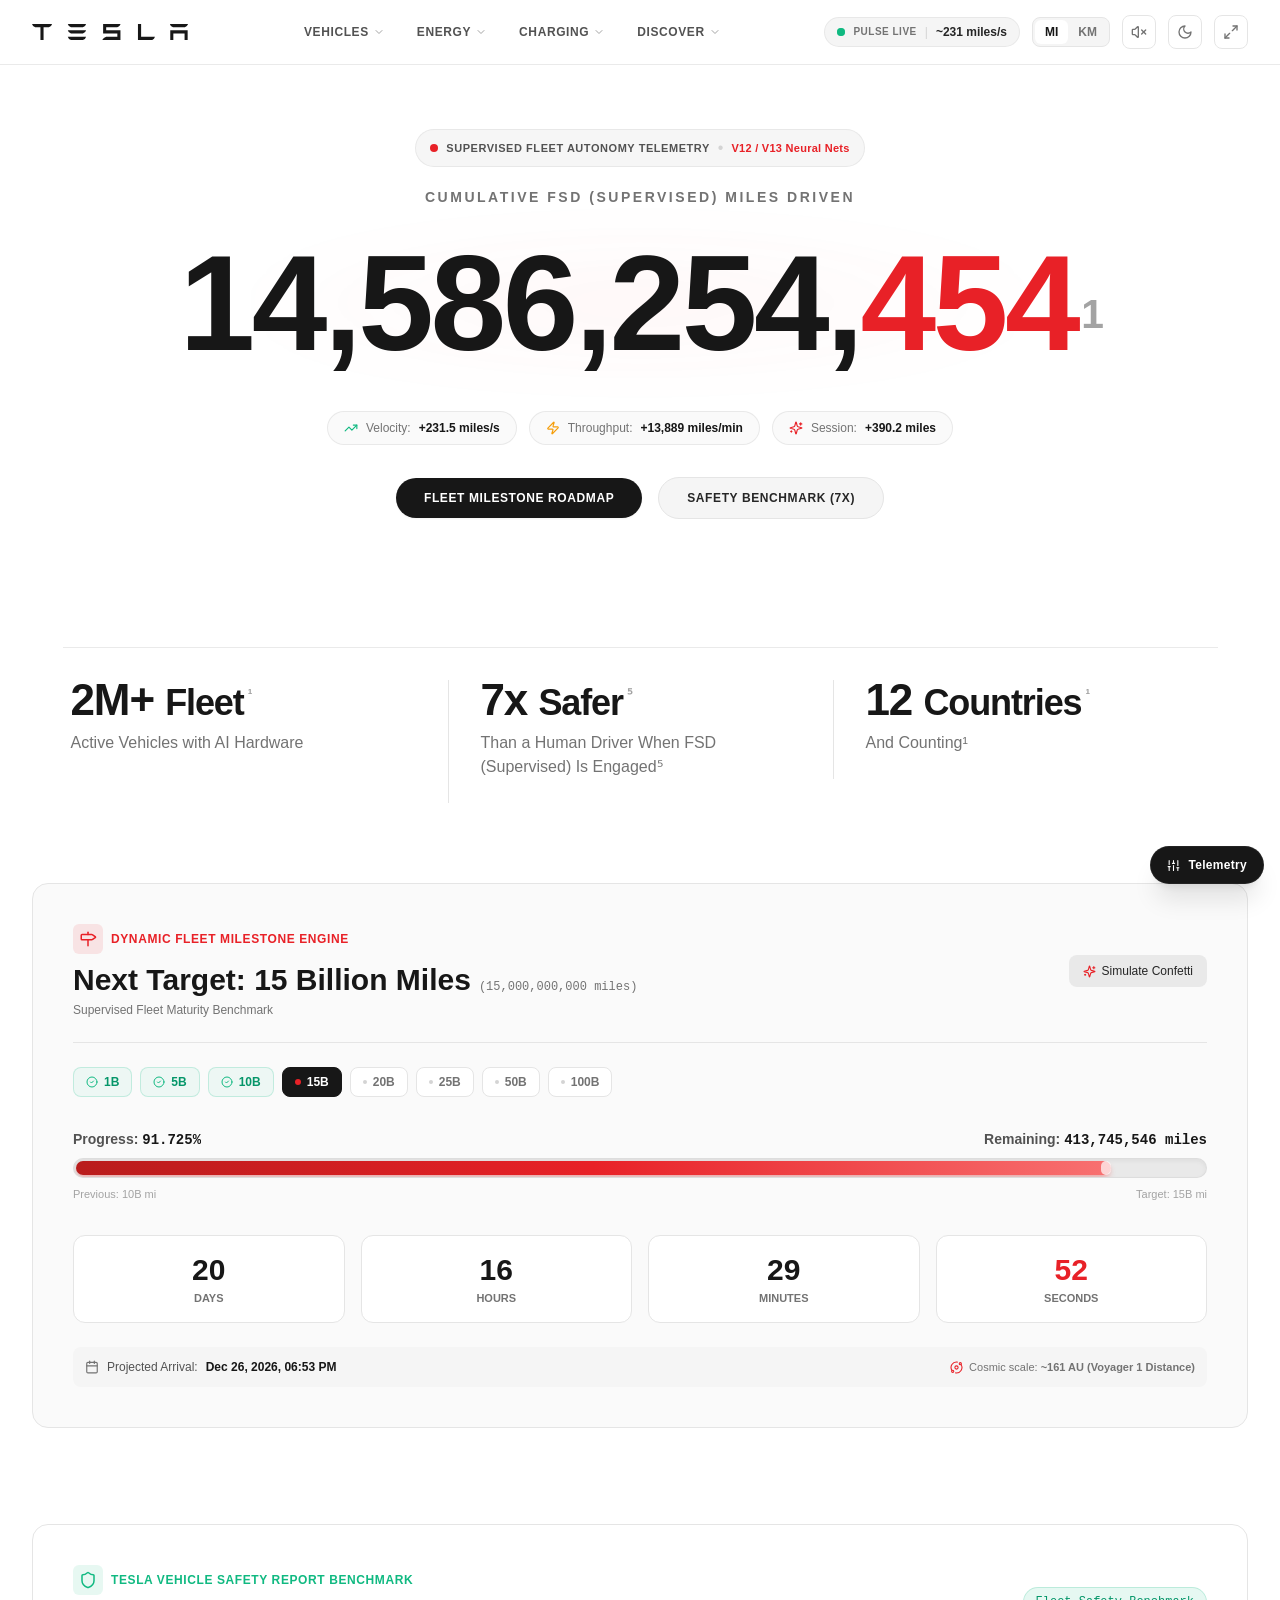
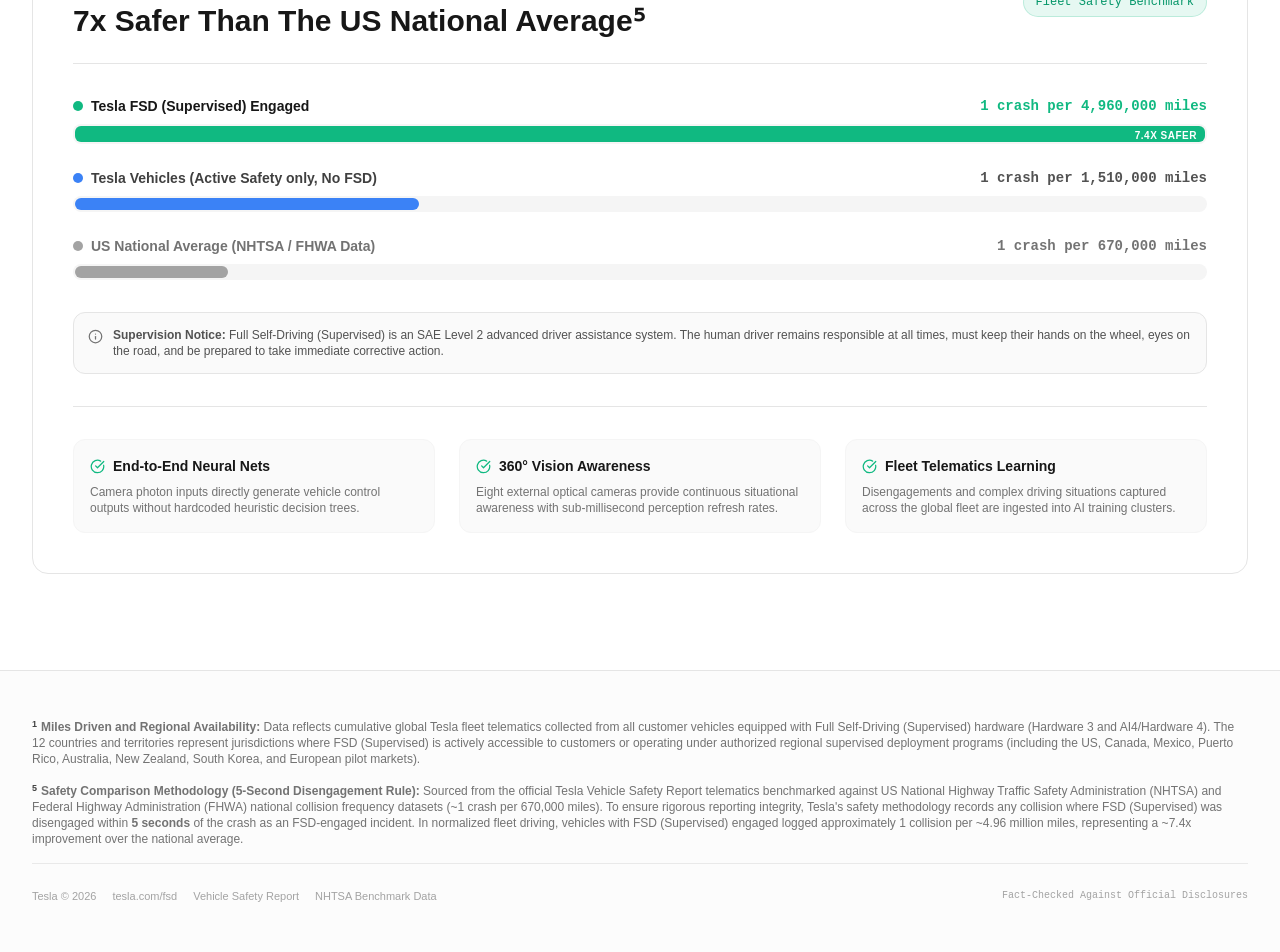
==== fsd/index.html @ 595e3ecf "deploy: polish top navbar layout and metrics typography" ====
<!doctype html>
<html lang="en" class="scroll-smooth">
  <head>
    <meta charset="UTF-8" />
    <link rel="icon" type="image/svg+xml" href="data:image/svg+xml,%3Csvg xmlns='http://www.w3.org/2000/svg' viewBox='0 0 342 35'%3E%3Cpath fill='%23e82127' d='M0 .1a9.7 9.7 0 0 0 7 7h11l.5.1v27.6h6.8V7.3L26 7h11a9.8 9.8 0 0 0 7-7H0zm238.6 0h-6.8v34.8H263a9.7 9.7 0 0 0 6-6.8h-30.3V0zm-52.3 6.8c3.6-1 6.6-3.8 7.4-6.9l-38.1.1v20.6h31.1v7.2h-24.4a13.6 13.6 0 0 0-8.7 7h39.9v-21h-31.2v-7h24zm116.2 28h6.7v-14h24.6v14h6.7v-21h-38zM85.3 7h26a9.6 9.6 0 0 0 7.1-7H78.3a9.6 9.6 0 0 0 7 7zm0 13.8h26a9.6 9.6 0 0 0 7.1-7H78.3a9.6 9.6 0 0 0 7 7zm0 14.1h26a9.6 9.6 0 0 0 7.1-7H78.3a9.6 9.6 0 0 0 7 7zM308.5 7h26a9.6 9.6 0 0 0 7-7h-40a9.6 9.6 0 0 0 7 7z'/%3E%3C/svg%3E" />
    <meta name="viewport" content="width=device-width, initial-scale=1.0" />
    <title>Tesla FSD Tracker | Live Supervised Fleet Miles</title>
    <meta name="description" content="Live real-time tracker of cumulative Tesla Full Self-Driving (Supervised) miles driven across the global Tesla fleet." />
    <meta http-equiv="Cache-Control" content="no-cache, no-store, must-revalidate" />
    <meta http-equiv="Pragma" content="no-cache" />
    <meta http-equiv="Expires" content="0" />
    <!-- Fonts -->
    <link rel="preconnect" href="https://fonts.googleapis.com">
    <link rel="preconnect" href="https://fonts.gstatic.com" crossorigin>
    <link href="https://fonts.googleapis.com/css2?family=Inter:wght@300;400;500;600;700;800;900&display=swap" rel="stylesheet">
    <script type="module" crossorigin src="./assets/index-Cfu9-WqE.js"></script>
    <link rel="stylesheet" crossorigin href="./assets/index-RUz3UHW5.css">
  </head>
  <body class="bg-[#ffffff] text-[#171a20] dark:bg-[#050505] dark:text-[#eeeeee] transition-colors duration-300 antialiased selection:bg-red-500/20 selection:text-red-500 overflow-x-hidden">
    <div id="root"></div>
  </body>
</html>
---- fsd/assets/index-RUz3UHW5.css ----
*,:before,:after{--tw-border-spacing-x: 0;--tw-border-spacing-y: 0;--tw-translate-x: 0;--tw-translate-y: 0;--tw-rotate: 0;--tw-skew-x: 0;--tw-skew-y: 0;--tw-scale-x: 1;--tw-scale-y: 1;--tw-pan-x: ;--tw-pan-y: ;--tw-pinch-zoom: ;--tw-scroll-snap-strictness: proximity;--tw-gradient-from-position: ;--tw-gradient-via-position: ;--tw-gradient-to-position: ;--tw-ordinal: ;--tw-slashed-zero: ;--tw-numeric-figure: ;--tw-numeric-spacing: ;--tw-numeric-fraction: ;--tw-ring-inset: ;--tw-ring-offset-width: 0px;--tw-ring-offset-color: #fff;--tw-ring-color: rgb(59 130 246 / .5);--tw-ring-offset-shadow: 0 0 #0000;--tw-ring-shadow: 0 0 #0000;--tw-shadow: 0 0 #0000;--tw-shadow-colored: 0 0 #0000;--tw-blur: ;--tw-brightness: ;--tw-contrast: ;--tw-grayscale: ;--tw-hue-rotate: ;--tw-invert: ;--tw-saturate: ;--tw-sepia: ;--tw-drop-shadow: ;--tw-backdrop-blur: ;--tw-backdrop-brightness: ;--tw-backdrop-contrast: ;--tw-backdrop-grayscale: ;--tw-backdrop-hue-rotate: ;--tw-backdrop-invert: ;--tw-backdrop-opacity: ;--tw-backdrop-saturate: ;--tw-backdrop-sepia: ;--tw-contain-size: ;--tw-contain-layout: ;--tw-contain-paint: ;--tw-contain-style: }::backdrop{--tw-border-spacing-x: 0;--tw-border-spacing-y: 0;--tw-translate-x: 0;--tw-translate-y: 0;--tw-rotate: 0;--tw-skew-x: 0;--tw-skew-y: 0;--tw-scale-x: 1;--tw-scale-y: 1;--tw-pan-x: ;--tw-pan-y: ;--tw-pinch-zoom: ;--tw-scroll-snap-strictness: proximity;--tw-gradient-from-position: ;--tw-gradient-via-position: ;--tw-gradient-to-position: ;--tw-ordinal: ;--tw-slashed-zero: ;--tw-numeric-figure: ;--tw-numeric-spacing: ;--tw-numeric-fraction: ;--tw-ring-inset: ;--tw-ring-offset-width: 0px;--tw-ring-offset-color: #fff;--tw-ring-color: rgb(59 130 246 / .5);--tw-ring-offset-shadow: 0 0 #0000;--tw-ring-shadow: 0 0 #0000;--tw-shadow: 0 0 #0000;--tw-shadow-colored: 0 0 #0000;--tw-blur: ;--tw-brightness: ;--tw-contrast: ;--tw-grayscale: ;--tw-hue-rotate: ;--tw-invert: ;--tw-saturate: ;--tw-sepia: ;--tw-drop-shadow: ;--tw-backdrop-blur: ;--tw-backdrop-brightness: ;--tw-backdrop-contrast: ;--tw-backdrop-grayscale: ;--tw-backdrop-hue-rotate: ;--tw-backdrop-invert: ;--tw-backdrop-opacity: ;--tw-backdrop-saturate: ;--tw-backdrop-sepia: ;--tw-contain-size: ;--tw-contain-layout: ;--tw-contain-paint: ;--tw-contain-style: }*,:before,:after{box-sizing:border-box;border-width:0;border-style:solid;border-color:#e5e7eb}:before,:after{--tw-content: ""}html,:host{line-height:1.5;-webkit-text-size-adjust:100%;-moz-tab-size:4;-o-tab-size:4;tab-size:4;font-family:ui-sans-serif,system-ui,sans-serif,"Apple Color Emoji","Segoe UI Emoji",Segoe UI Symbol,"Noto Color Emoji";font-feature-settings:normal;font-variation-settings:normal;-webkit-tap-highlight-color:transparent}body{margin:0;line-height:inherit}hr{height:0;color:inherit;border-top-width:1px}abbr:where([title]){-webkit-text-decoration:underline dotted;text-decoration:underline dotted}h1,h2,h3,h4,h5,h6{font-size:inherit;font-weight:inherit}a{color:inherit;text-decoration:inherit}b,strong{font-weight:bolder}code,kbd,samp,pre{font-family:ui-monospace,SFMono-Regular,Menlo,Monaco,Consolas,Liberation Mono,Courier New,monospace;font-feature-settings:normal;font-variation-settings:normal;font-size:1em}small{font-size:80%}sub,sup{font-size:75%;line-height:0;position:relative;vertical-align:baseline}sub{bottom:-.25em}sup{top:-.5em}table{text-indent:0;border-color:inherit;border-collapse:collapse}button,input,optgroup,select,textarea{font-family:inherit;font-feature-settings:inherit;font-variation-settings:inherit;font-size:100%;font-weight:inherit;line-height:inherit;letter-spacing:inherit;color:inherit;margin:0;padding:0}button,select{text-transform:none}button,input:where([type=button]),input:where([type=reset]),input:where([type=submit]){-webkit-appearance:button;background-color:transparent;background-image:none}:-moz-focusring{outline:auto}:-moz-ui-invalid{box-shadow:none}progress{vertical-align:baseline}::-webkit-inner-spin-button,::-webkit-outer-spin-button{height:auto}[type=search]{-webkit-appearance:textfield;outline-offset:-2px}::-webkit-search-decoration{-webkit-appearance:none}::-webkit-file-upload-button{-webkit-appearance:button;font:inherit}summary{display:list-item}blockquote,dl,dd,h1,h2,h3,h4,h5,h6,hr,figure,p,pre{margin:0}fieldset{margin:0;padding:0}legend{padding:0}ol,ul,menu{list-style:none;margin:0;padding:0}dialog{padding:0}textarea{resize:vertical}input::-moz-placeholder,textarea::-moz-placeholder{opacity:1;color:#9ca3af}input::placeholder,textarea::placeholder{opacity:1;color:#9ca3af}button,[role=button]{cursor:pointer}:disabled{cursor:default}img,svg,video,canvas,audio,iframe,embed,object{display:block;vertical-align:middle}img,video{max-width:100%;height:auto}[hidden]:where(:not([hidden=until-found])){display:none}:root{--color-tesla-red: #e82127}body{font-family:Inter,-apple-system,BlinkMacSystemFont,Segoe UI,Roboto,Helvetica,Arial,sans-serif}.pointer-events-none{pointer-events:none}.fixed{position:fixed}.absolute{position:absolute}.relative{position:relative}.sticky{position:sticky}.-inset-4{top:-1rem;right:-1rem;bottom:-1rem;left:-1rem}.inset-0{top:0;right:0;bottom:0;left:0}.-top-\[0\.55em\]{top:-.55em}.bottom-0{bottom:0}.bottom-12{bottom:3rem}.bottom-3{bottom:.75rem}.left-0{left:0}.right-0{right:0}.right-2{right:.5rem}.right-3{right:.75rem}.right-5{right:1.25rem}.top-0{top:0}.top-16{top:4rem}.top-5{top:1.25rem}.z-0{z-index:0}.z-10{z-index:10}.z-40{z-index:40}.z-50{z-index:50}.-mx-1{margin-left:-.25rem;margin-right:-.25rem}.mx-auto{margin-left:auto;margin-right:auto}.my-2{margin-top:.5rem;margin-bottom:.5rem}.mb-1{margin-bottom:.25rem}.mb-1\.5{margin-bottom:.375rem}.mb-2{margin-bottom:.5rem}.mb-2\.5{margin-bottom:.625rem}.mb-3{margin-bottom:.75rem}.mb-4{margin-bottom:1rem}.mb-5{margin-bottom:1.25rem}.mb-6{margin-bottom:1.5rem}.ml-1{margin-left:.25rem}.mr-1{margin-right:.25rem}.mr-2{margin-right:.5rem}.mt-0\.5{margin-top:.125rem}.mt-1{margin-top:.25rem}.mt-1\.5{margin-top:.375rem}.mt-12{margin-top:3rem}.mt-2{margin-top:.5rem}.mt-3{margin-top:.75rem}.mt-4{margin-top:1rem}.mt-5{margin-top:1.25rem}.mt-6{margin-top:1.5rem}.mt-8{margin-top:2rem}.line-clamp-2{overflow:hidden;display:-webkit-box;-webkit-box-orient:vertical;-webkit-line-clamp:2}.block{display:block}.inline-block{display:inline-block}.flex{display:flex}.inline-flex{display:inline-flex}.grid{display:grid}.hidden{display:none}.h-1{height:.25rem}.h-1\.5{height:.375rem}.h-16{height:4rem}.h-2{height:.5rem}.h-3\.5{height:.875rem}.h-4{height:1rem}.h-full{height:100%}.max-h-\[75vh\]{max-height:75vh}.max-h-\[88vh\]{max-height:88vh}.min-h-screen{min-height:100vh}.w-1{width:.25rem}.w-1\.5{width:.375rem}.w-2{width:.5rem}.w-2\.5{width:.625rem}.w-\[13\.5\%\]{width:13.5%}.w-\[30\.4\%\]{width:30.4%}.w-\[calc\(100vw-1\.5rem\)\]{width:calc(100vw - 1.5rem)}.w-auto{width:auto}.w-full{width:100%}.min-w-0{min-width:0px}.min-w-\[210px\]{min-width:210px}.max-w-2xl{max-width:42rem}.max-w-7xl{max-width:80rem}.max-w-\[110px\]{max-width:110px}.max-w-full{max-width:100%}.max-w-sm{max-width:24rem}.max-w-xs{max-width:20rem}.flex-1{flex:1 1 0%}.shrink-0{flex-shrink:0}.rotate-180{--tw-rotate: 180deg;transform:translate(var(--tw-translate-x),var(--tw-translate-y)) rotate(var(--tw-rotate)) skew(var(--tw-skew-x)) skewY(var(--tw-skew-y)) scaleX(var(--tw-scale-x)) scaleY(var(--tw-scale-y))}@keyframes ping{75%,to{transform:scale(2);opacity:0}}.animate-ping{animation:ping 1s cubic-bezier(0,0,.2,1) infinite}@keyframes pulse{50%{opacity:.5}}.animate-pulse{animation:pulse 2s cubic-bezier(.4,0,.6,1) infinite}.cursor-pointer{cursor:pointer}.select-none{-webkit-user-select:none;-moz-user-select:none;user-select:none}.resize{resize:both}.grid-cols-1{grid-template-columns:repeat(1,minmax(0,1fr))}.grid-cols-2{grid-template-columns:repeat(2,minmax(0,1fr))}.grid-cols-4{grid-template-columns:repeat(4,minmax(0,1fr))}.flex-col{flex-direction:column}.flex-wrap{flex-wrap:wrap}.items-start{align-items:flex-start}.items-end{align-items:flex-end}.items-center{align-items:center}.items-baseline{align-items:baseline}.justify-start{justify-content:flex-start}.justify-center{justify-content:center}.justify-between{justify-content:space-between}.gap-1{gap:.25rem}.gap-1\.5{gap:.375rem}.gap-2{gap:.5rem}.gap-2\.5{gap:.625rem}.gap-3{gap:.75rem}.gap-3\.5{gap:.875rem}.gap-4{gap:1rem}.gap-6{gap:1.5rem}.space-x-1>:not([hidden])~:not([hidden]){--tw-space-x-reverse: 0;margin-right:calc(.25rem * var(--tw-space-x-reverse));margin-left:calc(.25rem * calc(1 - var(--tw-space-x-reverse)))}.space-x-1\.5>:not([hidden])~:not([hidden]){--tw-space-x-reverse: 0;margin-right:calc(.375rem * var(--tw-space-x-reverse));margin-left:calc(.375rem * calc(1 - var(--tw-space-x-reverse)))}.space-x-2>:not([hidden])~:not([hidden]){--tw-space-x-reverse: 0;margin-right:calc(.5rem * var(--tw-space-x-reverse));margin-left:calc(.5rem * calc(1 - var(--tw-space-x-reverse)))}.space-x-2\.5>:not([hidden])~:not([hidden]){--tw-space-x-reverse: 0;margin-right:calc(.625rem * var(--tw-space-x-reverse));margin-left:calc(.625rem * calc(1 - var(--tw-space-x-reverse)))}.space-x-3>:not([hidden])~:not([hidden]){--tw-space-x-reverse: 0;margin-right:calc(.75rem * var(--tw-space-x-reverse));margin-left:calc(.75rem * calc(1 - var(--tw-space-x-reverse)))}.space-x-4>:not([hidden])~:not([hidden]){--tw-space-x-reverse: 0;margin-right:calc(1rem * var(--tw-space-x-reverse));margin-left:calc(1rem * calc(1 - var(--tw-space-x-reverse)))}.space-y-2>:not([hidden])~:not([hidden]){--tw-space-y-reverse: 0;margin-top:calc(.5rem * calc(1 - var(--tw-space-y-reverse)));margin-bottom:calc(.5rem * var(--tw-space-y-reverse))}.space-y-4>:not([hidden])~:not([hidden]){--tw-space-y-reverse: 0;margin-top:calc(1rem * calc(1 - var(--tw-space-y-reverse)));margin-bottom:calc(1rem * var(--tw-space-y-reverse))}.space-y-5>:not([hidden])~:not([hidden]){--tw-space-y-reverse: 0;margin-top:calc(1.25rem * calc(1 - var(--tw-space-y-reverse)));margin-bottom:calc(1.25rem * var(--tw-space-y-reverse))}.self-start{align-self:flex-start}.overflow-hidden{overflow:hidden}.overflow-visible{overflow:visible}.overflow-x-auto{overflow-x:auto}.overflow-y-auto{overflow-y:auto}.overflow-x-hidden{overflow-x:hidden}.scroll-smooth{scroll-behavior:smooth}.truncate{overflow:hidden;text-overflow:ellipsis;white-space:nowrap}.whitespace-nowrap{white-space:nowrap}.rounded-2xl{border-radius:1rem}.rounded-3xl{border-radius:1.5rem}.rounded-full{border-radius:9999px}.rounded-lg{border-radius:.5rem}.rounded-md{border-radius:.375rem}.rounded-xl{border-radius:.75rem}.border{border-width:1px}.border-b{border-bottom-width:1px}.border-t{border-top-width:1px}.border-dashed{border-style:dashed}.border-emerald-500\/20{border-color:#10b98133}.border-emerald-500\/30{border-color:#10b9814d}.border-neutral-100{--tw-border-opacity: 1;border-color:rgb(245 245 245 / var(--tw-border-opacity, 1))}.border-neutral-200{--tw-border-opacity: 1;border-color:rgb(229 229 229 / var(--tw-border-opacity, 1))}.border-neutral-200\/60{border-color:#e5e5e599}.border-neutral-200\/80{border-color:#e5e5e5cc}.border-neutral-300{--tw-border-opacity: 1;border-color:rgb(212 212 212 / var(--tw-border-opacity, 1))}.border-neutral-300\/60{border-color:#d4d4d499}.border-neutral-700\/30{border-color:#4040404d}.border-neutral-900{--tw-border-opacity: 1;border-color:rgb(23 23 23 / var(--tw-border-opacity, 1))}.border-red-500\/30{border-color:#ef44444d}.bg-\[\#ffffff\]{--tw-bg-opacity: 1;background-color:rgb(255 255 255 / var(--tw-bg-opacity, 1))}.bg-black\/70{background-color:#000000b3}.bg-blue-500{--tw-bg-opacity: 1;background-color:rgb(59 130 246 / var(--tw-bg-opacity, 1))}.bg-emerald-400{--tw-bg-opacity: 1;background-color:rgb(52 211 153 / var(--tw-bg-opacity, 1))}.bg-emerald-500{--tw-bg-opacity: 1;background-color:rgb(16 185 129 / var(--tw-bg-opacity, 1))}.bg-emerald-500\/10{background-color:#10b9811a}.bg-emerald-500\/5{background-color:#10b9810d}.bg-neutral-100{--tw-bg-opacity: 1;background-color:rgb(245 245 245 / var(--tw-bg-opacity, 1))}.bg-neutral-100\/90{background-color:#f5f5f5e6}.bg-neutral-200{--tw-bg-opacity: 1;background-color:rgb(229 229 229 / var(--tw-bg-opacity, 1))}.bg-neutral-200\/80{background-color:#e5e5e5cc}.bg-neutral-300{--tw-bg-opacity: 1;background-color:rgb(212 212 212 / var(--tw-bg-opacity, 1))}.bg-neutral-400{--tw-bg-opacity: 1;background-color:rgb(163 163 163 / var(--tw-bg-opacity, 1))}.bg-neutral-50{--tw-bg-opacity: 1;background-color:rgb(250 250 250 / var(--tw-bg-opacity, 1))}.bg-neutral-50\/50{background-color:#fafafa80}.bg-neutral-50\/80{background-color:#fafafacc}.bg-neutral-900{--tw-bg-opacity: 1;background-color:rgb(23 23 23 / var(--tw-bg-opacity, 1))}.bg-red-500\/10{background-color:#ef44441a}.bg-tesla-red{--tw-bg-opacity: 1;background-color:rgb(232 33 39 / var(--tw-bg-opacity, 1))}.bg-tesla-red\/10{background-color:#e821271a}.bg-white{--tw-bg-opacity: 1;background-color:rgb(255 255 255 / var(--tw-bg-opacity, 1))}.bg-white\/70{background-color:#ffffffb3}.bg-white\/90{background-color:#ffffffe6}.bg-white\/95{background-color:#fffffff2}.bg-\[radial-gradient\(ellipse_at_center\,_var\(--tw-gradient-stops\)\)\]{background-image:radial-gradient(ellipse at center,var(--tw-gradient-stops))}.bg-gradient-to-r{background-image:linear-gradient(to right,var(--tw-gradient-stops))}.from-red-500\/10{--tw-gradient-from: rgb(239 68 68 / .1) var(--tw-gradient-from-position);--tw-gradient-to: rgb(239 68 68 / 0) var(--tw-gradient-to-position);--tw-gradient-stops: var(--tw-gradient-from), var(--tw-gradient-to)}.from-red-700{--tw-gradient-from: #b91c1c var(--tw-gradient-from-position);--tw-gradient-to: rgb(185 28 28 / 0) var(--tw-gradient-to-position);--tw-gradient-stops: var(--tw-gradient-from), var(--tw-gradient-to)}.via-\[\#e82127\]{--tw-gradient-to: rgb(232 33 39 / 0) var(--tw-gradient-to-position);--tw-gradient-stops: var(--tw-gradient-from), #e82127 var(--tw-gradient-via-position), var(--tw-gradient-to)}.via-transparent{--tw-gradient-to: rgb(0 0 0 / 0) var(--tw-gradient-to-position);--tw-gradient-stops: var(--tw-gradient-from), transparent var(--tw-gradient-via-position), var(--tw-gradient-to)}.to-red-400{--tw-gradient-to: #f87171 var(--tw-gradient-to-position)}.to-transparent{--tw-gradient-to: transparent var(--tw-gradient-to-position)}.fill-current{fill:currentColor}.p-0{padding:0}.p-0\.5{padding:.125rem}.p-1{padding:.25rem}.p-1\.5{padding:.375rem}.p-2{padding:.5rem}.p-2\.5{padding:.625rem}.p-3{padding:.75rem}.p-3\.5{padding:.875rem}.p-4{padding:1rem}.p-6{padding:1.5rem}.px-1{padding-left:.25rem;padding-right:.25rem}.px-1\.5{padding-left:.375rem;padding-right:.375rem}.px-2{padding-left:.5rem;padding-right:.5rem}.px-2\.5{padding-left:.625rem;padding-right:.625rem}.px-3{padding-left:.75rem;padding-right:.75rem}.px-3\.5{padding-left:.875rem;padding-right:.875rem}.px-4{padding-left:1rem;padding-right:1rem}.px-6{padding-left:1.5rem;padding-right:1.5rem}.px-7{padding-left:1.75rem;padding-right:1.75rem}.py-0\.5{padding-top:.125rem;padding-bottom:.125rem}.py-1{padding-top:.25rem;padding-bottom:.25rem}.py-1\.5{padding-top:.375rem;padding-bottom:.375rem}.py-12{padding-top:3rem;padding-bottom:3rem}.py-2{padding-top:.5rem;padding-bottom:.5rem}.py-2\.5{padding-top:.625rem;padding-bottom:.625rem}.py-3{padding-top:.75rem;padding-bottom:.75rem}.py-6{padding-top:1.5rem;padding-bottom:1.5rem}.py-8{padding-top:2rem;padding-bottom:2rem}.pb-12{padding-bottom:3rem}.pb-2{padding-bottom:.5rem}.pb-3{padding-bottom:.75rem}.pb-4{padding-bottom:1rem}.pr-3{padding-right:.75rem}.pt-3{padding-top:.75rem}.pt-4{padding-top:1rem}.pt-6{padding-top:1.5rem}.text-left{text-align:left}.text-center{text-align:center}.text-right{text-align:right}.font-mono{font-family:ui-monospace,SFMono-Regular,Menlo,Monaco,Consolas,Liberation Mono,Courier New,monospace}.font-tesla{font-family:Universal Sans,Gotham,-apple-system,BlinkMacSystemFont,Segoe UI,Roboto,Helvetica,Arial,sans-serif}.text-2xl{font-size:1.5rem;line-height:2rem}.text-3xl{font-size:1.875rem;line-height:2.25rem}.text-\[0\.3em\]{font-size:.3em}.text-\[10px\]{font-size:10px}.text-\[11px\]{font-size:11px}.text-\[9px\]{font-size:9px}.text-sm{font-size:.875rem;line-height:1.25rem}.text-xl{font-size:1.25rem;line-height:1.75rem}.text-xs{font-size:.75rem;line-height:1rem}.font-bold{font-weight:700}.font-extrabold{font-weight:800}.font-medium{font-weight:500}.font-normal{font-weight:400}.font-semibold{font-weight:600}.uppercase{text-transform:uppercase}.tabular-nums{--tw-numeric-spacing: tabular-nums;font-variant-numeric:var(--tw-ordinal) var(--tw-slashed-zero) var(--tw-numeric-figure) var(--tw-numeric-spacing) var(--tw-numeric-fraction)}.leading-none{line-height:1}.leading-relaxed{line-height:1.625}.leading-snug{line-height:1.375}.tracking-\[0\.18em\]{letter-spacing:.18em}.tracking-tight{letter-spacing:-.025em}.tracking-wide{letter-spacing:.025em}.tracking-wider{letter-spacing:.05em}.tracking-widest{letter-spacing:.1em}.text-\[\#171a20\]{--tw-text-opacity: 1;color:rgb(23 26 32 / var(--tw-text-opacity, 1))}.text-amber-500{--tw-text-opacity: 1;color:rgb(245 158 11 / var(--tw-text-opacity, 1))}.text-emerald-500{--tw-text-opacity: 1;color:rgb(16 185 129 / var(--tw-text-opacity, 1))}.text-emerald-600{--tw-text-opacity: 1;color:rgb(5 150 105 / var(--tw-text-opacity, 1))}.text-neutral-300{--tw-text-opacity: 1;color:rgb(212 212 212 / var(--tw-text-opacity, 1))}.text-neutral-400{--tw-text-opacity: 1;color:rgb(163 163 163 / var(--tw-text-opacity, 1))}.text-neutral-500{--tw-text-opacity: 1;color:rgb(115 115 115 / var(--tw-text-opacity, 1))}.text-neutral-600{--tw-text-opacity: 1;color:rgb(82 82 82 / var(--tw-text-opacity, 1))}.text-neutral-700{--tw-text-opacity: 1;color:rgb(64 64 64 / var(--tw-text-opacity, 1))}.text-neutral-800{--tw-text-opacity: 1;color:rgb(38 38 38 / var(--tw-text-opacity, 1))}.text-neutral-900{--tw-text-opacity: 1;color:rgb(23 23 23 / var(--tw-text-opacity, 1))}.text-tesla-red{--tw-text-opacity: 1;color:rgb(232 33 39 / var(--tw-text-opacity, 1))}.text-white{--tw-text-opacity: 1;color:rgb(255 255 255 / var(--tw-text-opacity, 1))}.antialiased{-webkit-font-smoothing:antialiased;-moz-osx-font-smoothing:grayscale}.opacity-100{opacity:1}.opacity-60{opacity:.6}.opacity-75{opacity:.75}.shadow-2xl{--tw-shadow: 0 25px 50px -12px rgb(0 0 0 / .25);--tw-shadow-colored: 0 25px 50px -12px var(--tw-shadow-color);box-shadow:var(--tw-ring-offset-shadow, 0 0 #0000),var(--tw-ring-shadow, 0 0 #0000),var(--tw-shadow)}.shadow-inner{--tw-shadow: inset 0 2px 4px 0 rgb(0 0 0 / .05);--tw-shadow-colored: inset 0 2px 4px 0 var(--tw-shadow-color);box-shadow:var(--tw-ring-offset-shadow, 0 0 #0000),var(--tw-ring-shadow, 0 0 #0000),var(--tw-shadow)}.shadow-md{--tw-shadow: 0 4px 6px -1px rgb(0 0 0 / .1), 0 2px 4px -2px rgb(0 0 0 / .1);--tw-shadow-colored: 0 4px 6px -1px var(--tw-shadow-color), 0 2px 4px -2px var(--tw-shadow-color);box-shadow:var(--tw-ring-offset-shadow, 0 0 #0000),var(--tw-ring-shadow, 0 0 #0000),var(--tw-shadow)}.shadow-sm{--tw-shadow: 0 1px 2px 0 rgb(0 0 0 / .05);--tw-shadow-colored: 0 1px 2px 0 var(--tw-shadow-color);box-shadow:var(--tw-ring-offset-shadow, 0 0 #0000),var(--tw-ring-shadow, 0 0 #0000),var(--tw-shadow)}.shadow-xl{--tw-shadow: 0 20px 25px -5px rgb(0 0 0 / .1), 0 8px 10px -6px rgb(0 0 0 / .1);--tw-shadow-colored: 0 20px 25px -5px var(--tw-shadow-color), 0 8px 10px -6px var(--tw-shadow-color);box-shadow:var(--tw-ring-offset-shadow, 0 0 #0000),var(--tw-ring-shadow, 0 0 #0000),var(--tw-shadow)}.shadow-red-500\/30{--tw-shadow-color: rgb(239 68 68 / .3);--tw-shadow: var(--tw-shadow-colored)}.blur-2xl{--tw-blur: blur(40px);filter:var(--tw-blur) var(--tw-brightness) var(--tw-contrast) var(--tw-grayscale) var(--tw-hue-rotate) var(--tw-invert) var(--tw-saturate) var(--tw-sepia) var(--tw-drop-shadow)}.backdrop-blur-md{--tw-backdrop-blur: blur(12px);-webkit-backdrop-filter:var(--tw-backdrop-blur) var(--tw-backdrop-brightness) var(--tw-backdrop-contrast) var(--tw-backdrop-grayscale) var(--tw-backdrop-hue-rotate) var(--tw-backdrop-invert) var(--tw-backdrop-opacity) var(--tw-backdrop-saturate) var(--tw-backdrop-sepia);backdrop-filter:var(--tw-backdrop-blur) var(--tw-backdrop-brightness) var(--tw-backdrop-contrast) var(--tw-backdrop-grayscale) var(--tw-backdrop-hue-rotate) var(--tw-backdrop-invert) var(--tw-backdrop-opacity) var(--tw-backdrop-saturate) var(--tw-backdrop-sepia)}.backdrop-blur-sm{--tw-backdrop-blur: blur(4px);-webkit-backdrop-filter:var(--tw-backdrop-blur) var(--tw-backdrop-brightness) var(--tw-backdrop-contrast) var(--tw-backdrop-grayscale) var(--tw-backdrop-hue-rotate) var(--tw-backdrop-invert) var(--tw-backdrop-opacity) var(--tw-backdrop-saturate) var(--tw-backdrop-sepia);backdrop-filter:var(--tw-backdrop-blur) var(--tw-backdrop-brightness) var(--tw-backdrop-contrast) var(--tw-backdrop-grayscale) var(--tw-backdrop-hue-rotate) var(--tw-backdrop-invert) var(--tw-backdrop-opacity) var(--tw-backdrop-saturate) var(--tw-backdrop-sepia)}.backdrop-blur-xl{--tw-backdrop-blur: blur(24px);-webkit-backdrop-filter:var(--tw-backdrop-blur) var(--tw-backdrop-brightness) var(--tw-backdrop-contrast) var(--tw-backdrop-grayscale) var(--tw-backdrop-hue-rotate) var(--tw-backdrop-invert) var(--tw-backdrop-opacity) var(--tw-backdrop-saturate) var(--tw-backdrop-sepia);backdrop-filter:var(--tw-backdrop-blur) var(--tw-backdrop-brightness) var(--tw-backdrop-contrast) var(--tw-backdrop-grayscale) var(--tw-backdrop-hue-rotate) var(--tw-backdrop-invert) var(--tw-backdrop-opacity) var(--tw-backdrop-saturate) var(--tw-backdrop-sepia)}.transition-all{transition-property:all;transition-timing-function:cubic-bezier(.4,0,.2,1);transition-duration:.15s}.transition-colors{transition-property:color,background-color,border-color,text-decoration-color,fill,stroke;transition-timing-function:cubic-bezier(.4,0,.2,1);transition-duration:.15s}.transition-opacity{transition-property:opacity;transition-timing-function:cubic-bezier(.4,0,.2,1);transition-duration:.15s}.transition-transform{transition-property:transform;transition-timing-function:cubic-bezier(.4,0,.2,1);transition-duration:.15s}.duration-200{transition-duration:.2s}.duration-300{transition-duration:.3s}.duration-700{transition-duration:.7s}.duration-75{transition-duration:75ms}.tabular-nums{font-variant-numeric:tabular-nums;font-feature-settings:"tnum"}.hero-counter-odometer{font-size:clamp(2.4rem,13vw,4.5rem);line-height:.95;letter-spacing:-.035em;display:inline-block}@media (min-width: 640px){.hero-counter-odometer{font-size:4.5rem!important;line-height:1;letter-spacing:-.025em}}@media (min-width: 768px){.hero-counter-odometer{font-size:6rem!important}}@media (min-width: 1024px){.hero-counter-odometer{font-size:7.5rem!important}}@media (min-width: 1280px){.hero-counter-odometer{font-size:8.5rem!important}}.glow-tesla{text-shadow:0 0 20px rgba(232,33,39,.4),0 0 40px rgba(232,33,39,.2)}.glow-white{text-shadow:0 0 30px rgba(255,255,255,.25)}::-webkit-scrollbar{width:6px;height:6px}::-webkit-scrollbar-track{background:transparent}::-webkit-scrollbar-thumb{background:#7878784d;border-radius:9999px}::-webkit-scrollbar-thumb:hover{background:#78787899}.selection\:bg-red-500\/20 *::-moz-selection{background-color:#ef444433}.selection\:bg-red-500\/20 *::selection{background-color:#ef444433}.selection\:text-red-500 *::-moz-selection{--tw-text-opacity: 1;color:rgb(239 68 68 / var(--tw-text-opacity, 1))}.selection\:text-red-500 *::selection{--tw-text-opacity: 1;color:rgb(239 68 68 / var(--tw-text-opacity, 1))}.selection\:bg-red-500\/20::-moz-selection{background-color:#ef444433}.selection\:bg-red-500\/20::selection{background-color:#ef444433}.selection\:text-red-500::-moz-selection{--tw-text-opacity: 1;color:rgb(239 68 68 / var(--tw-text-opacity, 1))}.selection\:text-red-500::selection{--tw-text-opacity: 1;color:rgb(239 68 68 / var(--tw-text-opacity, 1))}.hover\:bg-neutral-100:hover{--tw-bg-opacity: 1;background-color:rgb(245 245 245 / var(--tw-bg-opacity, 1))}.hover\:bg-neutral-200:hover{--tw-bg-opacity: 1;background-color:rgb(229 229 229 / var(--tw-bg-opacity, 1))}.hover\:bg-neutral-200\/80:hover{background-color:#e5e5e5cc}.hover\:bg-neutral-300:hover{--tw-bg-opacity: 1;background-color:rgb(212 212 212 / var(--tw-bg-opacity, 1))}.hover\:text-neutral-700:hover{--tw-text-opacity: 1;color:rgb(64 64 64 / var(--tw-text-opacity, 1))}.hover\:text-neutral-900:hover{--tw-text-opacity: 1;color:rgb(23 23 23 / var(--tw-text-opacity, 1))}.hover\:underline:hover{text-decoration-line:underline}.hover\:opacity-90:hover{opacity:.9}.hover\:opacity-95:hover{opacity:.95}.focus\:border-tesla-red:focus{--tw-border-opacity: 1;border-color:rgb(232 33 39 / var(--tw-border-opacity, 1))}.focus\:outline-none:focus{outline:2px solid transparent;outline-offset:2px}.active\:scale-\[0\.99\]:active{--tw-scale-x: .99;--tw-scale-y: .99;transform:translate(var(--tw-translate-x),var(--tw-translate-y)) rotate(var(--tw-rotate)) skew(var(--tw-skew-x)) skewY(var(--tw-skew-y)) scaleX(var(--tw-scale-x)) scaleY(var(--tw-scale-y))}.group:hover .group-hover\:-translate-y-0\.5{--tw-translate-y: -.125rem;transform:translate(var(--tw-translate-x),var(--tw-translate-y)) rotate(var(--tw-rotate)) skew(var(--tw-skew-x)) skewY(var(--tw-skew-y)) scaleX(var(--tw-scale-x)) scaleY(var(--tw-scale-y))}.group:hover .group-hover\:translate-x-0\.5{--tw-translate-x: .125rem;transform:translate(var(--tw-translate-x),var(--tw-translate-y)) rotate(var(--tw-rotate)) skew(var(--tw-skew-x)) skewY(var(--tw-skew-y)) scaleX(var(--tw-scale-x)) scaleY(var(--tw-scale-y))}.group:hover .group-hover\:text-tesla-red{--tw-text-opacity: 1;color:rgb(232 33 39 / var(--tw-text-opacity, 1))}.dark\:border-neutral-700:is(.dark *){--tw-border-opacity: 1;border-color:rgb(64 64 64 / var(--tw-border-opacity, 1))}.dark\:border-neutral-700\/60:is(.dark *){border-color:#40404099}.dark\:border-neutral-700\/80:is(.dark *){border-color:#404040cc}.dark\:border-neutral-800:is(.dark *){--tw-border-opacity: 1;border-color:rgb(38 38 38 / var(--tw-border-opacity, 1))}.dark\:border-neutral-800\/60:is(.dark *){border-color:#26262699}.dark\:border-neutral-800\/80:is(.dark *){border-color:#262626cc}.dark\:border-white:is(.dark *){--tw-border-opacity: 1;border-color:rgb(255 255 255 / var(--tw-border-opacity, 1))}.dark\:bg-\[\#050505\]:is(.dark *){--tw-bg-opacity: 1;background-color:rgb(5 5 5 / var(--tw-bg-opacity, 1))}.dark\:bg-\[\#080808\]\/95:is(.dark *){background-color:#080808f2}.dark\:bg-\[\#0c0c0c\]:is(.dark *){--tw-bg-opacity: 1;background-color:rgb(12 12 12 / var(--tw-bg-opacity, 1))}.dark\:bg-\[\#111111\]:is(.dark *){--tw-bg-opacity: 1;background-color:rgb(17 17 17 / var(--tw-bg-opacity, 1))}.dark\:bg-black\/40:is(.dark *){background-color:#0006}.dark\:bg-black\/50:is(.dark *){background-color:#00000080}.dark\:bg-black\/90:is(.dark *){background-color:#000000e6}.dark\:bg-black\/95:is(.dark *){background-color:#000000f2}.dark\:bg-neutral-600:is(.dark *){--tw-bg-opacity: 1;background-color:rgb(82 82 82 / var(--tw-bg-opacity, 1))}.dark\:bg-neutral-700:is(.dark *){--tw-bg-opacity: 1;background-color:rgb(64 64 64 / var(--tw-bg-opacity, 1))}.dark\:bg-neutral-800:is(.dark *){--tw-bg-opacity: 1;background-color:rgb(38 38 38 / var(--tw-bg-opacity, 1))}.dark\:bg-neutral-800\/50:is(.dark *){background-color:#26262680}.dark\:bg-neutral-900:is(.dark *){--tw-bg-opacity: 1;background-color:rgb(23 23 23 / var(--tw-bg-opacity, 1))}.dark\:bg-neutral-900\/20:is(.dark *){background-color:#17171733}.dark\:bg-neutral-900\/40:is(.dark *){background-color:#17171766}.dark\:bg-neutral-900\/50:is(.dark *){background-color:#17171780}.dark\:bg-neutral-900\/60:is(.dark *){background-color:#17171799}.dark\:bg-neutral-900\/90:is(.dark *){background-color:#171717e6}.dark\:bg-white:is(.dark *){--tw-bg-opacity: 1;background-color:rgb(255 255 255 / var(--tw-bg-opacity, 1))}.dark\:text-\[\#eeeeee\]:is(.dark *){--tw-text-opacity: 1;color:rgb(238 238 238 / var(--tw-text-opacity, 1))}.dark\:text-emerald-400:is(.dark *){--tw-text-opacity: 1;color:rgb(52 211 153 / var(--tw-text-opacity, 1))}.dark\:text-neutral-200:is(.dark *){--tw-text-opacity: 1;color:rgb(229 229 229 / var(--tw-text-opacity, 1))}.dark\:text-neutral-300:is(.dark *){--tw-text-opacity: 1;color:rgb(212 212 212 / var(--tw-text-opacity, 1))}.dark\:text-neutral-400:is(.dark *){--tw-text-opacity: 1;color:rgb(163 163 163 / var(--tw-text-opacity, 1))}.dark\:text-neutral-500:is(.dark *){--tw-text-opacity: 1;color:rgb(115 115 115 / var(--tw-text-opacity, 1))}.dark\:text-neutral-600:is(.dark *){--tw-text-opacity: 1;color:rgb(82 82 82 / var(--tw-text-opacity, 1))}.dark\:text-neutral-700:is(.dark *){--tw-text-opacity: 1;color:rgb(64 64 64 / var(--tw-text-opacity, 1))}.dark\:text-neutral-900:is(.dark *){--tw-text-opacity: 1;color:rgb(23 23 23 / var(--tw-text-opacity, 1))}.dark\:text-red-500:is(.dark *){--tw-text-opacity: 1;color:rgb(239 68 68 / var(--tw-text-opacity, 1))}.dark\:text-white:is(.dark *){--tw-text-opacity: 1;color:rgb(255 255 255 / var(--tw-text-opacity, 1))}.dark\:opacity-80:is(.dark *){opacity:.8}.dark\:hover\:bg-neutral-700:hover:is(.dark *){--tw-bg-opacity: 1;background-color:rgb(64 64 64 / var(--tw-bg-opacity, 1))}.dark\:hover\:bg-neutral-800:hover:is(.dark *){--tw-bg-opacity: 1;background-color:rgb(38 38 38 / var(--tw-bg-opacity, 1))}.dark\:hover\:bg-neutral-800\/60:hover:is(.dark *){background-color:#26262699}.dark\:hover\:bg-neutral-800\/80:hover:is(.dark *){background-color:#262626cc}.dark\:hover\:bg-neutral-900:hover:is(.dark *){--tw-bg-opacity: 1;background-color:rgb(23 23 23 / var(--tw-bg-opacity, 1))}.dark\:hover\:text-white:hover:is(.dark *){--tw-text-opacity: 1;color:rgb(255 255 255 / var(--tw-text-opacity, 1))}@media (min-width: 640px){.sm\:bottom-14{bottom:3.5rem}.sm\:bottom-4{bottom:1rem}.sm\:right-4{right:1rem}.sm\:top-0\.5{top:.125rem}.sm\:my-4{margin-top:1rem;margin-bottom:1rem}.sm\:mb-0{margin-bottom:0}.sm\:mb-2{margin-bottom:.5rem}.sm\:mt-0{margin-top:0}.sm\:mt-2{margin-top:.5rem}.sm\:mt-4{margin-top:1rem}.sm\:mt-6{margin-top:1.5rem}.sm\:mt-8{margin-top:2rem}.sm\:inline-flex{display:inline-flex}.sm\:h-2\.5{height:.625rem}.sm\:h-4{height:1rem}.sm\:h-5{height:1.25rem}.sm\:h-\[18px\]{height:18px}.sm\:w-2\.5{width:.625rem}.sm\:w-96{width:24rem}.sm\:w-\[18px\]{width:18px}.sm\:w-auto{width:auto}.sm\:grid-cols-2{grid-template-columns:repeat(2,minmax(0,1fr))}.sm\:grid-cols-3{grid-template-columns:repeat(3,minmax(0,1fr))}.sm\:grid-cols-4{grid-template-columns:repeat(4,minmax(0,1fr))}.sm\:flex-row{flex-direction:row}.sm\:items-center{align-items:center}.sm\:gap-2{gap:.5rem}.sm\:gap-3{gap:.75rem}.sm\:gap-4{gap:1rem}.sm\:gap-6{gap:1.5rem}.sm\:space-x-2>:not([hidden])~:not([hidden]){--tw-space-x-reverse: 0;margin-right:calc(.5rem * var(--tw-space-x-reverse));margin-left:calc(.5rem * calc(1 - var(--tw-space-x-reverse)))}.sm\:space-x-3>:not([hidden])~:not([hidden]){--tw-space-x-reverse: 0;margin-right:calc(.75rem * var(--tw-space-x-reverse));margin-left:calc(.75rem * calc(1 - var(--tw-space-x-reverse)))}.sm\:space-y-6>:not([hidden])~:not([hidden]){--tw-space-y-reverse: 0;margin-top:calc(1.5rem * calc(1 - var(--tw-space-y-reverse)));margin-bottom:calc(1.5rem * var(--tw-space-y-reverse))}.sm\:self-auto{align-self:auto}.sm\:rounded-2xl{border-radius:1rem}.sm\:p-2{padding:.5rem}.sm\:p-3\.5{padding:.875rem}.sm\:p-4{padding:1rem}.sm\:p-5{padding:1.25rem}.sm\:p-8{padding:2rem}.sm\:px-2\.5{padding-left:.625rem;padding-right:.625rem}.sm\:px-3{padding-left:.75rem;padding-right:.75rem}.sm\:px-3\.5{padding-left:.875rem;padding-right:.875rem}.sm\:px-4{padding-left:1rem;padding-right:1rem}.sm\:px-6{padding-left:1.5rem;padding-right:1.5rem}.sm\:py-1{padding-top:.25rem;padding-bottom:.25rem}.sm\:py-1\.5{padding-top:.375rem;padding-bottom:.375rem}.sm\:py-12{padding-top:3rem;padding-bottom:3rem}.sm\:py-2{padding-top:.5rem;padding-bottom:.5rem}.sm\:py-2\.5{padding-top:.625rem;padding-bottom:.625rem}.sm\:py-8{padding-top:2rem;padding-bottom:2rem}.sm\:pb-24{padding-bottom:6rem}.sm\:pb-6{padding-bottom:1.5rem}.sm\:pt-16{padding-top:4rem}.sm\:pt-8{padding-top:2rem}.sm\:text-2xl{font-size:1.5rem;line-height:2rem}.sm\:text-3xl{font-size:1.875rem;line-height:2.25rem}.sm\:text-4xl{font-size:2.25rem;line-height:2.5rem}.sm\:text-\[10px\]{font-size:10px}.sm\:text-\[11px\]{font-size:11px}.sm\:text-base{font-size:1rem;line-height:1.5rem}.sm\:text-sm{font-size:.875rem;line-height:1.25rem}.sm\:text-xs{font-size:.75rem;line-height:1rem}.sm\:opacity-0{opacity:0}.group:hover .sm\:group-hover\:opacity-100{opacity:1}}@media (min-width: 768px){.md\:flex{display:flex}.md\:grid-cols-3{grid-template-columns:repeat(3,minmax(0,1fr))}.md\:gap-0{gap:0px}.md\:border-b-0{border-bottom-width:0px}.md\:border-l{border-left-width:1px}.md\:px-8{padding-left:2rem;padding-right:2rem}.md\:pb-0{padding-bottom:0}.md\:pl-2{padding-left:.5rem}.md\:pl-8{padding-left:2rem}.md\:pr-8{padding-right:2rem}}@media (min-width: 1024px){.lg\:flex{display:flex}.lg\:hidden{display:none}.lg\:grid-cols-4{grid-template-columns:repeat(4,minmax(0,1fr))}.lg\:grid-cols-6{grid-template-columns:repeat(6,minmax(0,1fr))}.lg\:p-10{padding:2.5rem}.lg\:px-8{padding-left:2rem;padding-right:2rem}.lg\:text-3xl{font-size:1.875rem;line-height:2.25rem}.lg\:text-4xl{font-size:2.25rem;line-height:2.5rem}.lg\:text-\[44px\]{font-size:44px}}
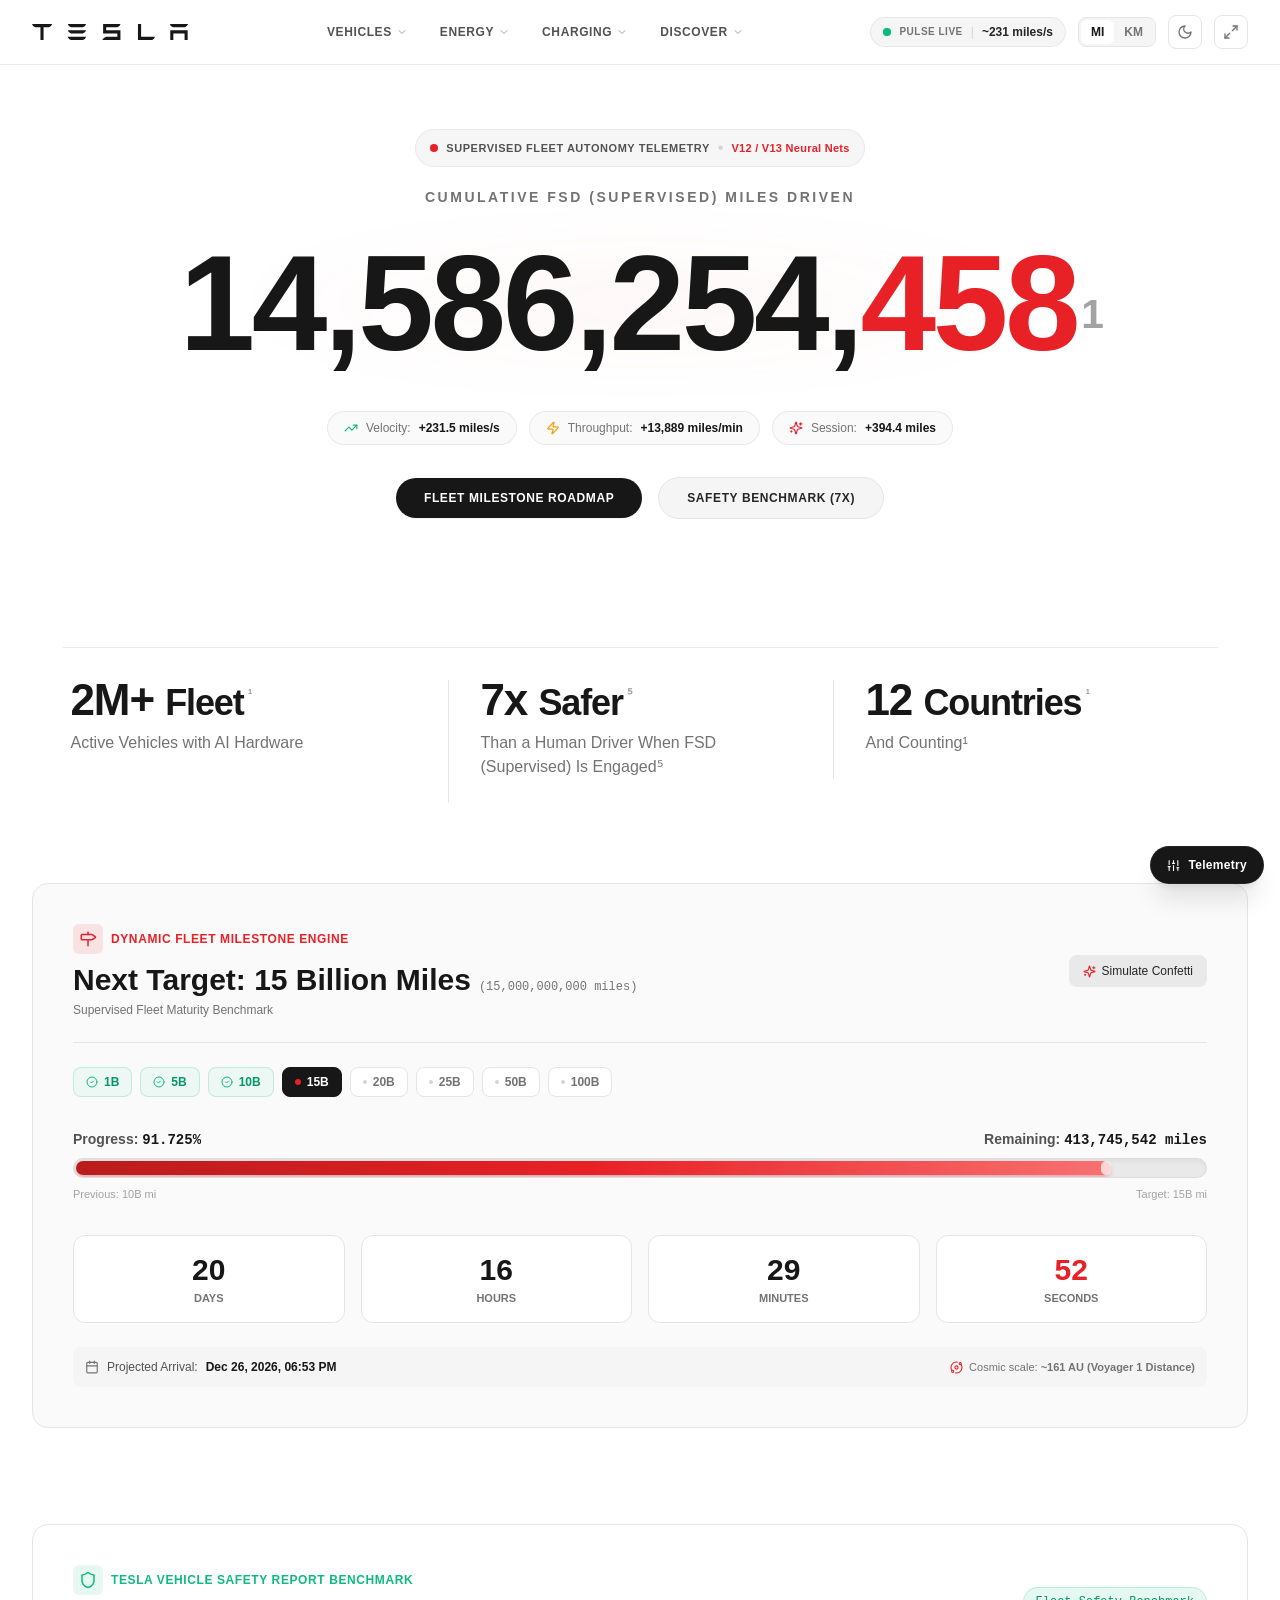
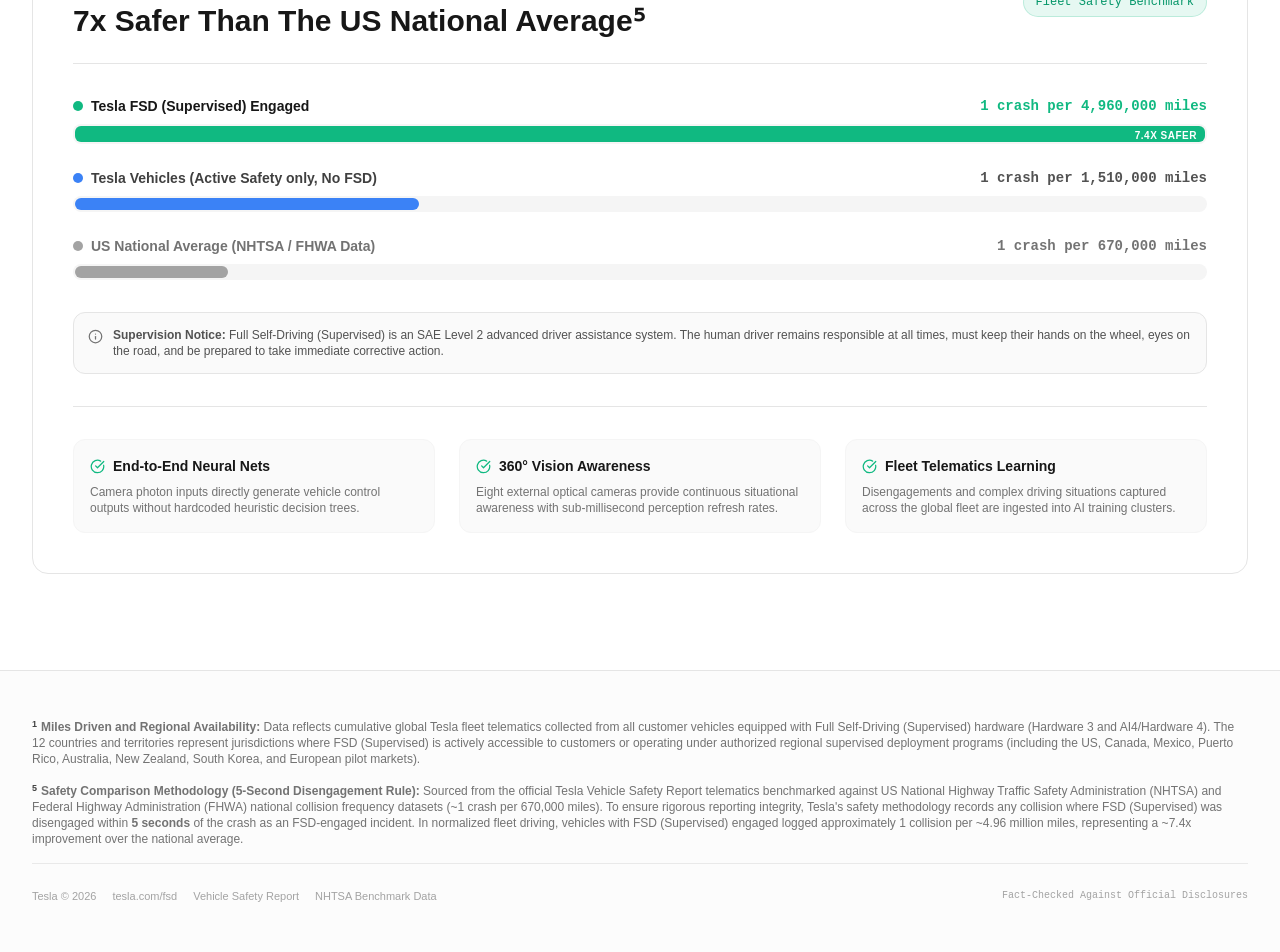
==== commit 66acbfb2: "deploy: remove sound button from navbar" ====
--- a/fsd/index.html
+++ b/fsd/index.html
@@ -13,7 +13,7 @@
     <link rel="preconnect" href="https://fonts.googleapis.com">
     <link rel="preconnect" href="https://fonts.gstatic.com" crossorigin>
     <link href="https://fonts.googleapis.com/css2?family=Inter:wght@300;400;500;600;700;800;900&display=swap" rel="stylesheet">
-    <script type="module" crossorigin src="./assets/index-Cfu9-WqE.js"></script>
+    <script type="module" crossorigin src="./assets/index-Bhvbnv9u.js"></script>
     <link rel="stylesheet" crossorigin href="./assets/index-RUz3UHW5.css">
   </head>
   <body class="bg-[#ffffff] text-[#171a20] dark:bg-[#050505] dark:text-[#eeeeee] transition-colors duration-300 antialiased selection:bg-red-500/20 selection:text-red-500 overflow-x-hidden">
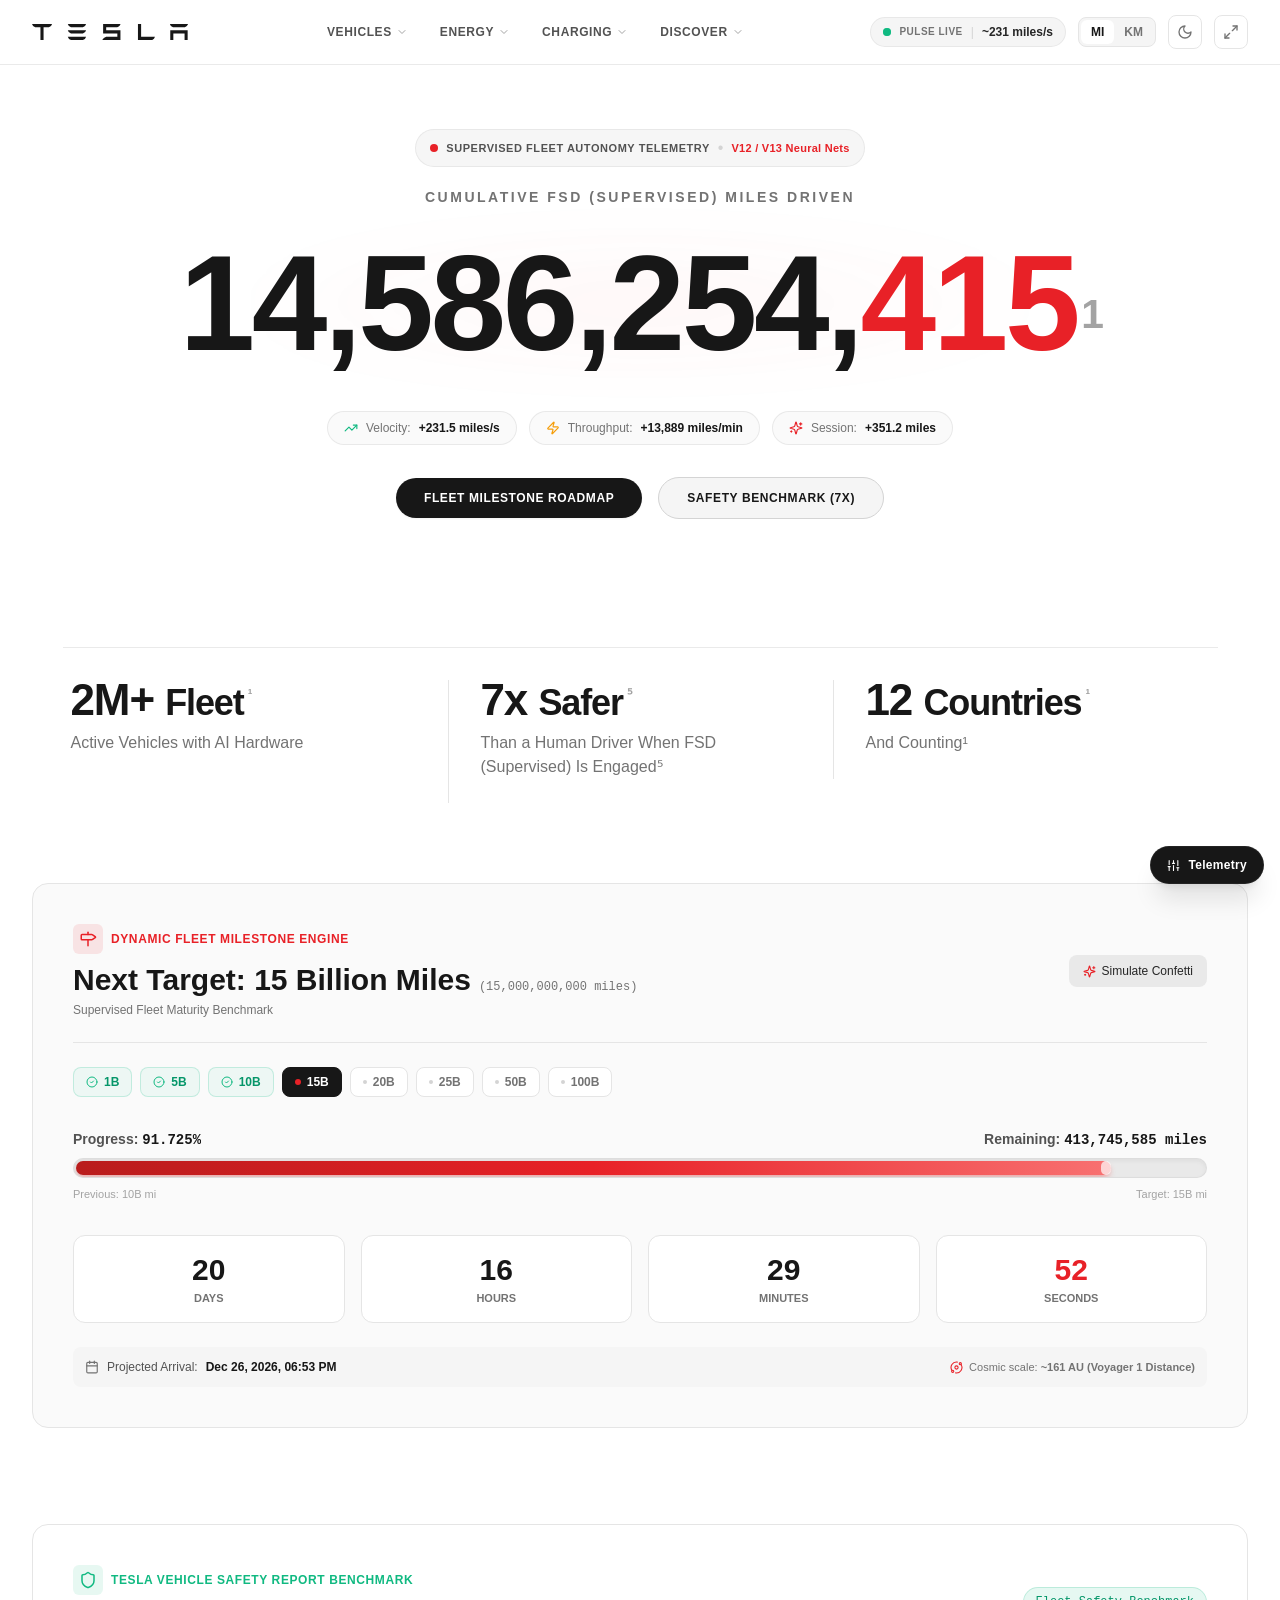
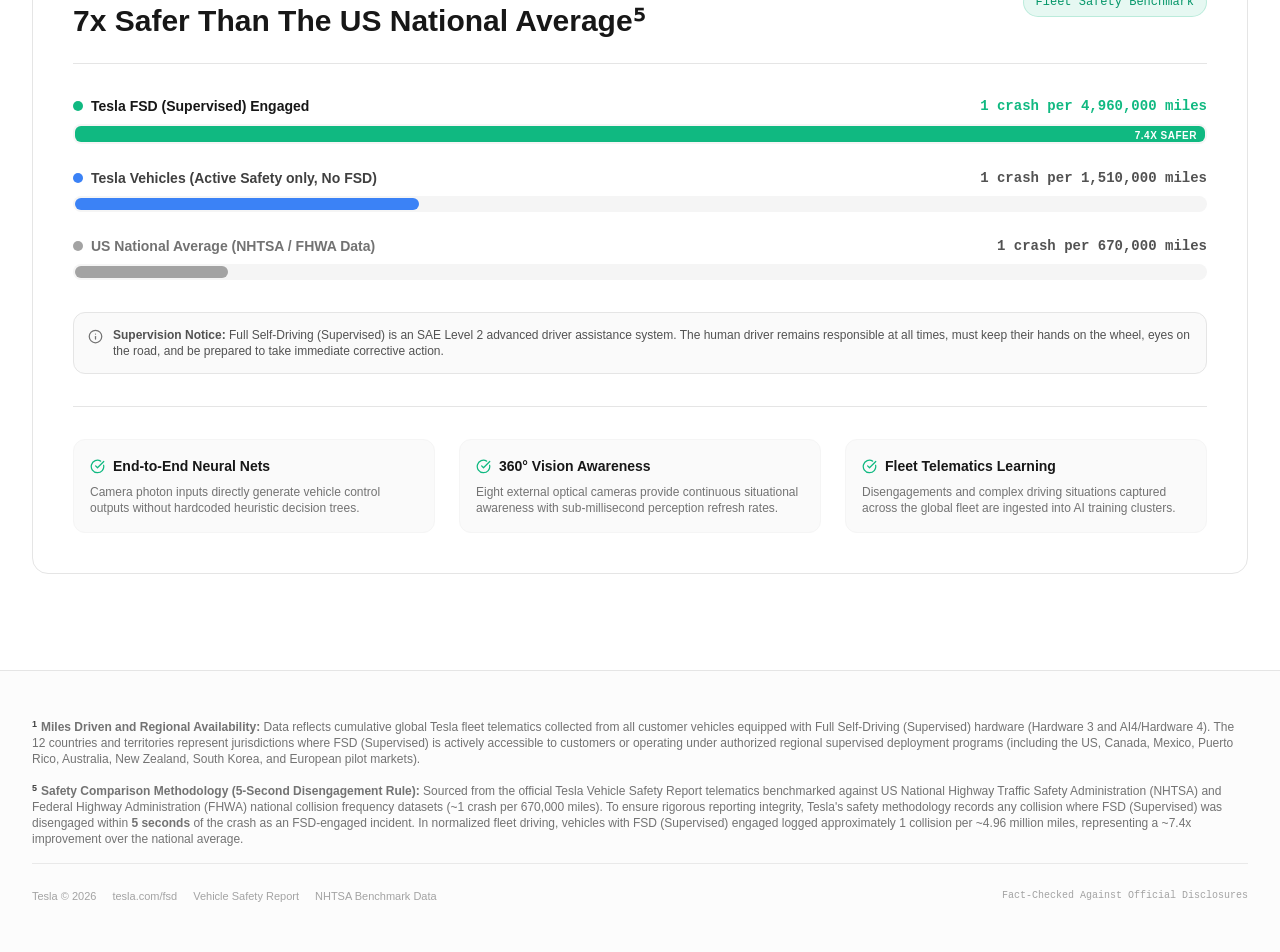
==== commit cd3a3bc1: "Update Tesla FSD tracker live build with dark mode contrast fix" ====
--- a/fsd/index.html
+++ b/fsd/index.html
@@ -13,8 +13,8 @@
     <link rel="preconnect" href="https://fonts.googleapis.com">
     <link rel="preconnect" href="https://fonts.gstatic.com" crossorigin>
     <link href="https://fonts.googleapis.com/css2?family=Inter:wght@300;400;500;600;700;800;900&display=swap" rel="stylesheet">
-    <script type="module" crossorigin src="./assets/index-Bhvbnv9u.js"></script>
-    <link rel="stylesheet" crossorigin href="./assets/index-RUz3UHW5.css">
+    <script type="module" crossorigin src="./assets/index-Cz-myd2f.js"></script>
+    <link rel="stylesheet" crossorigin href="./assets/index-CS_DL4Sk.css">
   </head>
   <body class="bg-[#ffffff] text-[#171a20] dark:bg-[#050505] dark:text-[#eeeeee] transition-colors duration-300 antialiased selection:bg-red-500/20 selection:text-red-500 overflow-x-hidden">
     <div id="root"></div>
--- a/fsd/assets/index-CS_DL4Sk.css
+++ b/fsd/assets/index-CS_DL4Sk.css
@@ -0,0 +1 @@
+*,:before,:after{--tw-border-spacing-x: 0;--tw-border-spacing-y: 0;--tw-translate-x: 0;--tw-translate-y: 0;--tw-rotate: 0;--tw-skew-x: 0;--tw-skew-y: 0;--tw-scale-x: 1;--tw-scale-y: 1;--tw-pan-x: ;--tw-pan-y: ;--tw-pinch-zoom: ;--tw-scroll-snap-strictness: proximity;--tw-gradient-from-position: ;--tw-gradient-via-position: ;--tw-gradient-to-position: ;--tw-ordinal: ;--tw-slashed-zero: ;--tw-numeric-figure: ;--tw-numeric-spacing: ;--tw-numeric-fraction: ;--tw-ring-inset: ;--tw-ring-offset-width: 0px;--tw-ring-offset-color: #fff;--tw-ring-color: rgb(59 130 246 / .5);--tw-ring-offset-shadow: 0 0 #0000;--tw-ring-shadow: 0 0 #0000;--tw-shadow: 0 0 #0000;--tw-shadow-colored: 0 0 #0000;--tw-blur: ;--tw-brightness: ;--tw-contrast: ;--tw-grayscale: ;--tw-hue-rotate: ;--tw-invert: ;--tw-saturate: ;--tw-sepia: ;--tw-drop-shadow: ;--tw-backdrop-blur: ;--tw-backdrop-brightness: ;--tw-backdrop-contrast: ;--tw-backdrop-grayscale: ;--tw-backdrop-hue-rotate: ;--tw-backdrop-invert: ;--tw-backdrop-opacity: ;--tw-backdrop-saturate: ;--tw-backdrop-sepia: ;--tw-contain-size: ;--tw-contain-layout: ;--tw-contain-paint: ;--tw-contain-style: }::backdrop{--tw-border-spacing-x: 0;--tw-border-spacing-y: 0;--tw-translate-x: 0;--tw-translate-y: 0;--tw-rotate: 0;--tw-skew-x: 0;--tw-skew-y: 0;--tw-scale-x: 1;--tw-scale-y: 1;--tw-pan-x: ;--tw-pan-y: ;--tw-pinch-zoom: ;--tw-scroll-snap-strictness: proximity;--tw-gradient-from-position: ;--tw-gradient-via-position: ;--tw-gradient-to-position: ;--tw-ordinal: ;--tw-slashed-zero: ;--tw-numeric-figure: ;--tw-numeric-spacing: ;--tw-numeric-fraction: ;--tw-ring-inset: ;--tw-ring-offset-width: 0px;--tw-ring-offset-color: #fff;--tw-ring-color: rgb(59 130 246 / .5);--tw-ring-offset-shadow: 0 0 #0000;--tw-ring-shadow: 0 0 #0000;--tw-shadow: 0 0 #0000;--tw-shadow-colored: 0 0 #0000;--tw-blur: ;--tw-brightness: ;--tw-contrast: ;--tw-grayscale: ;--tw-hue-rotate: ;--tw-invert: ;--tw-saturate: ;--tw-sepia: ;--tw-drop-shadow: ;--tw-backdrop-blur: ;--tw-backdrop-brightness: ;--tw-backdrop-contrast: ;--tw-backdrop-grayscale: ;--tw-backdrop-hue-rotate: ;--tw-backdrop-invert: ;--tw-backdrop-opacity: ;--tw-backdrop-saturate: ;--tw-backdrop-sepia: ;--tw-contain-size: ;--tw-contain-layout: ;--tw-contain-paint: ;--tw-contain-style: }*,:before,:after{box-sizing:border-box;border-width:0;border-style:solid;border-color:#e5e7eb}:before,:after{--tw-content: ""}html,:host{line-height:1.5;-webkit-text-size-adjust:100%;-moz-tab-size:4;-o-tab-size:4;tab-size:4;font-family:ui-sans-serif,system-ui,sans-serif,"Apple Color Emoji","Segoe UI Emoji",Segoe UI Symbol,"Noto Color Emoji";font-feature-settings:normal;font-variation-settings:normal;-webkit-tap-highlight-color:transparent}body{margin:0;line-height:inherit}hr{height:0;color:inherit;border-top-width:1px}abbr:where([title]){-webkit-text-decoration:underline dotted;text-decoration:underline dotted}h1,h2,h3,h4,h5,h6{font-size:inherit;font-weight:inherit}a{color:inherit;text-decoration:inherit}b,strong{font-weight:bolder}code,kbd,samp,pre{font-family:ui-monospace,SFMono-Regular,Menlo,Monaco,Consolas,Liberation Mono,Courier New,monospace;font-feature-settings:normal;font-variation-settings:normal;font-size:1em}small{font-size:80%}sub,sup{font-size:75%;line-height:0;position:relative;vertical-align:baseline}sub{bottom:-.25em}sup{top:-.5em}table{text-indent:0;border-color:inherit;border-collapse:collapse}button,input,optgroup,select,textarea{font-family:inherit;font-feature-settings:inherit;font-variation-settings:inherit;font-size:100%;font-weight:inherit;line-height:inherit;letter-spacing:inherit;color:inherit;margin:0;padding:0}button,select{text-transform:none}button,input:where([type=button]),input:where([type=reset]),input:where([type=submit]){-webkit-appearance:button;background-color:transparent;background-image:none}:-moz-focusring{outline:auto}:-moz-ui-invalid{box-shadow:none}progress{vertical-align:baseline}::-webkit-inner-spin-button,::-webkit-outer-spin-button{height:auto}[type=search]{-webkit-appearance:textfield;outline-offset:-2px}::-webkit-search-decoration{-webkit-appearance:none}::-webkit-file-upload-button{-webkit-appearance:button;font:inherit}summary{display:list-item}blockquote,dl,dd,h1,h2,h3,h4,h5,h6,hr,figure,p,pre{margin:0}fieldset{margin:0;padding:0}legend{padding:0}ol,ul,menu{list-style:none;margin:0;padding:0}dialog{padding:0}textarea{resize:vertical}input::-moz-placeholder,textarea::-moz-placeholder{opacity:1;color:#9ca3af}input::placeholder,textarea::placeholder{opacity:1;color:#9ca3af}button,[role=button]{cursor:pointer}:disabled{cursor:default}img,svg,video,canvas,audio,iframe,embed,object{display:block;vertical-align:middle}img,video{max-width:100%;height:auto}[hidden]:where(:not([hidden=until-found])){display:none}:root{--color-tesla-red: #e82127}body{font-family:Inter,-apple-system,BlinkMacSystemFont,Segoe UI,Roboto,Helvetica,Arial,sans-serif}.pointer-events-none{pointer-events:none}.fixed{position:fixed}.absolute{position:absolute}.relative{position:relative}.sticky{position:sticky}.-inset-4{top:-1rem;right:-1rem;bottom:-1rem;left:-1rem}.inset-0{top:0;right:0;bottom:0;left:0}.-top-\[0\.55em\]{top:-.55em}.bottom-0{bottom:0}.bottom-12{bottom:3rem}.bottom-3{bottom:.75rem}.left-0{left:0}.right-0{right:0}.right-2{right:.5rem}.right-3{right:.75rem}.right-5{right:1.25rem}.top-0{top:0}.top-16{top:4rem}.top-5{top:1.25rem}.z-0{z-index:0}.z-10{z-index:10}.z-40{z-index:40}.z-50{z-index:50}.-mx-1{margin-left:-.25rem;margin-right:-.25rem}.mx-auto{margin-left:auto;margin-right:auto}.my-2{margin-top:.5rem;margin-bottom:.5rem}.mb-1{margin-bottom:.25rem}.mb-1\.5{margin-bottom:.375rem}.mb-2{margin-bottom:.5rem}.mb-2\.5{margin-bottom:.625rem}.mb-3{margin-bottom:.75rem}.mb-4{margin-bottom:1rem}.mb-5{margin-bottom:1.25rem}.mb-6{margin-bottom:1.5rem}.ml-1{margin-left:.25rem}.mr-1{margin-right:.25rem}.mr-2{margin-right:.5rem}.mt-0\.5{margin-top:.125rem}.mt-1{margin-top:.25rem}.mt-1\.5{margin-top:.375rem}.mt-12{margin-top:3rem}.mt-2{margin-top:.5rem}.mt-3{margin-top:.75rem}.mt-4{margin-top:1rem}.mt-5{margin-top:1.25rem}.mt-6{margin-top:1.5rem}.mt-8{margin-top:2rem}.line-clamp-2{overflow:hidden;display:-webkit-box;-webkit-box-orient:vertical;-webkit-line-clamp:2}.block{display:block}.inline-block{display:inline-block}.flex{display:flex}.inline-flex{display:inline-flex}.grid{display:grid}.hidden{display:none}.h-1{height:.25rem}.h-1\.5{height:.375rem}.h-16{height:4rem}.h-2{height:.5rem}.h-3\.5{height:.875rem}.h-4{height:1rem}.h-full{height:100%}.max-h-\[75vh\]{max-height:75vh}.max-h-\[88vh\]{max-height:88vh}.min-h-screen{min-height:100vh}.w-1{width:.25rem}.w-1\.5{width:.375rem}.w-2{width:.5rem}.w-2\.5{width:.625rem}.w-\[13\.5\%\]{width:13.5%}.w-\[30\.4\%\]{width:30.4%}.w-\[calc\(100vw-1\.5rem\)\]{width:calc(100vw - 1.5rem)}.w-auto{width:auto}.w-full{width:100%}.min-w-0{min-width:0px}.min-w-\[210px\]{min-width:210px}.max-w-2xl{max-width:42rem}.max-w-7xl{max-width:80rem}.max-w-\[110px\]{max-width:110px}.max-w-full{max-width:100%}.max-w-sm{max-width:24rem}.max-w-xs{max-width:20rem}.flex-1{flex:1 1 0%}.shrink-0{flex-shrink:0}.rotate-180{--tw-rotate: 180deg;transform:translate(var(--tw-translate-x),var(--tw-translate-y)) rotate(var(--tw-rotate)) skew(var(--tw-skew-x)) skewY(var(--tw-skew-y)) scaleX(var(--tw-scale-x)) scaleY(var(--tw-scale-y))}@keyframes ping{75%,to{transform:scale(2);opacity:0}}.animate-ping{animation:ping 1s cubic-bezier(0,0,.2,1) infinite}@keyframes pulse{50%{opacity:.5}}.animate-pulse{animation:pulse 2s cubic-bezier(.4,0,.6,1) infinite}.cursor-pointer{cursor:pointer}.select-none{-webkit-user-select:none;-moz-user-select:none;user-select:none}.resize{resize:both}.grid-cols-1{grid-template-columns:repeat(1,minmax(0,1fr))}.grid-cols-2{grid-template-columns:repeat(2,minmax(0,1fr))}.grid-cols-4{grid-template-columns:repeat(4,minmax(0,1fr))}.flex-col{flex-direction:column}.flex-wrap{flex-wrap:wrap}.items-start{align-items:flex-start}.items-end{align-items:flex-end}.items-center{align-items:center}.items-baseline{align-items:baseline}.justify-start{justify-content:flex-start}.justify-center{justify-content:center}.justify-between{justify-content:space-between}.gap-1{gap:.25rem}.gap-1\.5{gap:.375rem}.gap-2{gap:.5rem}.gap-2\.5{gap:.625rem}.gap-3{gap:.75rem}.gap-3\.5{gap:.875rem}.gap-4{gap:1rem}.gap-6{gap:1.5rem}.space-x-1>:not([hidden])~:not([hidden]){--tw-space-x-reverse: 0;margin-right:calc(.25rem * var(--tw-space-x-reverse));margin-left:calc(.25rem * calc(1 - var(--tw-space-x-reverse)))}.space-x-1\.5>:not([hidden])~:not([hidden]){--tw-space-x-reverse: 0;margin-right:calc(.375rem * var(--tw-space-x-reverse));margin-left:calc(.375rem * calc(1 - var(--tw-space-x-reverse)))}.space-x-2>:not([hidden])~:not([hidden]){--tw-space-x-reverse: 0;margin-right:calc(.5rem * var(--tw-space-x-reverse));margin-left:calc(.5rem * calc(1 - var(--tw-space-x-reverse)))}.space-x-2\.5>:not([hidden])~:not([hidden]){--tw-space-x-reverse: 0;margin-right:calc(.625rem * var(--tw-space-x-reverse));margin-left:calc(.625rem * calc(1 - var(--tw-space-x-reverse)))}.space-x-3>:not([hidden])~:not([hidden]){--tw-space-x-reverse: 0;margin-right:calc(.75rem * var(--tw-space-x-reverse));margin-left:calc(.75rem * calc(1 - var(--tw-space-x-reverse)))}.space-x-4>:not([hidden])~:not([hidden]){--tw-space-x-reverse: 0;margin-right:calc(1rem * var(--tw-space-x-reverse));margin-left:calc(1rem * calc(1 - var(--tw-space-x-reverse)))}.space-y-2>:not([hidden])~:not([hidden]){--tw-space-y-reverse: 0;margin-top:calc(.5rem * calc(1 - var(--tw-space-y-reverse)));margin-bottom:calc(.5rem * var(--tw-space-y-reverse))}.space-y-4>:not([hidden])~:not([hidden]){--tw-space-y-reverse: 0;margin-top:calc(1rem * calc(1 - var(--tw-space-y-reverse)));margin-bottom:calc(1rem * var(--tw-space-y-reverse))}.space-y-5>:not([hidden])~:not([hidden]){--tw-space-y-reverse: 0;margin-top:calc(1.25rem * calc(1 - var(--tw-space-y-reverse)));margin-bottom:calc(1.25rem * var(--tw-space-y-reverse))}.self-start{align-self:flex-start}.overflow-hidden{overflow:hidden}.overflow-visible{overflow:visible}.overflow-x-auto{overflow-x:auto}.overflow-y-auto{overflow-y:auto}.overflow-x-hidden{overflow-x:hidden}.scroll-smooth{scroll-behavior:smooth}.truncate{overflow:hidden;text-overflow:ellipsis;white-space:nowrap}.whitespace-nowrap{white-space:nowrap}.rounded-2xl{border-radius:1rem}.rounded-3xl{border-radius:1.5rem}.rounded-full{border-radius:9999px}.rounded-lg{border-radius:.5rem}.rounded-md{border-radius:.375rem}.rounded-xl{border-radius:.75rem}.border{border-width:1px}.border-b{border-bottom-width:1px}.border-t{border-top-width:1px}.border-dashed{border-style:dashed}.border-emerald-500\/20{border-color:#10b98133}.border-emerald-500\/30{border-color:#10b9814d}.border-neutral-100{--tw-border-opacity: 1;border-color:rgb(245 245 245 / var(--tw-border-opacity, 1))}.border-neutral-200{--tw-border-opacity: 1;border-color:rgb(229 229 229 / var(--tw-border-opacity, 1))}.border-neutral-200\/60{border-color:#e5e5e599}.border-neutral-200\/80{border-color:#e5e5e5cc}.border-neutral-300{--tw-border-opacity: 1;border-color:rgb(212 212 212 / var(--tw-border-opacity, 1))}.border-neutral-300\/60{border-color:#d4d4d499}.border-neutral-700\/30{border-color:#4040404d}.border-neutral-900{--tw-border-opacity: 1;border-color:rgb(23 23 23 / var(--tw-border-opacity, 1))}.border-red-500\/30{border-color:#ef44444d}.bg-\[\#ffffff\]{--tw-bg-opacity: 1;background-color:rgb(255 255 255 / var(--tw-bg-opacity, 1))}.bg-black\/70{background-color:#000000b3}.bg-blue-500{--tw-bg-opacity: 1;background-color:rgb(59 130 246 / var(--tw-bg-opacity, 1))}.bg-emerald-400{--tw-bg-opacity: 1;background-color:rgb(52 211 153 / var(--tw-bg-opacity, 1))}.bg-emerald-500{--tw-bg-opacity: 1;background-color:rgb(16 185 129 / var(--tw-bg-opacity, 1))}.bg-emerald-500\/10{background-color:#10b9811a}.bg-emerald-500\/5{background-color:#10b9810d}.bg-neutral-100{--tw-bg-opacity: 1;background-color:rgb(245 245 245 / var(--tw-bg-opacity, 1))}.bg-neutral-100\/90{background-color:#f5f5f5e6}.bg-neutral-200{--tw-bg-opacity: 1;background-color:rgb(229 229 229 / var(--tw-bg-opacity, 1))}.bg-neutral-200\/80{background-color:#e5e5e5cc}.bg-neutral-300{--tw-bg-opacity: 1;background-color:rgb(212 212 212 / var(--tw-bg-opacity, 1))}.bg-neutral-400{--tw-bg-opacity: 1;background-color:rgb(163 163 163 / var(--tw-bg-opacity, 1))}.bg-neutral-50{--tw-bg-opacity: 1;background-color:rgb(250 250 250 / var(--tw-bg-opacity, 1))}.bg-neutral-50\/50{background-color:#fafafa80}.bg-neutral-50\/80{background-color:#fafafacc}.bg-neutral-900{--tw-bg-opacity: 1;background-color:rgb(23 23 23 / var(--tw-bg-opacity, 1))}.bg-red-500\/10{background-color:#ef44441a}.bg-tesla-red{--tw-bg-opacity: 1;background-color:rgb(232 33 39 / var(--tw-bg-opacity, 1))}.bg-tesla-red\/10{background-color:#e821271a}.bg-white{--tw-bg-opacity: 1;background-color:rgb(255 255 255 / var(--tw-bg-opacity, 1))}.bg-white\/70{background-color:#ffffffb3}.bg-white\/90{background-color:#ffffffe6}.bg-white\/95{background-color:#fffffff2}.bg-\[radial-gradient\(ellipse_at_center\,_var\(--tw-gradient-stops\)\)\]{background-image:radial-gradient(ellipse at center,var(--tw-gradient-stops))}.bg-gradient-to-r{background-image:linear-gradient(to right,var(--tw-gradient-stops))}.from-red-500\/10{--tw-gradient-from: rgb(239 68 68 / .1) var(--tw-gradient-from-position);--tw-gradient-to: rgb(239 68 68 / 0) var(--tw-gradient-to-position);--tw-gradient-stops: var(--tw-gradient-from), var(--tw-gradient-to)}.from-red-700{--tw-gradient-from: #b91c1c var(--tw-gradient-from-position);--tw-gradient-to: rgb(185 28 28 / 0) var(--tw-gradient-to-position);--tw-gradient-stops: var(--tw-gradient-from), var(--tw-gradient-to)}.via-\[\#e82127\]{--tw-gradient-to: rgb(232 33 39 / 0) var(--tw-gradient-to-position);--tw-gradient-stops: var(--tw-gradient-from), #e82127 var(--tw-gradient-via-position), var(--tw-gradient-to)}.via-transparent{--tw-gradient-to: rgb(0 0 0 / 0) var(--tw-gradient-to-position);--tw-gradient-stops: var(--tw-gradient-from), transparent var(--tw-gradient-via-position), var(--tw-gradient-to)}.to-red-400{--tw-gradient-to: #f87171 var(--tw-gradient-to-position)}.to-transparent{--tw-gradient-to: transparent var(--tw-gradient-to-position)}.fill-current{fill:currentColor}.p-0{padding:0}.p-0\.5{padding:.125rem}.p-1{padding:.25rem}.p-1\.5{padding:.375rem}.p-2{padding:.5rem}.p-2\.5{padding:.625rem}.p-3{padding:.75rem}.p-3\.5{padding:.875rem}.p-4{padding:1rem}.p-6{padding:1.5rem}.px-1{padding-left:.25rem;padding-right:.25rem}.px-1\.5{padding-left:.375rem;padding-right:.375rem}.px-2{padding-left:.5rem;padding-right:.5rem}.px-2\.5{padding-left:.625rem;padding-right:.625rem}.px-3{padding-left:.75rem;padding-right:.75rem}.px-3\.5{padding-left:.875rem;padding-right:.875rem}.px-4{padding-left:1rem;padding-right:1rem}.px-6{padding-left:1.5rem;padding-right:1.5rem}.px-7{padding-left:1.75rem;padding-right:1.75rem}.py-0\.5{padding-top:.125rem;padding-bottom:.125rem}.py-1{padding-top:.25rem;padding-bottom:.25rem}.py-1\.5{padding-top:.375rem;padding-bottom:.375rem}.py-12{padding-top:3rem;padding-bottom:3rem}.py-2{padding-top:.5rem;padding-bottom:.5rem}.py-2\.5{padding-top:.625rem;padding-bottom:.625rem}.py-3{padding-top:.75rem;padding-bottom:.75rem}.py-6{padding-top:1.5rem;padding-bottom:1.5rem}.py-8{padding-top:2rem;padding-bottom:2rem}.pb-12{padding-bottom:3rem}.pb-2{padding-bottom:.5rem}.pb-3{padding-bottom:.75rem}.pb-4{padding-bottom:1rem}.pr-3{padding-right:.75rem}.pt-3{padding-top:.75rem}.pt-4{padding-top:1rem}.pt-6{padding-top:1.5rem}.text-left{text-align:left}.text-center{text-align:center}.text-right{text-align:right}.font-mono{font-family:ui-monospace,SFMono-Regular,Menlo,Monaco,Consolas,Liberation Mono,Courier New,monospace}.font-tesla{font-family:Universal Sans,Gotham,-apple-system,BlinkMacSystemFont,Segoe UI,Roboto,Helvetica,Arial,sans-serif}.text-2xl{font-size:1.5rem;line-height:2rem}.text-3xl{font-size:1.875rem;line-height:2.25rem}.text-\[0\.3em\]{font-size:.3em}.text-\[10px\]{font-size:10px}.text-\[11px\]{font-size:11px}.text-\[9px\]{font-size:9px}.text-sm{font-size:.875rem;line-height:1.25rem}.text-xl{font-size:1.25rem;line-height:1.75rem}.text-xs{font-size:.75rem;line-height:1rem}.font-bold{font-weight:700}.font-extrabold{font-weight:800}.font-medium{font-weight:500}.font-normal{font-weight:400}.font-semibold{font-weight:600}.uppercase{text-transform:uppercase}.tabular-nums{--tw-numeric-spacing: tabular-nums;font-variant-numeric:var(--tw-ordinal) var(--tw-slashed-zero) var(--tw-numeric-figure) var(--tw-numeric-spacing) var(--tw-numeric-fraction)}.leading-none{line-height:1}.leading-relaxed{line-height:1.625}.leading-snug{line-height:1.375}.tracking-\[0\.18em\]{letter-spacing:.18em}.tracking-tight{letter-spacing:-.025em}.tracking-wide{letter-spacing:.025em}.tracking-wider{letter-spacing:.05em}.tracking-widest{letter-spacing:.1em}.text-\[\#171a20\]{--tw-text-opacity: 1;color:rgb(23 26 32 / var(--tw-text-opacity, 1))}.text-amber-500{--tw-text-opacity: 1;color:rgb(245 158 11 / var(--tw-text-opacity, 1))}.text-emerald-500{--tw-text-opacity: 1;color:rgb(16 185 129 / var(--tw-text-opacity, 1))}.text-emerald-600{--tw-text-opacity: 1;color:rgb(5 150 105 / var(--tw-text-opacity, 1))}.text-neutral-300{--tw-text-opacity: 1;color:rgb(212 212 212 / var(--tw-text-opacity, 1))}.text-neutral-400{--tw-text-opacity: 1;color:rgb(163 163 163 / var(--tw-text-opacity, 1))}.text-neutral-500{--tw-text-opacity: 1;color:rgb(115 115 115 / var(--tw-text-opacity, 1))}.text-neutral-600{--tw-text-opacity: 1;color:rgb(82 82 82 / var(--tw-text-opacity, 1))}.text-neutral-700{--tw-text-opacity: 1;color:rgb(64 64 64 / var(--tw-text-opacity, 1))}.text-neutral-800{--tw-text-opacity: 1;color:rgb(38 38 38 / var(--tw-text-opacity, 1))}.text-neutral-900{--tw-text-opacity: 1;color:rgb(23 23 23 / var(--tw-text-opacity, 1))}.text-tesla-red{--tw-text-opacity: 1;color:rgb(232 33 39 / var(--tw-text-opacity, 1))}.text-white{--tw-text-opacity: 1;color:rgb(255 255 255 / var(--tw-text-opacity, 1))}.antialiased{-webkit-font-smoothing:antialiased;-moz-osx-font-smoothing:grayscale}.opacity-100{opacity:1}.opacity-60{opacity:.6}.opacity-75{opacity:.75}.shadow-2xl{--tw-shadow: 0 25px 50px -12px rgb(0 0 0 / .25);--tw-shadow-colored: 0 25px 50px -12px var(--tw-shadow-color);box-shadow:var(--tw-ring-offset-shadow, 0 0 #0000),var(--tw-ring-shadow, 0 0 #0000),var(--tw-shadow)}.shadow-inner{--tw-shadow: inset 0 2px 4px 0 rgb(0 0 0 / .05);--tw-shadow-colored: inset 0 2px 4px 0 var(--tw-shadow-color);box-shadow:var(--tw-ring-offset-shadow, 0 0 #0000),var(--tw-ring-shadow, 0 0 #0000),var(--tw-shadow)}.shadow-md{--tw-shadow: 0 4px 6px -1px rgb(0 0 0 / .1), 0 2px 4px -2px rgb(0 0 0 / .1);--tw-shadow-colored: 0 4px 6px -1px var(--tw-shadow-color), 0 2px 4px -2px var(--tw-shadow-color);box-shadow:var(--tw-ring-offset-shadow, 0 0 #0000),var(--tw-ring-shadow, 0 0 #0000),var(--tw-shadow)}.shadow-sm{--tw-shadow: 0 1px 2px 0 rgb(0 0 0 / .05);--tw-shadow-colored: 0 1px 2px 0 var(--tw-shadow-color);box-shadow:var(--tw-ring-offset-shadow, 0 0 #0000),var(--tw-ring-shadow, 0 0 #0000),var(--tw-shadow)}.shadow-xl{--tw-shadow: 0 20px 25px -5px rgb(0 0 0 / .1), 0 8px 10px -6px rgb(0 0 0 / .1);--tw-shadow-colored: 0 20px 25px -5px var(--tw-shadow-color), 0 8px 10px -6px var(--tw-shadow-color);box-shadow:var(--tw-ring-offset-shadow, 0 0 #0000),var(--tw-ring-shadow, 0 0 #0000),var(--tw-shadow)}.shadow-red-500\/30{--tw-shadow-color: rgb(239 68 68 / .3);--tw-shadow: var(--tw-shadow-colored)}.blur-2xl{--tw-blur: blur(40px);filter:var(--tw-blur) var(--tw-brightness) var(--tw-contrast) var(--tw-grayscale) var(--tw-hue-rotate) var(--tw-invert) var(--tw-saturate) var(--tw-sepia) var(--tw-drop-shadow)}.backdrop-blur-md{--tw-backdrop-blur: blur(12px);-webkit-backdrop-filter:var(--tw-backdrop-blur) var(--tw-backdrop-brightness) var(--tw-backdrop-contrast) var(--tw-backdrop-grayscale) var(--tw-backdrop-hue-rotate) var(--tw-backdrop-invert) var(--tw-backdrop-opacity) var(--tw-backdrop-saturate) var(--tw-backdrop-sepia);backdrop-filter:var(--tw-backdrop-blur) var(--tw-backdrop-brightness) var(--tw-backdrop-contrast) var(--tw-backdrop-grayscale) var(--tw-backdrop-hue-rotate) var(--tw-backdrop-invert) var(--tw-backdrop-opacity) var(--tw-backdrop-saturate) var(--tw-backdrop-sepia)}.backdrop-blur-sm{--tw-backdrop-blur: blur(4px);-webkit-backdrop-filter:var(--tw-backdrop-blur) var(--tw-backdrop-brightness) var(--tw-backdrop-contrast) var(--tw-backdrop-grayscale) var(--tw-backdrop-hue-rotate) var(--tw-backdrop-invert) var(--tw-backdrop-opacity) var(--tw-backdrop-saturate) var(--tw-backdrop-sepia);backdrop-filter:var(--tw-backdrop-blur) var(--tw-backdrop-brightness) var(--tw-backdrop-contrast) var(--tw-backdrop-grayscale) var(--tw-backdrop-hue-rotate) var(--tw-backdrop-invert) var(--tw-backdrop-opacity) var(--tw-backdrop-saturate) var(--tw-backdrop-sepia)}.backdrop-blur-xl{--tw-backdrop-blur: blur(24px);-webkit-backdrop-filter:var(--tw-backdrop-blur) var(--tw-backdrop-brightness) var(--tw-backdrop-contrast) var(--tw-backdrop-grayscale) var(--tw-backdrop-hue-rotate) var(--tw-backdrop-invert) var(--tw-backdrop-opacity) var(--tw-backdrop-saturate) var(--tw-backdrop-sepia);backdrop-filter:var(--tw-backdrop-blur) var(--tw-backdrop-brightness) var(--tw-backdrop-contrast) var(--tw-backdrop-grayscale) var(--tw-backdrop-hue-rotate) var(--tw-backdrop-invert) var(--tw-backdrop-opacity) var(--tw-backdrop-saturate) var(--tw-backdrop-sepia)}.transition-all{transition-property:all;transition-timing-function:cubic-bezier(.4,0,.2,1);transition-duration:.15s}.transition-colors{transition-property:color,background-color,border-color,text-decoration-color,fill,stroke;transition-timing-function:cubic-bezier(.4,0,.2,1);transition-duration:.15s}.transition-opacity{transition-property:opacity;transition-timing-function:cubic-bezier(.4,0,.2,1);transition-duration:.15s}.transition-transform{transition-property:transform;transition-timing-function:cubic-bezier(.4,0,.2,1);transition-duration:.15s}.duration-200{transition-duration:.2s}.duration-300{transition-duration:.3s}.duration-700{transition-duration:.7s}.duration-75{transition-duration:75ms}.tabular-nums{font-variant-numeric:tabular-nums;font-feature-settings:"tnum"}.hero-counter-odometer{font-size:clamp(2.4rem,13vw,4.5rem);line-height:.95;letter-spacing:-.035em;display:inline-block}@media (min-width: 640px){.hero-counter-odometer{font-size:4.5rem!important;line-height:1;letter-spacing:-.025em}}@media (min-width: 768px){.hero-counter-odometer{font-size:6rem!important}}@media (min-width: 1024px){.hero-counter-odometer{font-size:7.5rem!important}}@media (min-width: 1280px){.hero-counter-odometer{font-size:8.5rem!important}}.glow-tesla{text-shadow:0 0 20px rgba(232,33,39,.4),0 0 40px rgba(232,33,39,.2)}.glow-white{text-shadow:0 0 30px rgba(255,255,255,.25)}::-webkit-scrollbar{width:6px;height:6px}::-webkit-scrollbar-track{background:transparent}::-webkit-scrollbar-thumb{background:#7878784d;border-radius:9999px}::-webkit-scrollbar-thumb:hover{background:#78787899}.selection\:bg-red-500\/20 *::-moz-selection{background-color:#ef444433}.selection\:bg-red-500\/20 *::selection{background-color:#ef444433}.selection\:text-red-500 *::-moz-selection{--tw-text-opacity: 1;color:rgb(239 68 68 / var(--tw-text-opacity, 1))}.selection\:text-red-500 *::selection{--tw-text-opacity: 1;color:rgb(239 68 68 / var(--tw-text-opacity, 1))}.selection\:bg-red-500\/20::-moz-selection{background-color:#ef444433}.selection\:bg-red-500\/20::selection{background-color:#ef444433}.selection\:text-red-500::-moz-selection{--tw-text-opacity: 1;color:rgb(239 68 68 / var(--tw-text-opacity, 1))}.selection\:text-red-500::selection{--tw-text-opacity: 1;color:rgb(239 68 68 / var(--tw-text-opacity, 1))}.placeholder\:text-neutral-400::-moz-placeholder{--tw-text-opacity: 1;color:rgb(163 163 163 / var(--tw-text-opacity, 1))}.placeholder\:text-neutral-400::placeholder{--tw-text-opacity: 1;color:rgb(163 163 163 / var(--tw-text-opacity, 1))}.hover\:bg-neutral-100:hover{--tw-bg-opacity: 1;background-color:rgb(245 245 245 / var(--tw-bg-opacity, 1))}.hover\:bg-neutral-200:hover{--tw-bg-opacity: 1;background-color:rgb(229 229 229 / var(--tw-bg-opacity, 1))}.hover\:bg-neutral-300:hover{--tw-bg-opacity: 1;background-color:rgb(212 212 212 / var(--tw-bg-opacity, 1))}.hover\:text-neutral-700:hover{--tw-text-opacity: 1;color:rgb(64 64 64 / var(--tw-text-opacity, 1))}.hover\:text-neutral-900:hover{--tw-text-opacity: 1;color:rgb(23 23 23 / var(--tw-text-opacity, 1))}.hover\:underline:hover{text-decoration-line:underline}.hover\:opacity-90:hover{opacity:.9}.hover\:opacity-95:hover{opacity:.95}.focus\:border-tesla-red:focus{--tw-border-opacity: 1;border-color:rgb(232 33 39 / var(--tw-border-opacity, 1))}.focus\:outline-none:focus{outline:2px solid transparent;outline-offset:2px}.active\:scale-\[0\.99\]:active{--tw-scale-x: .99;--tw-scale-y: .99;transform:translate(var(--tw-translate-x),var(--tw-translate-y)) rotate(var(--tw-rotate)) skew(var(--tw-skew-x)) skewY(var(--tw-skew-y)) scaleX(var(--tw-scale-x)) scaleY(var(--tw-scale-y))}.group:hover .group-hover\:-translate-y-0\.5{--tw-translate-y: -.125rem;transform:translate(var(--tw-translate-x),var(--tw-translate-y)) rotate(var(--tw-rotate)) skew(var(--tw-skew-x)) skewY(var(--tw-skew-y)) scaleX(var(--tw-scale-x)) scaleY(var(--tw-scale-y))}.group:hover .group-hover\:translate-x-0\.5{--tw-translate-x: .125rem;transform:translate(var(--tw-translate-x),var(--tw-translate-y)) rotate(var(--tw-rotate)) skew(var(--tw-skew-x)) skewY(var(--tw-skew-y)) scaleX(var(--tw-scale-x)) scaleY(var(--tw-scale-y))}.group:hover .group-hover\:text-tesla-red{--tw-text-opacity: 1;color:rgb(232 33 39 / var(--tw-text-opacity, 1))}.dark\:border-neutral-700:is(.dark *){--tw-border-opacity: 1;border-color:rgb(64 64 64 / var(--tw-border-opacity, 1))}.dark\:border-neutral-700\/60:is(.dark *){border-color:#40404099}.dark\:border-neutral-800:is(.dark *){--tw-border-opacity: 1;border-color:rgb(38 38 38 / var(--tw-border-opacity, 1))}.dark\:border-neutral-800\/60:is(.dark *){border-color:#26262699}.dark\:border-neutral-800\/80:is(.dark *){border-color:#262626cc}.dark\:border-white:is(.dark *){--tw-border-opacity: 1;border-color:rgb(255 255 255 / var(--tw-border-opacity, 1))}.dark\:bg-\[\#050505\]:is(.dark *){--tw-bg-opacity: 1;background-color:rgb(5 5 5 / var(--tw-bg-opacity, 1))}.dark\:bg-\[\#080808\]\/95:is(.dark *){background-color:#080808f2}.dark\:bg-\[\#0c0c0c\]:is(.dark *){--tw-bg-opacity: 1;background-color:rgb(12 12 12 / var(--tw-bg-opacity, 1))}.dark\:bg-\[\#111111\]:is(.dark *){--tw-bg-opacity: 1;background-color:rgb(17 17 17 / var(--tw-bg-opacity, 1))}.dark\:bg-black\/50:is(.dark *){background-color:#00000080}.dark\:bg-black\/90:is(.dark *){background-color:#000000e6}.dark\:bg-black\/95:is(.dark *){background-color:#000000f2}.dark\:bg-neutral-600:is(.dark *){--tw-bg-opacity: 1;background-color:rgb(82 82 82 / var(--tw-bg-opacity, 1))}.dark\:bg-neutral-700:is(.dark *){--tw-bg-opacity: 1;background-color:rgb(64 64 64 / var(--tw-bg-opacity, 1))}.dark\:bg-neutral-800:is(.dark *){--tw-bg-opacity: 1;background-color:rgb(38 38 38 / var(--tw-bg-opacity, 1))}.dark\:bg-neutral-800\/50:is(.dark *){background-color:#26262680}.dark\:bg-neutral-900:is(.dark *){--tw-bg-opacity: 1;background-color:rgb(23 23 23 / var(--tw-bg-opacity, 1))}.dark\:bg-neutral-900\/20:is(.dark *){background-color:#17171733}.dark\:bg-neutral-900\/40:is(.dark *){background-color:#17171766}.dark\:bg-neutral-900\/50:is(.dark *){background-color:#17171780}.dark\:bg-neutral-900\/60:is(.dark *){background-color:#17171799}.dark\:bg-neutral-900\/90:is(.dark *){background-color:#171717e6}.dark\:bg-white:is(.dark *){--tw-bg-opacity: 1;background-color:rgb(255 255 255 / var(--tw-bg-opacity, 1))}.dark\:text-\[\#eeeeee\]:is(.dark *){--tw-text-opacity: 1;color:rgb(238 238 238 / var(--tw-text-opacity, 1))}.dark\:text-emerald-400:is(.dark *){--tw-text-opacity: 1;color:rgb(52 211 153 / var(--tw-text-opacity, 1))}.dark\:text-neutral-200:is(.dark *){--tw-text-opacity: 1;color:rgb(229 229 229 / var(--tw-text-opacity, 1))}.dark\:text-neutral-300:is(.dark *){--tw-text-opacity: 1;color:rgb(212 212 212 / var(--tw-text-opacity, 1))}.dark\:text-neutral-400:is(.dark *){--tw-text-opacity: 1;color:rgb(163 163 163 / var(--tw-text-opacity, 1))}.dark\:text-neutral-600:is(.dark *){--tw-text-opacity: 1;color:rgb(82 82 82 / var(--tw-text-opacity, 1))}.dark\:text-neutral-700:is(.dark *){--tw-text-opacity: 1;color:rgb(64 64 64 / var(--tw-text-opacity, 1))}.dark\:text-neutral-900:is(.dark *){--tw-text-opacity: 1;color:rgb(23 23 23 / var(--tw-text-opacity, 1))}.dark\:text-neutral-950:is(.dark *){--tw-text-opacity: 1;color:rgb(10 10 10 / var(--tw-text-opacity, 1))}.dark\:text-red-400:is(.dark *){--tw-text-opacity: 1;color:rgb(248 113 113 / var(--tw-text-opacity, 1))}.dark\:text-red-500:is(.dark *){--tw-text-opacity: 1;color:rgb(239 68 68 / var(--tw-text-opacity, 1))}.dark\:text-white:is(.dark *){--tw-text-opacity: 1;color:rgb(255 255 255 / var(--tw-text-opacity, 1))}.dark\:opacity-80:is(.dark *){opacity:.8}.dark\:placeholder\:text-neutral-500:is(.dark *)::-moz-placeholder{--tw-text-opacity: 1;color:rgb(115 115 115 / var(--tw-text-opacity, 1))}.dark\:placeholder\:text-neutral-500:is(.dark *)::placeholder{--tw-text-opacity: 1;color:rgb(115 115 115 / var(--tw-text-opacity, 1))}.dark\:hover\:bg-neutral-700:hover:is(.dark *){--tw-bg-opacity: 1;background-color:rgb(64 64 64 / var(--tw-bg-opacity, 1))}.dark\:hover\:bg-neutral-800:hover:is(.dark *){--tw-bg-opacity: 1;background-color:rgb(38 38 38 / var(--tw-bg-opacity, 1))}.dark\:hover\:bg-neutral-800\/60:hover:is(.dark *){background-color:#26262699}.dark\:hover\:bg-neutral-800\/80:hover:is(.dark *){background-color:#262626cc}.dark\:hover\:bg-neutral-900:hover:is(.dark *){--tw-bg-opacity: 1;background-color:rgb(23 23 23 / var(--tw-bg-opacity, 1))}.dark\:hover\:text-white:hover:is(.dark *){--tw-text-opacity: 1;color:rgb(255 255 255 / var(--tw-text-opacity, 1))}@media (min-width: 640px){.sm\:bottom-14{bottom:3.5rem}.sm\:bottom-4{bottom:1rem}.sm\:right-4{right:1rem}.sm\:top-0\.5{top:.125rem}.sm\:my-4{margin-top:1rem;margin-bottom:1rem}.sm\:mb-0{margin-bottom:0}.sm\:mb-2{margin-bottom:.5rem}.sm\:mt-0{margin-top:0}.sm\:mt-2{margin-top:.5rem}.sm\:mt-4{margin-top:1rem}.sm\:mt-6{margin-top:1.5rem}.sm\:mt-8{margin-top:2rem}.sm\:inline-flex{display:inline-flex}.sm\:h-2\.5{height:.625rem}.sm\:h-4{height:1rem}.sm\:h-5{height:1.25rem}.sm\:h-\[18px\]{height:18px}.sm\:w-2\.5{width:.625rem}.sm\:w-96{width:24rem}.sm\:w-\[18px\]{width:18px}.sm\:w-auto{width:auto}.sm\:grid-cols-2{grid-template-columns:repeat(2,minmax(0,1fr))}.sm\:grid-cols-3{grid-template-columns:repeat(3,minmax(0,1fr))}.sm\:grid-cols-4{grid-template-columns:repeat(4,minmax(0,1fr))}.sm\:flex-row{flex-direction:row}.sm\:items-center{align-items:center}.sm\:gap-2{gap:.5rem}.sm\:gap-3{gap:.75rem}.sm\:gap-4{gap:1rem}.sm\:gap-6{gap:1.5rem}.sm\:space-x-2>:not([hidden])~:not([hidden]){--tw-space-x-reverse: 0;margin-right:calc(.5rem * var(--tw-space-x-reverse));margin-left:calc(.5rem * calc(1 - var(--tw-space-x-reverse)))}.sm\:space-x-3>:not([hidden])~:not([hidden]){--tw-space-x-reverse: 0;margin-right:calc(.75rem * var(--tw-space-x-reverse));margin-left:calc(.75rem * calc(1 - var(--tw-space-x-reverse)))}.sm\:space-y-6>:not([hidden])~:not([hidden]){--tw-space-y-reverse: 0;margin-top:calc(1.5rem * calc(1 - var(--tw-space-y-reverse)));margin-bottom:calc(1.5rem * var(--tw-space-y-reverse))}.sm\:self-auto{align-self:auto}.sm\:rounded-2xl{border-radius:1rem}.sm\:p-2{padding:.5rem}.sm\:p-3\.5{padding:.875rem}.sm\:p-4{padding:1rem}.sm\:p-5{padding:1.25rem}.sm\:p-8{padding:2rem}.sm\:px-2\.5{padding-left:.625rem;padding-right:.625rem}.sm\:px-3{padding-left:.75rem;padding-right:.75rem}.sm\:px-3\.5{padding-left:.875rem;padding-right:.875rem}.sm\:px-4{padding-left:1rem;padding-right:1rem}.sm\:px-6{padding-left:1.5rem;padding-right:1.5rem}.sm\:py-1{padding-top:.25rem;padding-bottom:.25rem}.sm\:py-1\.5{padding-top:.375rem;padding-bottom:.375rem}.sm\:py-12{padding-top:3rem;padding-bottom:3rem}.sm\:py-2{padding-top:.5rem;padding-bottom:.5rem}.sm\:py-2\.5{padding-top:.625rem;padding-bottom:.625rem}.sm\:py-8{padding-top:2rem;padding-bottom:2rem}.sm\:pb-24{padding-bottom:6rem}.sm\:pb-6{padding-bottom:1.5rem}.sm\:pt-16{padding-top:4rem}.sm\:pt-8{padding-top:2rem}.sm\:text-2xl{font-size:1.5rem;line-height:2rem}.sm\:text-3xl{font-size:1.875rem;line-height:2.25rem}.sm\:text-4xl{font-size:2.25rem;line-height:2.5rem}.sm\:text-\[10px\]{font-size:10px}.sm\:text-\[11px\]{font-size:11px}.sm\:text-base{font-size:1rem;line-height:1.5rem}.sm\:text-sm{font-size:.875rem;line-height:1.25rem}.sm\:text-xs{font-size:.75rem;line-height:1rem}.sm\:opacity-0{opacity:0}.group:hover .sm\:group-hover\:opacity-100{opacity:1}}@media (min-width: 768px){.md\:flex{display:flex}.md\:grid-cols-3{grid-template-columns:repeat(3,minmax(0,1fr))}.md\:gap-0{gap:0px}.md\:border-b-0{border-bottom-width:0px}.md\:border-l{border-left-width:1px}.md\:px-8{padding-left:2rem;padding-right:2rem}.md\:pb-0{padding-bottom:0}.md\:pl-2{padding-left:.5rem}.md\:pl-8{padding-left:2rem}.md\:pr-8{padding-right:2rem}}@media (min-width: 1024px){.lg\:flex{display:flex}.lg\:hidden{display:none}.lg\:grid-cols-4{grid-template-columns:repeat(4,minmax(0,1fr))}.lg\:grid-cols-6{grid-template-columns:repeat(6,minmax(0,1fr))}.lg\:p-10{padding:2.5rem}.lg\:px-8{padding-left:2rem;padding-right:2rem}.lg\:text-3xl{font-size:1.875rem;line-height:2.25rem}.lg\:text-4xl{font-size:2.25rem;line-height:2.5rem}.lg\:text-\[44px\]{font-size:44px}}
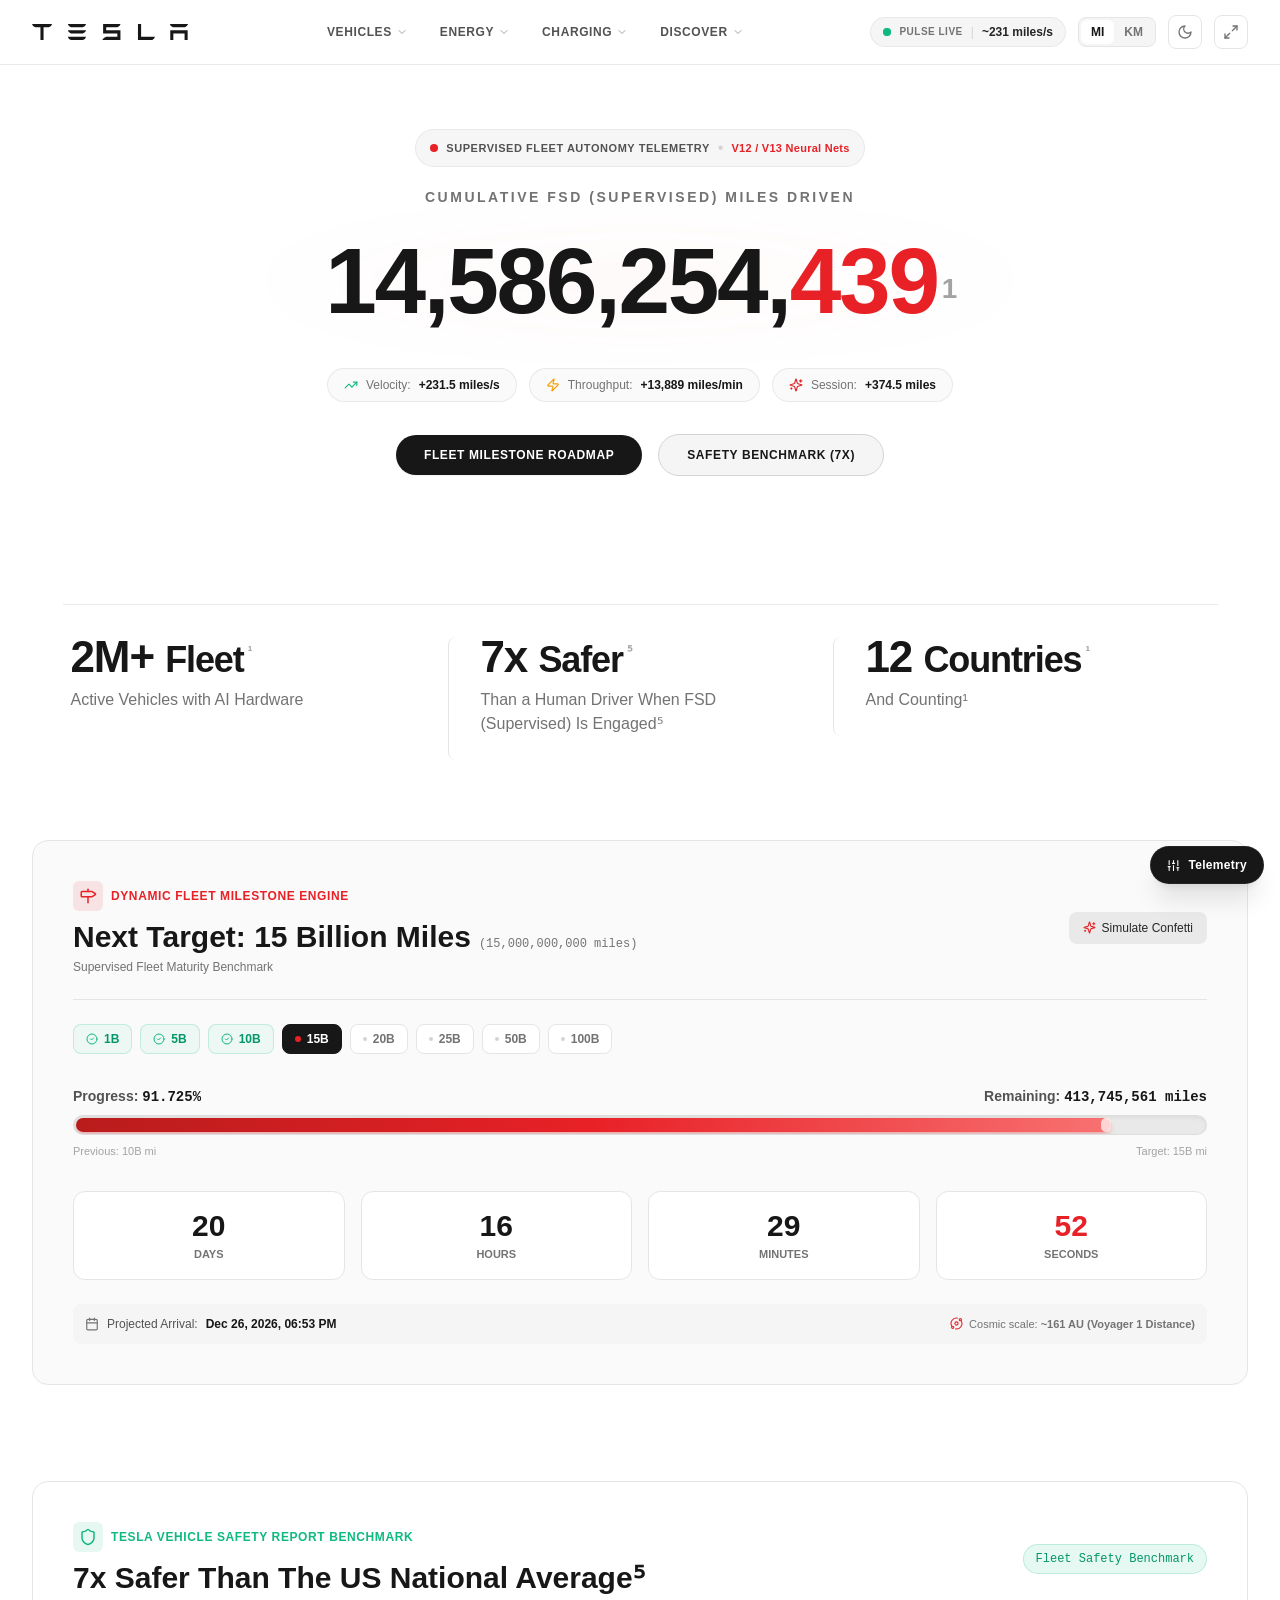
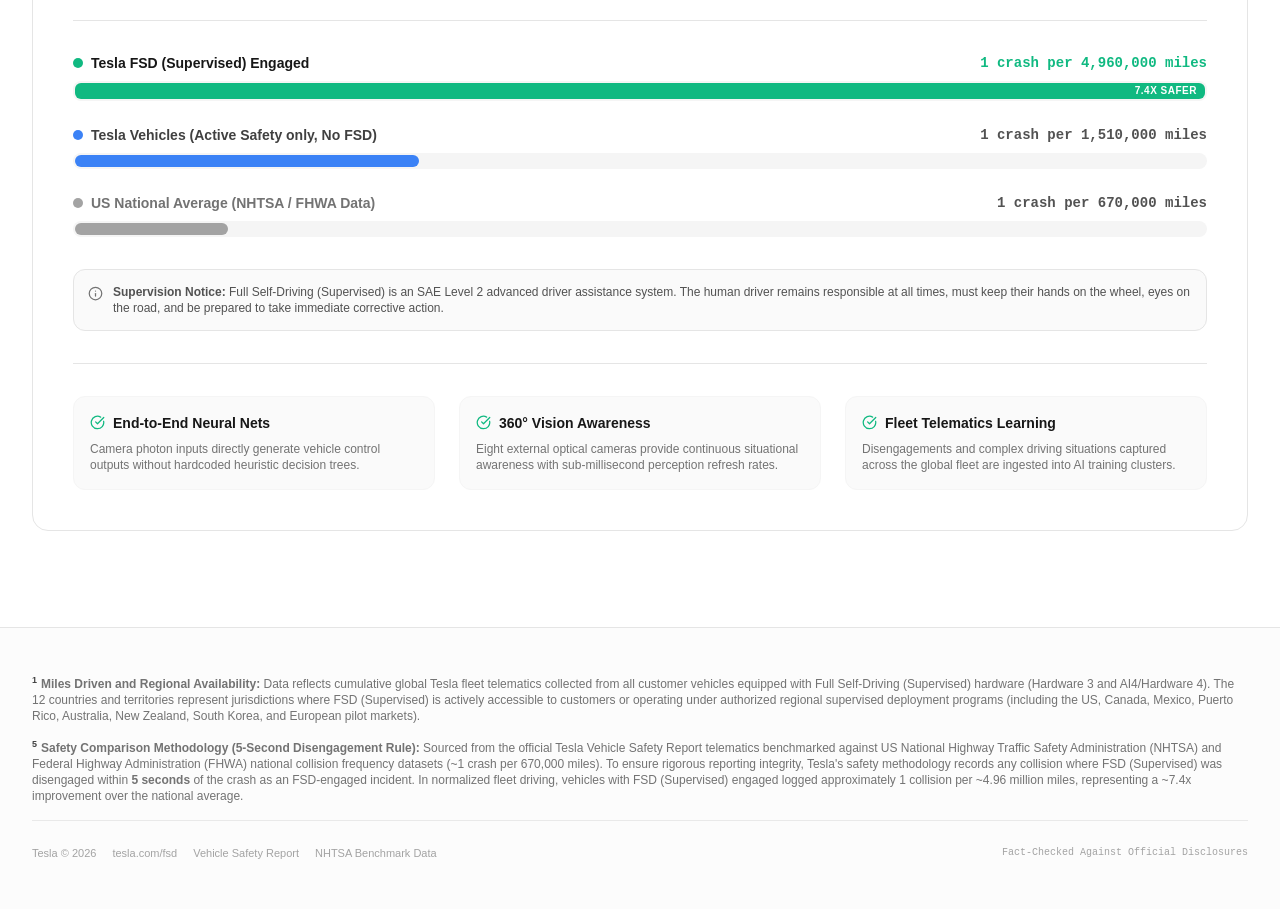
==== commit 5afde903: "Deploy latest build with mobile accordion, accessibility, and simulation polish" ====
--- a/fsd/index.html
+++ b/fsd/index.html
@@ -13,8 +13,8 @@
     <link rel="preconnect" href="https://fonts.googleapis.com">
     <link rel="preconnect" href="https://fonts.gstatic.com" crossorigin>
     <link href="https://fonts.googleapis.com/css2?family=Inter:wght@300;400;500;600;700;800;900&display=swap" rel="stylesheet">
-    <script type="module" crossorigin src="./assets/index-Cz-myd2f.js"></script>
-    <link rel="stylesheet" crossorigin href="./assets/index-CS_DL4Sk.css">
+    <script type="module" crossorigin src="./assets/index-CvN5PrtA.js"></script>
+    <link rel="stylesheet" crossorigin href="./assets/index-CfLk1Mv0.css">
   </head>
   <body class="bg-[#ffffff] text-[#171a20] dark:bg-[#050505] dark:text-[#eeeeee] transition-colors duration-300 antialiased selection:bg-red-500/20 selection:text-red-500 overflow-x-hidden">
     <div id="root"></div>
--- a/fsd/assets/index-CfLk1Mv0.css
+++ b/fsd/assets/index-CfLk1Mv0.css
@@ -0,0 +1 @@
+*,:before,:after{--tw-border-spacing-x: 0;--tw-border-spacing-y: 0;--tw-translate-x: 0;--tw-translate-y: 0;--tw-rotate: 0;--tw-skew-x: 0;--tw-skew-y: 0;--tw-scale-x: 1;--tw-scale-y: 1;--tw-pan-x: ;--tw-pan-y: ;--tw-pinch-zoom: ;--tw-scroll-snap-strictness: proximity;--tw-gradient-from-position: ;--tw-gradient-via-position: ;--tw-gradient-to-position: ;--tw-ordinal: ;--tw-slashed-zero: ;--tw-numeric-figure: ;--tw-numeric-spacing: ;--tw-numeric-fraction: ;--tw-ring-inset: ;--tw-ring-offset-width: 0px;--tw-ring-offset-color: #fff;--tw-ring-color: rgb(59 130 246 / .5);--tw-ring-offset-shadow: 0 0 #0000;--tw-ring-shadow: 0 0 #0000;--tw-shadow: 0 0 #0000;--tw-shadow-colored: 0 0 #0000;--tw-blur: ;--tw-brightness: ;--tw-contrast: ;--tw-grayscale: ;--tw-hue-rotate: ;--tw-invert: ;--tw-saturate: ;--tw-sepia: ;--tw-drop-shadow: ;--tw-backdrop-blur: ;--tw-backdrop-brightness: ;--tw-backdrop-contrast: ;--tw-backdrop-grayscale: ;--tw-backdrop-hue-rotate: ;--tw-backdrop-invert: ;--tw-backdrop-opacity: ;--tw-backdrop-saturate: ;--tw-backdrop-sepia: ;--tw-contain-size: ;--tw-contain-layout: ;--tw-contain-paint: ;--tw-contain-style: }::backdrop{--tw-border-spacing-x: 0;--tw-border-spacing-y: 0;--tw-translate-x: 0;--tw-translate-y: 0;--tw-rotate: 0;--tw-skew-x: 0;--tw-skew-y: 0;--tw-scale-x: 1;--tw-scale-y: 1;--tw-pan-x: ;--tw-pan-y: ;--tw-pinch-zoom: ;--tw-scroll-snap-strictness: proximity;--tw-gradient-from-position: ;--tw-gradient-via-position: ;--tw-gradient-to-position: ;--tw-ordinal: ;--tw-slashed-zero: ;--tw-numeric-figure: ;--tw-numeric-spacing: ;--tw-numeric-fraction: ;--tw-ring-inset: ;--tw-ring-offset-width: 0px;--tw-ring-offset-color: #fff;--tw-ring-color: rgb(59 130 246 / .5);--tw-ring-offset-shadow: 0 0 #0000;--tw-ring-shadow: 0 0 #0000;--tw-shadow: 0 0 #0000;--tw-shadow-colored: 0 0 #0000;--tw-blur: ;--tw-brightness: ;--tw-contrast: ;--tw-grayscale: ;--tw-hue-rotate: ;--tw-invert: ;--tw-saturate: ;--tw-sepia: ;--tw-drop-shadow: ;--tw-backdrop-blur: ;--tw-backdrop-brightness: ;--tw-backdrop-contrast: ;--tw-backdrop-grayscale: ;--tw-backdrop-hue-rotate: ;--tw-backdrop-invert: ;--tw-backdrop-opacity: ;--tw-backdrop-saturate: ;--tw-backdrop-sepia: ;--tw-contain-size: ;--tw-contain-layout: ;--tw-contain-paint: ;--tw-contain-style: }*,:before,:after{box-sizing:border-box;border-width:0;border-style:solid;border-color:#e5e7eb}:before,:after{--tw-content: ""}html,:host{line-height:1.5;-webkit-text-size-adjust:100%;-moz-tab-size:4;-o-tab-size:4;tab-size:4;font-family:ui-sans-serif,system-ui,sans-serif,"Apple Color Emoji","Segoe UI Emoji",Segoe UI Symbol,"Noto Color Emoji";font-feature-settings:normal;font-variation-settings:normal;-webkit-tap-highlight-color:transparent}body{margin:0;line-height:inherit}hr{height:0;color:inherit;border-top-width:1px}abbr:where([title]){-webkit-text-decoration:underline dotted;text-decoration:underline dotted}h1,h2,h3,h4,h5,h6{font-size:inherit;font-weight:inherit}a{color:inherit;text-decoration:inherit}b,strong{font-weight:bolder}code,kbd,samp,pre{font-family:ui-monospace,SFMono-Regular,Menlo,Monaco,Consolas,Liberation Mono,Courier New,monospace;font-feature-settings:normal;font-variation-settings:normal;font-size:1em}small{font-size:80%}sub,sup{font-size:75%;line-height:0;position:relative;vertical-align:baseline}sub{bottom:-.25em}sup{top:-.5em}table{text-indent:0;border-color:inherit;border-collapse:collapse}button,input,optgroup,select,textarea{font-family:inherit;font-feature-settings:inherit;font-variation-settings:inherit;font-size:100%;font-weight:inherit;line-height:inherit;letter-spacing:inherit;color:inherit;margin:0;padding:0}button,select{text-transform:none}button,input:where([type=button]),input:where([type=reset]),input:where([type=submit]){-webkit-appearance:button;background-color:transparent;background-image:none}:-moz-focusring{outline:auto}:-moz-ui-invalid{box-shadow:none}progress{vertical-align:baseline}::-webkit-inner-spin-button,::-webkit-outer-spin-button{height:auto}[type=search]{-webkit-appearance:textfield;outline-offset:-2px}::-webkit-search-decoration{-webkit-appearance:none}::-webkit-file-upload-button{-webkit-appearance:button;font:inherit}summary{display:list-item}blockquote,dl,dd,h1,h2,h3,h4,h5,h6,hr,figure,p,pre{margin:0}fieldset{margin:0;padding:0}legend{padding:0}ol,ul,menu{list-style:none;margin:0;padding:0}dialog{padding:0}textarea{resize:vertical}input::-moz-placeholder,textarea::-moz-placeholder{opacity:1;color:#9ca3af}input::placeholder,textarea::placeholder{opacity:1;color:#9ca3af}button,[role=button]{cursor:pointer}:disabled{cursor:default}img,svg,video,canvas,audio,iframe,embed,object{display:block;vertical-align:middle}img,video{max-width:100%;height:auto}[hidden]:where(:not([hidden=until-found])){display:none}:root{--color-tesla-red: #e82127}body{font-family:Inter,-apple-system,BlinkMacSystemFont,Segoe UI,Roboto,Helvetica,Arial,sans-serif}.pointer-events-none{pointer-events:none}.fixed{position:fixed}.absolute{position:absolute}.relative{position:relative}.sticky{position:sticky}.-inset-4{top:-1rem;right:-1rem;bottom:-1rem;left:-1rem}.inset-0{top:0;right:0;bottom:0;left:0}.inset-y-0{top:0;bottom:0}.-top-\[0\.55em\]{top:-.55em}.bottom-0{bottom:0}.bottom-12{bottom:3rem}.bottom-3{bottom:.75rem}.left-0{left:0}.right-0{right:0}.right-2{right:.5rem}.right-3{right:.75rem}.right-5{right:1.25rem}.top-0{top:0}.top-16{top:4rem}.top-5{top:1.25rem}.z-0{z-index:0}.z-10{z-index:10}.z-40{z-index:40}.z-50{z-index:50}.-mx-1{margin-left:-.25rem;margin-right:-.25rem}.mx-auto{margin-left:auto;margin-right:auto}.my-2{margin-top:.5rem;margin-bottom:.5rem}.my-auto{margin-top:auto;margin-bottom:auto}.mb-1{margin-bottom:.25rem}.mb-1\.5{margin-bottom:.375rem}.mb-2{margin-bottom:.5rem}.mb-2\.5{margin-bottom:.625rem}.mb-3{margin-bottom:.75rem}.mb-4{margin-bottom:1rem}.mb-5{margin-bottom:1.25rem}.mb-6{margin-bottom:1.5rem}.ml-1{margin-left:.25rem}.ml-2{margin-left:.5rem}.mr-1{margin-right:.25rem}.mr-2{margin-right:.5rem}.mt-0\.5{margin-top:.125rem}.mt-1{margin-top:.25rem}.mt-1\.5{margin-top:.375rem}.mt-12{margin-top:3rem}.mt-2{margin-top:.5rem}.mt-3{margin-top:.75rem}.mt-4{margin-top:1rem}.mt-5{margin-top:1.25rem}.mt-6{margin-top:1.5rem}.mt-8{margin-top:2rem}.line-clamp-2{overflow:hidden;display:-webkit-box;-webkit-box-orient:vertical;-webkit-line-clamp:2}.block{display:block}.inline-block{display:inline-block}.flex{display:flex}.inline-flex{display:inline-flex}.grid{display:grid}.hidden{display:none}.h-1{height:.25rem}.h-1\.5{height:.375rem}.h-16{height:4rem}.h-2{height:.5rem}.h-3\.5{height:.875rem}.h-4{height:1rem}.h-full{height:100%}.max-h-\[82vh\]{max-height:82vh}.max-h-\[88vh\]{max-height:88vh}.min-h-screen{min-height:100vh}.w-1{width:.25rem}.w-1\.5{width:.375rem}.w-2{width:.5rem}.w-2\.5{width:.625rem}.w-\[13\.5\%\]{width:13.5%}.w-\[30\.4\%\]{width:30.4%}.w-\[calc\(100vw-1\.5rem\)\]{width:calc(100vw - 1.5rem)}.w-auto{width:auto}.w-full{width:100%}.min-w-0{min-width:0px}.min-w-\[210px\]{min-width:210px}.max-w-2xl{max-width:42rem}.max-w-7xl{max-width:80rem}.max-w-\[110px\]{max-width:110px}.max-w-full{max-width:100%}.max-w-sm{max-width:24rem}.max-w-xs{max-width:20rem}.flex-1{flex:1 1 0%}.shrink-0{flex-shrink:0}.rotate-180{--tw-rotate: 180deg;transform:translate(var(--tw-translate-x),var(--tw-translate-y)) rotate(var(--tw-rotate)) skew(var(--tw-skew-x)) skewY(var(--tw-skew-y)) scaleX(var(--tw-scale-x)) scaleY(var(--tw-scale-y))}@keyframes ping{75%,to{transform:scale(2);opacity:0}}.animate-ping{animation:ping 1s cubic-bezier(0,0,.2,1) infinite}@keyframes pulse{50%{opacity:.5}}.animate-pulse{animation:pulse 2s cubic-bezier(.4,0,.6,1) infinite}.cursor-default{cursor:default}.cursor-pointer{cursor:pointer}.select-none{-webkit-user-select:none;-moz-user-select:none;user-select:none}.resize{resize:both}.grid-cols-1{grid-template-columns:repeat(1,minmax(0,1fr))}.grid-cols-2{grid-template-columns:repeat(2,minmax(0,1fr))}.grid-cols-3{grid-template-columns:repeat(3,minmax(0,1fr))}.grid-cols-4{grid-template-columns:repeat(4,minmax(0,1fr))}.flex-col{flex-direction:column}.flex-wrap{flex-wrap:wrap}.items-start{align-items:flex-start}.items-end{align-items:flex-end}.items-center{align-items:center}.items-baseline{align-items:baseline}.justify-start{justify-content:flex-start}.justify-center{justify-content:center}.justify-between{justify-content:space-between}.gap-1{gap:.25rem}.gap-1\.5{gap:.375rem}.gap-2{gap:.5rem}.gap-2\.5{gap:.625rem}.gap-3{gap:.75rem}.gap-3\.5{gap:.875rem}.gap-4{gap:1rem}.gap-6{gap:1.5rem}.space-x-1>:not([hidden])~:not([hidden]){--tw-space-x-reverse: 0;margin-right:calc(.25rem * var(--tw-space-x-reverse));margin-left:calc(.25rem * calc(1 - var(--tw-space-x-reverse)))}.space-x-1\.5>:not([hidden])~:not([hidden]){--tw-space-x-reverse: 0;margin-right:calc(.375rem * var(--tw-space-x-reverse));margin-left:calc(.375rem * calc(1 - var(--tw-space-x-reverse)))}.space-x-2>:not([hidden])~:not([hidden]){--tw-space-x-reverse: 0;margin-right:calc(.5rem * var(--tw-space-x-reverse));margin-left:calc(.5rem * calc(1 - var(--tw-space-x-reverse)))}.space-x-2\.5>:not([hidden])~:not([hidden]){--tw-space-x-reverse: 0;margin-right:calc(.625rem * var(--tw-space-x-reverse));margin-left:calc(.625rem * calc(1 - var(--tw-space-x-reverse)))}.space-x-3>:not([hidden])~:not([hidden]){--tw-space-x-reverse: 0;margin-right:calc(.75rem * var(--tw-space-x-reverse));margin-left:calc(.75rem * calc(1 - var(--tw-space-x-reverse)))}.space-x-4>:not([hidden])~:not([hidden]){--tw-space-x-reverse: 0;margin-right:calc(1rem * var(--tw-space-x-reverse));margin-left:calc(1rem * calc(1 - var(--tw-space-x-reverse)))}.space-y-1>:not([hidden])~:not([hidden]){--tw-space-y-reverse: 0;margin-top:calc(.25rem * calc(1 - var(--tw-space-y-reverse)));margin-bottom:calc(.25rem * var(--tw-space-y-reverse))}.space-y-1\.5>:not([hidden])~:not([hidden]){--tw-space-y-reverse: 0;margin-top:calc(.375rem * calc(1 - var(--tw-space-y-reverse)));margin-bottom:calc(.375rem * var(--tw-space-y-reverse))}.space-y-3>:not([hidden])~:not([hidden]){--tw-space-y-reverse: 0;margin-top:calc(.75rem * calc(1 - var(--tw-space-y-reverse)));margin-bottom:calc(.75rem * var(--tw-space-y-reverse))}.space-y-4>:not([hidden])~:not([hidden]){--tw-space-y-reverse: 0;margin-top:calc(1rem * calc(1 - var(--tw-space-y-reverse)));margin-bottom:calc(1rem * var(--tw-space-y-reverse))}.space-y-5>:not([hidden])~:not([hidden]){--tw-space-y-reverse: 0;margin-top:calc(1.25rem * calc(1 - var(--tw-space-y-reverse)));margin-bottom:calc(1.25rem * var(--tw-space-y-reverse))}.self-start{align-self:flex-start}.overflow-hidden{overflow:hidden}.overflow-visible{overflow:visible}.overflow-x-auto{overflow-x:auto}.overflow-y-auto{overflow-y:auto}.overflow-x-hidden{overflow-x:hidden}.scroll-smooth{scroll-behavior:smooth}.truncate{overflow:hidden;text-overflow:ellipsis;white-space:nowrap}.whitespace-nowrap{white-space:nowrap}.rounded-2xl{border-radius:1rem}.rounded-3xl{border-radius:1.5rem}.rounded-full{border-radius:9999px}.rounded-lg{border-radius:.5rem}.rounded-md{border-radius:.375rem}.rounded-xl{border-radius:.75rem}.border{border-width:1px}.border-b{border-bottom-width:1px}.border-t{border-top-width:1px}.border-dashed{border-style:dashed}.border-emerald-500\/20{border-color:#10b98133}.border-emerald-500\/30{border-color:#10b9814d}.border-neutral-100{--tw-border-opacity: 1;border-color:rgb(245 245 245 / var(--tw-border-opacity, 1))}.border-neutral-200{--tw-border-opacity: 1;border-color:rgb(229 229 229 / var(--tw-border-opacity, 1))}.border-neutral-200\/60{border-color:#e5e5e599}.border-neutral-200\/80{border-color:#e5e5e5cc}.border-neutral-300{--tw-border-opacity: 1;border-color:rgb(212 212 212 / var(--tw-border-opacity, 1))}.border-neutral-300\/60{border-color:#d4d4d499}.border-neutral-700\/30{border-color:#4040404d}.border-neutral-900{--tw-border-opacity: 1;border-color:rgb(23 23 23 / var(--tw-border-opacity, 1))}.border-red-500\/30{border-color:#ef44444d}.bg-\[\#ffffff\]{--tw-bg-opacity: 1;background-color:rgb(255 255 255 / var(--tw-bg-opacity, 1))}.bg-black\/75{background-color:#000000bf}.bg-blue-500{--tw-bg-opacity: 1;background-color:rgb(59 130 246 / var(--tw-bg-opacity, 1))}.bg-emerald-400{--tw-bg-opacity: 1;background-color:rgb(52 211 153 / var(--tw-bg-opacity, 1))}.bg-emerald-500{--tw-bg-opacity: 1;background-color:rgb(16 185 129 / var(--tw-bg-opacity, 1))}.bg-emerald-500\/10{background-color:#10b9811a}.bg-emerald-500\/15{background-color:#10b98126}.bg-emerald-500\/5{background-color:#10b9810d}.bg-neutral-100{--tw-bg-opacity: 1;background-color:rgb(245 245 245 / var(--tw-bg-opacity, 1))}.bg-neutral-100\/90{background-color:#f5f5f5e6}.bg-neutral-200{--tw-bg-opacity: 1;background-color:rgb(229 229 229 / var(--tw-bg-opacity, 1))}.bg-neutral-200\/80{background-color:#e5e5e5cc}.bg-neutral-300{--tw-bg-opacity: 1;background-color:rgb(212 212 212 / var(--tw-bg-opacity, 1))}.bg-neutral-400{--tw-bg-opacity: 1;background-color:rgb(163 163 163 / var(--tw-bg-opacity, 1))}.bg-neutral-50{--tw-bg-opacity: 1;background-color:rgb(250 250 250 / var(--tw-bg-opacity, 1))}.bg-neutral-50\/50{background-color:#fafafa80}.bg-neutral-50\/80{background-color:#fafafacc}.bg-neutral-900{--tw-bg-opacity: 1;background-color:rgb(23 23 23 / var(--tw-bg-opacity, 1))}.bg-red-500\/10{background-color:#ef44441a}.bg-tesla-red{--tw-bg-opacity: 1;background-color:rgb(232 33 39 / var(--tw-bg-opacity, 1))}.bg-tesla-red\/10{background-color:#e821271a}.bg-white{--tw-bg-opacity: 1;background-color:rgb(255 255 255 / var(--tw-bg-opacity, 1))}.bg-white\/70{background-color:#ffffffb3}.bg-white\/90{background-color:#ffffffe6}.bg-white\/95{background-color:#fffffff2}.bg-\[radial-gradient\(ellipse_at_center\,_var\(--tw-gradient-stops\)\)\]{background-image:radial-gradient(ellipse at center,var(--tw-gradient-stops))}.bg-gradient-to-r{background-image:linear-gradient(to right,var(--tw-gradient-stops))}.from-red-500\/10{--tw-gradient-from: rgb(239 68 68 / .1) var(--tw-gradient-from-position);--tw-gradient-to: rgb(239 68 68 / 0) var(--tw-gradient-to-position);--tw-gradient-stops: var(--tw-gradient-from), var(--tw-gradient-to)}.from-red-700{--tw-gradient-from: #b91c1c var(--tw-gradient-from-position);--tw-gradient-to: rgb(185 28 28 / 0) var(--tw-gradient-to-position);--tw-gradient-stops: var(--tw-gradient-from), var(--tw-gradient-to)}.via-\[\#e82127\]{--tw-gradient-to: rgb(232 33 39 / 0) var(--tw-gradient-to-position);--tw-gradient-stops: var(--tw-gradient-from), #e82127 var(--tw-gradient-via-position), var(--tw-gradient-to)}.via-transparent{--tw-gradient-to: rgb(0 0 0 / 0) var(--tw-gradient-to-position);--tw-gradient-stops: var(--tw-gradient-from), transparent var(--tw-gradient-via-position), var(--tw-gradient-to)}.to-red-400{--tw-gradient-to: #f87171 var(--tw-gradient-to-position)}.to-transparent{--tw-gradient-to: transparent var(--tw-gradient-to-position)}.fill-current{fill:currentColor}.p-0{padding:0}.p-0\.5{padding:.125rem}.p-1{padding:.25rem}.p-1\.5{padding:.375rem}.p-2{padding:.5rem}.p-2\.5{padding:.625rem}.p-3{padding:.75rem}.p-3\.5{padding:.875rem}.p-4{padding:1rem}.p-6{padding:1.5rem}.px-1{padding-left:.25rem;padding-right:.25rem}.px-1\.5{padding-left:.375rem;padding-right:.375rem}.px-2{padding-left:.5rem;padding-right:.5rem}.px-2\.5{padding-left:.625rem;padding-right:.625rem}.px-3{padding-left:.75rem;padding-right:.75rem}.px-3\.5{padding-left:.875rem;padding-right:.875rem}.px-4{padding-left:1rem;padding-right:1rem}.px-6{padding-left:1.5rem;padding-right:1.5rem}.px-7{padding-left:1.75rem;padding-right:1.75rem}.py-0\.5{padding-top:.125rem;padding-bottom:.125rem}.py-1{padding-top:.25rem;padding-bottom:.25rem}.py-1\.5{padding-top:.375rem;padding-bottom:.375rem}.py-12{padding-top:3rem;padding-bottom:3rem}.py-2{padding-top:.5rem;padding-bottom:.5rem}.py-2\.5{padding-top:.625rem;padding-bottom:.625rem}.py-3{padding-top:.75rem;padding-bottom:.75rem}.py-6{padding-top:1.5rem;padding-bottom:1.5rem}.py-8{padding-top:2rem;padding-bottom:2rem}.pb-12{padding-bottom:3rem}.pb-2{padding-bottom:.5rem}.pb-3{padding-bottom:.75rem}.pb-4{padding-bottom:1rem}.pr-3{padding-right:.75rem}.pt-3{padding-top:.75rem}.pt-4{padding-top:1rem}.pt-6{padding-top:1.5rem}.text-left{text-align:left}.text-center{text-align:center}.text-right{text-align:right}.font-mono{font-family:ui-monospace,SFMono-Regular,Menlo,Monaco,Consolas,Liberation Mono,Courier New,monospace}.font-tesla{font-family:Universal Sans,Gotham,-apple-system,BlinkMacSystemFont,Segoe UI,Roboto,Helvetica,Arial,sans-serif}.text-2xl{font-size:1.5rem;line-height:2rem}.text-3xl{font-size:1.875rem;line-height:2.25rem}.text-\[0\.3em\]{font-size:.3em}.text-\[10px\]{font-size:10px}.text-\[11px\]{font-size:11px}.text-\[9px\]{font-size:9px}.text-sm{font-size:.875rem;line-height:1.25rem}.text-xl{font-size:1.25rem;line-height:1.75rem}.text-xs{font-size:.75rem;line-height:1rem}.font-bold{font-weight:700}.font-extrabold{font-weight:800}.font-medium{font-weight:500}.font-normal{font-weight:400}.font-semibold{font-weight:600}.uppercase{text-transform:uppercase}.tabular-nums{--tw-numeric-spacing: tabular-nums;font-variant-numeric:var(--tw-ordinal) var(--tw-slashed-zero) var(--tw-numeric-figure) var(--tw-numeric-spacing) var(--tw-numeric-fraction)}.leading-none{line-height:1}.leading-relaxed{line-height:1.625}.leading-snug{line-height:1.375}.tracking-\[0\.18em\]{letter-spacing:.18em}.tracking-tight{letter-spacing:-.025em}.tracking-wide{letter-spacing:.025em}.tracking-wider{letter-spacing:.05em}.tracking-widest{letter-spacing:.1em}.text-\[\#171a20\]{--tw-text-opacity: 1;color:rgb(23 26 32 / var(--tw-text-opacity, 1))}.text-amber-500{--tw-text-opacity: 1;color:rgb(245 158 11 / var(--tw-text-opacity, 1))}.text-blue-500{--tw-text-opacity: 1;color:rgb(59 130 246 / var(--tw-text-opacity, 1))}.text-emerald-500{--tw-text-opacity: 1;color:rgb(16 185 129 / var(--tw-text-opacity, 1))}.text-emerald-600{--tw-text-opacity: 1;color:rgb(5 150 105 / var(--tw-text-opacity, 1))}.text-neutral-300{--tw-text-opacity: 1;color:rgb(212 212 212 / var(--tw-text-opacity, 1))}.text-neutral-400{--tw-text-opacity: 1;color:rgb(163 163 163 / var(--tw-text-opacity, 1))}.text-neutral-500{--tw-text-opacity: 1;color:rgb(115 115 115 / var(--tw-text-opacity, 1))}.text-neutral-600{--tw-text-opacity: 1;color:rgb(82 82 82 / var(--tw-text-opacity, 1))}.text-neutral-700{--tw-text-opacity: 1;color:rgb(64 64 64 / var(--tw-text-opacity, 1))}.text-neutral-800{--tw-text-opacity: 1;color:rgb(38 38 38 / var(--tw-text-opacity, 1))}.text-neutral-900{--tw-text-opacity: 1;color:rgb(23 23 23 / var(--tw-text-opacity, 1))}.text-tesla-red{--tw-text-opacity: 1;color:rgb(232 33 39 / var(--tw-text-opacity, 1))}.text-white{--tw-text-opacity: 1;color:rgb(255 255 255 / var(--tw-text-opacity, 1))}.antialiased{-webkit-font-smoothing:antialiased;-moz-osx-font-smoothing:grayscale}.opacity-100{opacity:1}.opacity-60{opacity:.6}.opacity-75{opacity:.75}.shadow-2xl{--tw-shadow: 0 25px 50px -12px rgb(0 0 0 / .25);--tw-shadow-colored: 0 25px 50px -12px var(--tw-shadow-color);box-shadow:var(--tw-ring-offset-shadow, 0 0 #0000),var(--tw-ring-shadow, 0 0 #0000),var(--tw-shadow)}.shadow-inner{--tw-shadow: inset 0 2px 4px 0 rgb(0 0 0 / .05);--tw-shadow-colored: inset 0 2px 4px 0 var(--tw-shadow-color);box-shadow:var(--tw-ring-offset-shadow, 0 0 #0000),var(--tw-ring-shadow, 0 0 #0000),var(--tw-shadow)}.shadow-md{--tw-shadow: 0 4px 6px -1px rgb(0 0 0 / .1), 0 2px 4px -2px rgb(0 0 0 / .1);--tw-shadow-colored: 0 4px 6px -1px var(--tw-shadow-color), 0 2px 4px -2px var(--tw-shadow-color);box-shadow:var(--tw-ring-offset-shadow, 0 0 #0000),var(--tw-ring-shadow, 0 0 #0000),var(--tw-shadow)}.shadow-sm{--tw-shadow: 0 1px 2px 0 rgb(0 0 0 / .05);--tw-shadow-colored: 0 1px 2px 0 var(--tw-shadow-color);box-shadow:var(--tw-ring-offset-shadow, 0 0 #0000),var(--tw-ring-shadow, 0 0 #0000),var(--tw-shadow)}.shadow-xl{--tw-shadow: 0 20px 25px -5px rgb(0 0 0 / .1), 0 8px 10px -6px rgb(0 0 0 / .1);--tw-shadow-colored: 0 20px 25px -5px var(--tw-shadow-color), 0 8px 10px -6px var(--tw-shadow-color);box-shadow:var(--tw-ring-offset-shadow, 0 0 #0000),var(--tw-ring-shadow, 0 0 #0000),var(--tw-shadow)}.shadow-red-500\/30{--tw-shadow-color: rgb(239 68 68 / .3);--tw-shadow: var(--tw-shadow-colored)}.blur-2xl{--tw-blur: blur(40px);filter:var(--tw-blur) var(--tw-brightness) var(--tw-contrast) var(--tw-grayscale) var(--tw-hue-rotate) var(--tw-invert) var(--tw-saturate) var(--tw-sepia) var(--tw-drop-shadow)}.backdrop-blur-md{--tw-backdrop-blur: blur(12px);-webkit-backdrop-filter:var(--tw-backdrop-blur) var(--tw-backdrop-brightness) var(--tw-backdrop-contrast) var(--tw-backdrop-grayscale) var(--tw-backdrop-hue-rotate) var(--tw-backdrop-invert) var(--tw-backdrop-opacity) var(--tw-backdrop-saturate) var(--tw-backdrop-sepia);backdrop-filter:var(--tw-backdrop-blur) var(--tw-backdrop-brightness) var(--tw-backdrop-contrast) var(--tw-backdrop-grayscale) var(--tw-backdrop-hue-rotate) var(--tw-backdrop-invert) var(--tw-backdrop-opacity) var(--tw-backdrop-saturate) var(--tw-backdrop-sepia)}.backdrop-blur-sm{--tw-backdrop-blur: blur(4px);-webkit-backdrop-filter:var(--tw-backdrop-blur) var(--tw-backdrop-brightness) var(--tw-backdrop-contrast) var(--tw-backdrop-grayscale) var(--tw-backdrop-hue-rotate) var(--tw-backdrop-invert) var(--tw-backdrop-opacity) var(--tw-backdrop-saturate) var(--tw-backdrop-sepia);backdrop-filter:var(--tw-backdrop-blur) var(--tw-backdrop-brightness) var(--tw-backdrop-contrast) var(--tw-backdrop-grayscale) var(--tw-backdrop-hue-rotate) var(--tw-backdrop-invert) var(--tw-backdrop-opacity) var(--tw-backdrop-saturate) var(--tw-backdrop-sepia)}.backdrop-blur-xl{--tw-backdrop-blur: blur(24px);-webkit-backdrop-filter:var(--tw-backdrop-blur) var(--tw-backdrop-brightness) var(--tw-backdrop-contrast) var(--tw-backdrop-grayscale) var(--tw-backdrop-hue-rotate) var(--tw-backdrop-invert) var(--tw-backdrop-opacity) var(--tw-backdrop-saturate) var(--tw-backdrop-sepia);backdrop-filter:var(--tw-backdrop-blur) var(--tw-backdrop-brightness) var(--tw-backdrop-contrast) var(--tw-backdrop-grayscale) var(--tw-backdrop-hue-rotate) var(--tw-backdrop-invert) var(--tw-backdrop-opacity) var(--tw-backdrop-saturate) var(--tw-backdrop-sepia)}.transition-all{transition-property:all;transition-timing-function:cubic-bezier(.4,0,.2,1);transition-duration:.15s}.transition-colors{transition-property:color,background-color,border-color,text-decoration-color,fill,stroke;transition-timing-function:cubic-bezier(.4,0,.2,1);transition-duration:.15s}.transition-opacity{transition-property:opacity;transition-timing-function:cubic-bezier(.4,0,.2,1);transition-duration:.15s}.transition-transform{transition-property:transform;transition-timing-function:cubic-bezier(.4,0,.2,1);transition-duration:.15s}.duration-200{transition-duration:.2s}.duration-300{transition-duration:.3s}.duration-700{transition-duration:.7s}.duration-75{transition-duration:75ms}.tabular-nums{font-variant-numeric:tabular-nums;font-feature-settings:"tnum"}.hero-counter-odometer{font-size:clamp(2.2rem,10.5vw,4.2rem);line-height:.95;letter-spacing:-.035em;display:inline-block}@media (min-width: 640px){.hero-counter-odometer{font-size:clamp(4.2rem,8.2vw,5.8rem)!important;line-height:1;letter-spacing:-.025em}}@media (min-width: 1024px){.hero-counter-odometer{font-size:clamp(5.8rem,6.8vw,7.8rem)!important;line-height:1;letter-spacing:-.025em}}.glow-tesla{text-shadow:0 0 20px rgba(232,33,39,.4),0 0 40px rgba(232,33,39,.2)}.glow-white{text-shadow:0 0 30px rgba(255,255,255,.25)}::-webkit-scrollbar{width:6px;height:6px}::-webkit-scrollbar-track{background:transparent}::-webkit-scrollbar-thumb{background:#7878784d;border-radius:9999px}::-webkit-scrollbar-thumb:hover{background:#78787899}.selection\:bg-red-500\/20 *::-moz-selection{background-color:#ef444433}.selection\:bg-red-500\/20 *::selection{background-color:#ef444433}.selection\:text-red-500 *::-moz-selection{--tw-text-opacity: 1;color:rgb(239 68 68 / var(--tw-text-opacity, 1))}.selection\:text-red-500 *::selection{--tw-text-opacity: 1;color:rgb(239 68 68 / var(--tw-text-opacity, 1))}.selection\:bg-red-500\/20::-moz-selection{background-color:#ef444433}.selection\:bg-red-500\/20::selection{background-color:#ef444433}.selection\:text-red-500::-moz-selection{--tw-text-opacity: 1;color:rgb(239 68 68 / var(--tw-text-opacity, 1))}.selection\:text-red-500::selection{--tw-text-opacity: 1;color:rgb(239 68 68 / var(--tw-text-opacity, 1))}.placeholder\:text-neutral-400::-moz-placeholder{--tw-text-opacity: 1;color:rgb(163 163 163 / var(--tw-text-opacity, 1))}.placeholder\:text-neutral-400::placeholder{--tw-text-opacity: 1;color:rgb(163 163 163 / var(--tw-text-opacity, 1))}.hover\:bg-neutral-100:hover{--tw-bg-opacity: 1;background-color:rgb(245 245 245 / var(--tw-bg-opacity, 1))}.hover\:bg-neutral-200:hover{--tw-bg-opacity: 1;background-color:rgb(229 229 229 / var(--tw-bg-opacity, 1))}.hover\:bg-neutral-300:hover{--tw-bg-opacity: 1;background-color:rgb(212 212 212 / var(--tw-bg-opacity, 1))}.hover\:text-neutral-700:hover{--tw-text-opacity: 1;color:rgb(64 64 64 / var(--tw-text-opacity, 1))}.hover\:text-neutral-900:hover{--tw-text-opacity: 1;color:rgb(23 23 23 / var(--tw-text-opacity, 1))}.hover\:underline:hover{text-decoration-line:underline}.hover\:opacity-90:hover{opacity:.9}.hover\:opacity-95:hover{opacity:.95}.focus\:border-tesla-red:focus{--tw-border-opacity: 1;border-color:rgb(232 33 39 / var(--tw-border-opacity, 1))}.focus\:outline-none:focus{outline:2px solid transparent;outline-offset:2px}.focus-visible\:ring-2:focus-visible{--tw-ring-offset-shadow: var(--tw-ring-inset) 0 0 0 var(--tw-ring-offset-width) var(--tw-ring-offset-color);--tw-ring-shadow: var(--tw-ring-inset) 0 0 0 calc(2px + var(--tw-ring-offset-width)) var(--tw-ring-color);box-shadow:var(--tw-ring-offset-shadow),var(--tw-ring-shadow),var(--tw-shadow, 0 0 #0000)}.focus-visible\:ring-tesla-red\/50:focus-visible{--tw-ring-color: rgb(232 33 39 / .5)}.active\:scale-\[0\.99\]:active{--tw-scale-x: .99;--tw-scale-y: .99;transform:translate(var(--tw-translate-x),var(--tw-translate-y)) rotate(var(--tw-rotate)) skew(var(--tw-skew-x)) skewY(var(--tw-skew-y)) scaleX(var(--tw-scale-x)) scaleY(var(--tw-scale-y))}.group:hover .group-hover\:-translate-y-0\.5{--tw-translate-y: -.125rem;transform:translate(var(--tw-translate-x),var(--tw-translate-y)) rotate(var(--tw-rotate)) skew(var(--tw-skew-x)) skewY(var(--tw-skew-y)) scaleX(var(--tw-scale-x)) scaleY(var(--tw-scale-y))}.group:hover .group-hover\:translate-x-0\.5{--tw-translate-x: .125rem;transform:translate(var(--tw-translate-x),var(--tw-translate-y)) rotate(var(--tw-rotate)) skew(var(--tw-skew-x)) skewY(var(--tw-skew-y)) scaleX(var(--tw-scale-x)) scaleY(var(--tw-scale-y))}.group:hover .group-hover\:text-tesla-red{--tw-text-opacity: 1;color:rgb(232 33 39 / var(--tw-text-opacity, 1))}.dark\:border-neutral-700:is(.dark *){--tw-border-opacity: 1;border-color:rgb(64 64 64 / var(--tw-border-opacity, 1))}.dark\:border-neutral-700\/60:is(.dark *){border-color:#40404099}.dark\:border-neutral-800:is(.dark *){--tw-border-opacity: 1;border-color:rgb(38 38 38 / var(--tw-border-opacity, 1))}.dark\:border-neutral-800\/60:is(.dark *){border-color:#26262699}.dark\:border-neutral-800\/80:is(.dark *){border-color:#262626cc}.dark\:border-white:is(.dark *){--tw-border-opacity: 1;border-color:rgb(255 255 255 / var(--tw-border-opacity, 1))}.dark\:bg-\[\#050505\]:is(.dark *){--tw-bg-opacity: 1;background-color:rgb(5 5 5 / var(--tw-bg-opacity, 1))}.dark\:bg-\[\#080808\]\/95:is(.dark *){background-color:#080808f2}.dark\:bg-\[\#0c0c0c\]:is(.dark *){--tw-bg-opacity: 1;background-color:rgb(12 12 12 / var(--tw-bg-opacity, 1))}.dark\:bg-\[\#111111\]:is(.dark *){--tw-bg-opacity: 1;background-color:rgb(17 17 17 / var(--tw-bg-opacity, 1))}.dark\:bg-black\/40:is(.dark *){background-color:#0006}.dark\:bg-black\/50:is(.dark *){background-color:#00000080}.dark\:bg-black\/90:is(.dark *){background-color:#000000e6}.dark\:bg-black\/95:is(.dark *){background-color:#000000f2}.dark\:bg-neutral-600:is(.dark *){--tw-bg-opacity: 1;background-color:rgb(82 82 82 / var(--tw-bg-opacity, 1))}.dark\:bg-neutral-700:is(.dark *){--tw-bg-opacity: 1;background-color:rgb(64 64 64 / var(--tw-bg-opacity, 1))}.dark\:bg-neutral-800:is(.dark *){--tw-bg-opacity: 1;background-color:rgb(38 38 38 / var(--tw-bg-opacity, 1))}.dark\:bg-neutral-800\/50:is(.dark *){background-color:#26262680}.dark\:bg-neutral-900:is(.dark *){--tw-bg-opacity: 1;background-color:rgb(23 23 23 / var(--tw-bg-opacity, 1))}.dark\:bg-neutral-900\/20:is(.dark *){background-color:#17171733}.dark\:bg-neutral-900\/30:is(.dark *){background-color:#1717174d}.dark\:bg-neutral-900\/40:is(.dark *){background-color:#17171766}.dark\:bg-neutral-900\/50:is(.dark *){background-color:#17171780}.dark\:bg-neutral-900\/60:is(.dark *){background-color:#17171799}.dark\:bg-neutral-900\/90:is(.dark *){background-color:#171717e6}.dark\:bg-white:is(.dark *){--tw-bg-opacity: 1;background-color:rgb(255 255 255 / var(--tw-bg-opacity, 1))}.dark\:text-\[\#eeeeee\]:is(.dark *){--tw-text-opacity: 1;color:rgb(238 238 238 / var(--tw-text-opacity, 1))}.dark\:text-emerald-400:is(.dark *){--tw-text-opacity: 1;color:rgb(52 211 153 / var(--tw-text-opacity, 1))}.dark\:text-neutral-200:is(.dark *){--tw-text-opacity: 1;color:rgb(229 229 229 / var(--tw-text-opacity, 1))}.dark\:text-neutral-300:is(.dark *){--tw-text-opacity: 1;color:rgb(212 212 212 / var(--tw-text-opacity, 1))}.dark\:text-neutral-400:is(.dark *){--tw-text-opacity: 1;color:rgb(163 163 163 / var(--tw-text-opacity, 1))}.dark\:text-neutral-600:is(.dark *){--tw-text-opacity: 1;color:rgb(82 82 82 / var(--tw-text-opacity, 1))}.dark\:text-neutral-700:is(.dark *){--tw-text-opacity: 1;color:rgb(64 64 64 / var(--tw-text-opacity, 1))}.dark\:text-neutral-900:is(.dark *){--tw-text-opacity: 1;color:rgb(23 23 23 / var(--tw-text-opacity, 1))}.dark\:text-neutral-950:is(.dark *){--tw-text-opacity: 1;color:rgb(10 10 10 / var(--tw-text-opacity, 1))}.dark\:text-red-400:is(.dark *){--tw-text-opacity: 1;color:rgb(248 113 113 / var(--tw-text-opacity, 1))}.dark\:text-red-500:is(.dark *){--tw-text-opacity: 1;color:rgb(239 68 68 / var(--tw-text-opacity, 1))}.dark\:text-white:is(.dark *){--tw-text-opacity: 1;color:rgb(255 255 255 / var(--tw-text-opacity, 1))}.dark\:opacity-80:is(.dark *){opacity:.8}.dark\:placeholder\:text-neutral-500:is(.dark *)::-moz-placeholder{--tw-text-opacity: 1;color:rgb(115 115 115 / var(--tw-text-opacity, 1))}.dark\:placeholder\:text-neutral-500:is(.dark *)::placeholder{--tw-text-opacity: 1;color:rgb(115 115 115 / var(--tw-text-opacity, 1))}.dark\:hover\:bg-neutral-700:hover:is(.dark *){--tw-bg-opacity: 1;background-color:rgb(64 64 64 / var(--tw-bg-opacity, 1))}.dark\:hover\:bg-neutral-800:hover:is(.dark *){--tw-bg-opacity: 1;background-color:rgb(38 38 38 / var(--tw-bg-opacity, 1))}.dark\:hover\:bg-neutral-800\/60:hover:is(.dark *){background-color:#26262699}.dark\:hover\:bg-neutral-800\/80:hover:is(.dark *){background-color:#262626cc}.dark\:hover\:bg-neutral-900:hover:is(.dark *){--tw-bg-opacity: 1;background-color:rgb(23 23 23 / var(--tw-bg-opacity, 1))}.dark\:hover\:text-white:hover:is(.dark *){--tw-text-opacity: 1;color:rgb(255 255 255 / var(--tw-text-opacity, 1))}@media (min-width: 640px){.sm\:bottom-14{bottom:3.5rem}.sm\:bottom-4{bottom:1rem}.sm\:right-4{right:1rem}.sm\:my-4{margin-top:1rem;margin-bottom:1rem}.sm\:mb-0{margin-bottom:0}.sm\:mb-2{margin-bottom:.5rem}.sm\:mt-0{margin-top:0}.sm\:mt-2{margin-top:.5rem}.sm\:mt-4{margin-top:1rem}.sm\:mt-6{margin-top:1.5rem}.sm\:mt-8{margin-top:2rem}.sm\:inline-flex{display:inline-flex}.sm\:h-2\.5{height:.625rem}.sm\:h-4{height:1rem}.sm\:h-5{height:1.25rem}.sm\:h-\[18px\]{height:18px}.sm\:w-2\.5{width:.625rem}.sm\:w-96{width:24rem}.sm\:w-\[18px\]{width:18px}.sm\:w-auto{width:auto}.sm\:grid-cols-2{grid-template-columns:repeat(2,minmax(0,1fr))}.sm\:grid-cols-3{grid-template-columns:repeat(3,minmax(0,1fr))}.sm\:grid-cols-4{grid-template-columns:repeat(4,minmax(0,1fr))}.sm\:flex-row{flex-direction:row}.sm\:items-center{align-items:center}.sm\:gap-2{gap:.5rem}.sm\:gap-3{gap:.75rem}.sm\:gap-4{gap:1rem}.sm\:gap-6{gap:1.5rem}.sm\:space-x-2>:not([hidden])~:not([hidden]){--tw-space-x-reverse: 0;margin-right:calc(.5rem * var(--tw-space-x-reverse));margin-left:calc(.5rem * calc(1 - var(--tw-space-x-reverse)))}.sm\:space-x-3>:not([hidden])~:not([hidden]){--tw-space-x-reverse: 0;margin-right:calc(.75rem * var(--tw-space-x-reverse));margin-left:calc(.75rem * calc(1 - var(--tw-space-x-reverse)))}.sm\:space-y-6>:not([hidden])~:not([hidden]){--tw-space-y-reverse: 0;margin-top:calc(1.5rem * calc(1 - var(--tw-space-y-reverse)));margin-bottom:calc(1.5rem * var(--tw-space-y-reverse))}.sm\:self-auto{align-self:auto}.sm\:rounded-2xl{border-radius:1rem}.sm\:p-2{padding:.5rem}.sm\:p-3\.5{padding:.875rem}.sm\:p-4{padding:1rem}.sm\:p-5{padding:1.25rem}.sm\:p-8{padding:2rem}.sm\:px-2\.5{padding-left:.625rem;padding-right:.625rem}.sm\:px-3{padding-left:.75rem;padding-right:.75rem}.sm\:px-3\.5{padding-left:.875rem;padding-right:.875rem}.sm\:px-4{padding-left:1rem;padding-right:1rem}.sm\:px-6{padding-left:1.5rem;padding-right:1.5rem}.sm\:py-1{padding-top:.25rem;padding-bottom:.25rem}.sm\:py-1\.5{padding-top:.375rem;padding-bottom:.375rem}.sm\:py-12{padding-top:3rem;padding-bottom:3rem}.sm\:py-2{padding-top:.5rem;padding-bottom:.5rem}.sm\:py-2\.5{padding-top:.625rem;padding-bottom:.625rem}.sm\:py-8{padding-top:2rem;padding-bottom:2rem}.sm\:pb-24{padding-bottom:6rem}.sm\:pb-6{padding-bottom:1.5rem}.sm\:pt-16{padding-top:4rem}.sm\:pt-8{padding-top:2rem}.sm\:text-2xl{font-size:1.5rem;line-height:2rem}.sm\:text-3xl{font-size:1.875rem;line-height:2.25rem}.sm\:text-4xl{font-size:2.25rem;line-height:2.5rem}.sm\:text-\[10px\]{font-size:10px}.sm\:text-\[11px\]{font-size:11px}.sm\:text-base{font-size:1rem;line-height:1.5rem}.sm\:text-sm{font-size:.875rem;line-height:1.25rem}.sm\:text-xs{font-size:.75rem;line-height:1rem}.sm\:opacity-0{opacity:0}.group:hover .sm\:group-hover\:opacity-100{opacity:1}}@media (min-width: 768px){.md\:flex{display:flex}.md\:grid-cols-3{grid-template-columns:repeat(3,minmax(0,1fr))}.md\:gap-0{gap:0px}.md\:border-b-0{border-bottom-width:0px}.md\:border-l{border-left-width:1px}.md\:px-8{padding-left:2rem;padding-right:2rem}.md\:pb-0{padding-bottom:0}.md\:pl-2{padding-left:.5rem}.md\:pl-8{padding-left:2rem}.md\:pr-8{padding-right:2rem}}@media (min-width: 1024px){.lg\:block{display:block}.lg\:flex{display:flex}.lg\:hidden{display:none}.lg\:grid-cols-4{grid-template-columns:repeat(4,minmax(0,1fr))}.lg\:grid-cols-6{grid-template-columns:repeat(6,minmax(0,1fr))}.lg\:p-10{padding:2.5rem}.lg\:px-8{padding-left:2rem;padding-right:2rem}.lg\:text-3xl{font-size:1.875rem;line-height:2.25rem}.lg\:text-4xl{font-size:2.25rem;line-height:2.5rem}.lg\:text-\[44px\]{font-size:44px}}
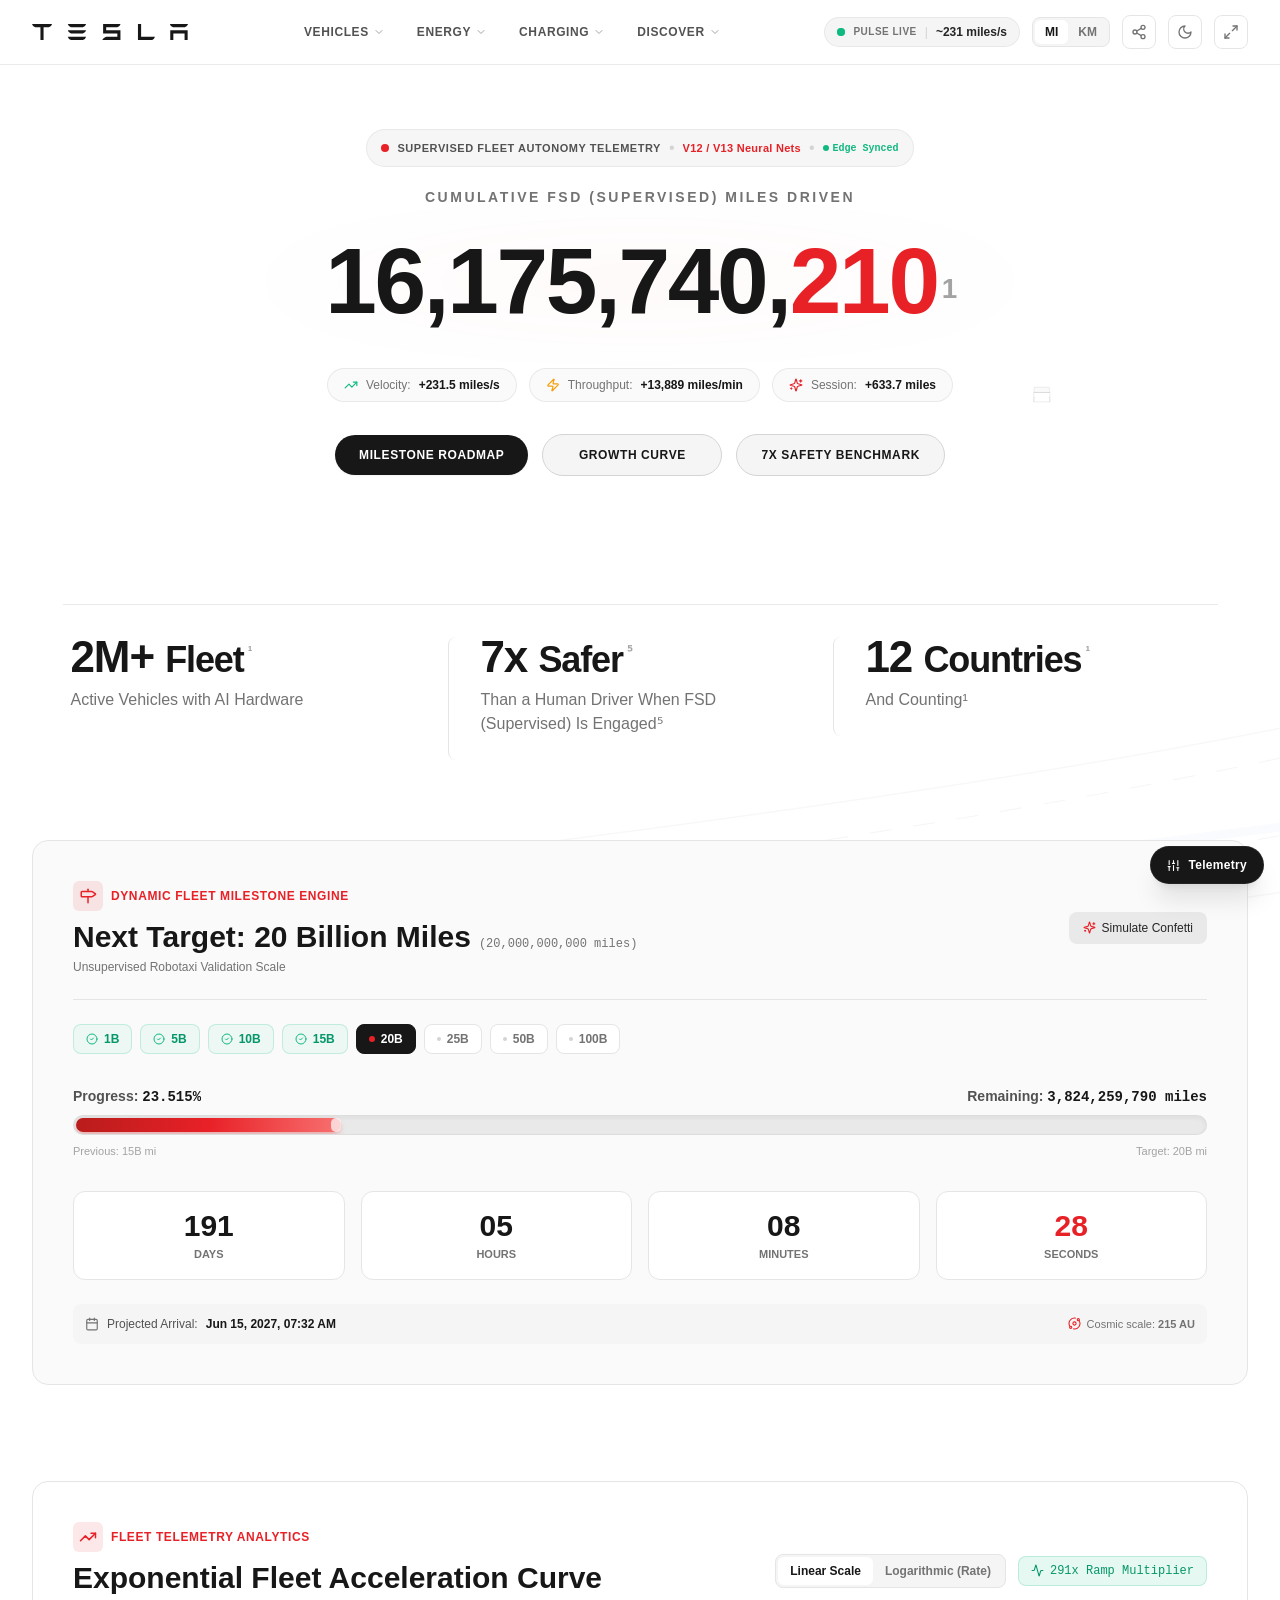
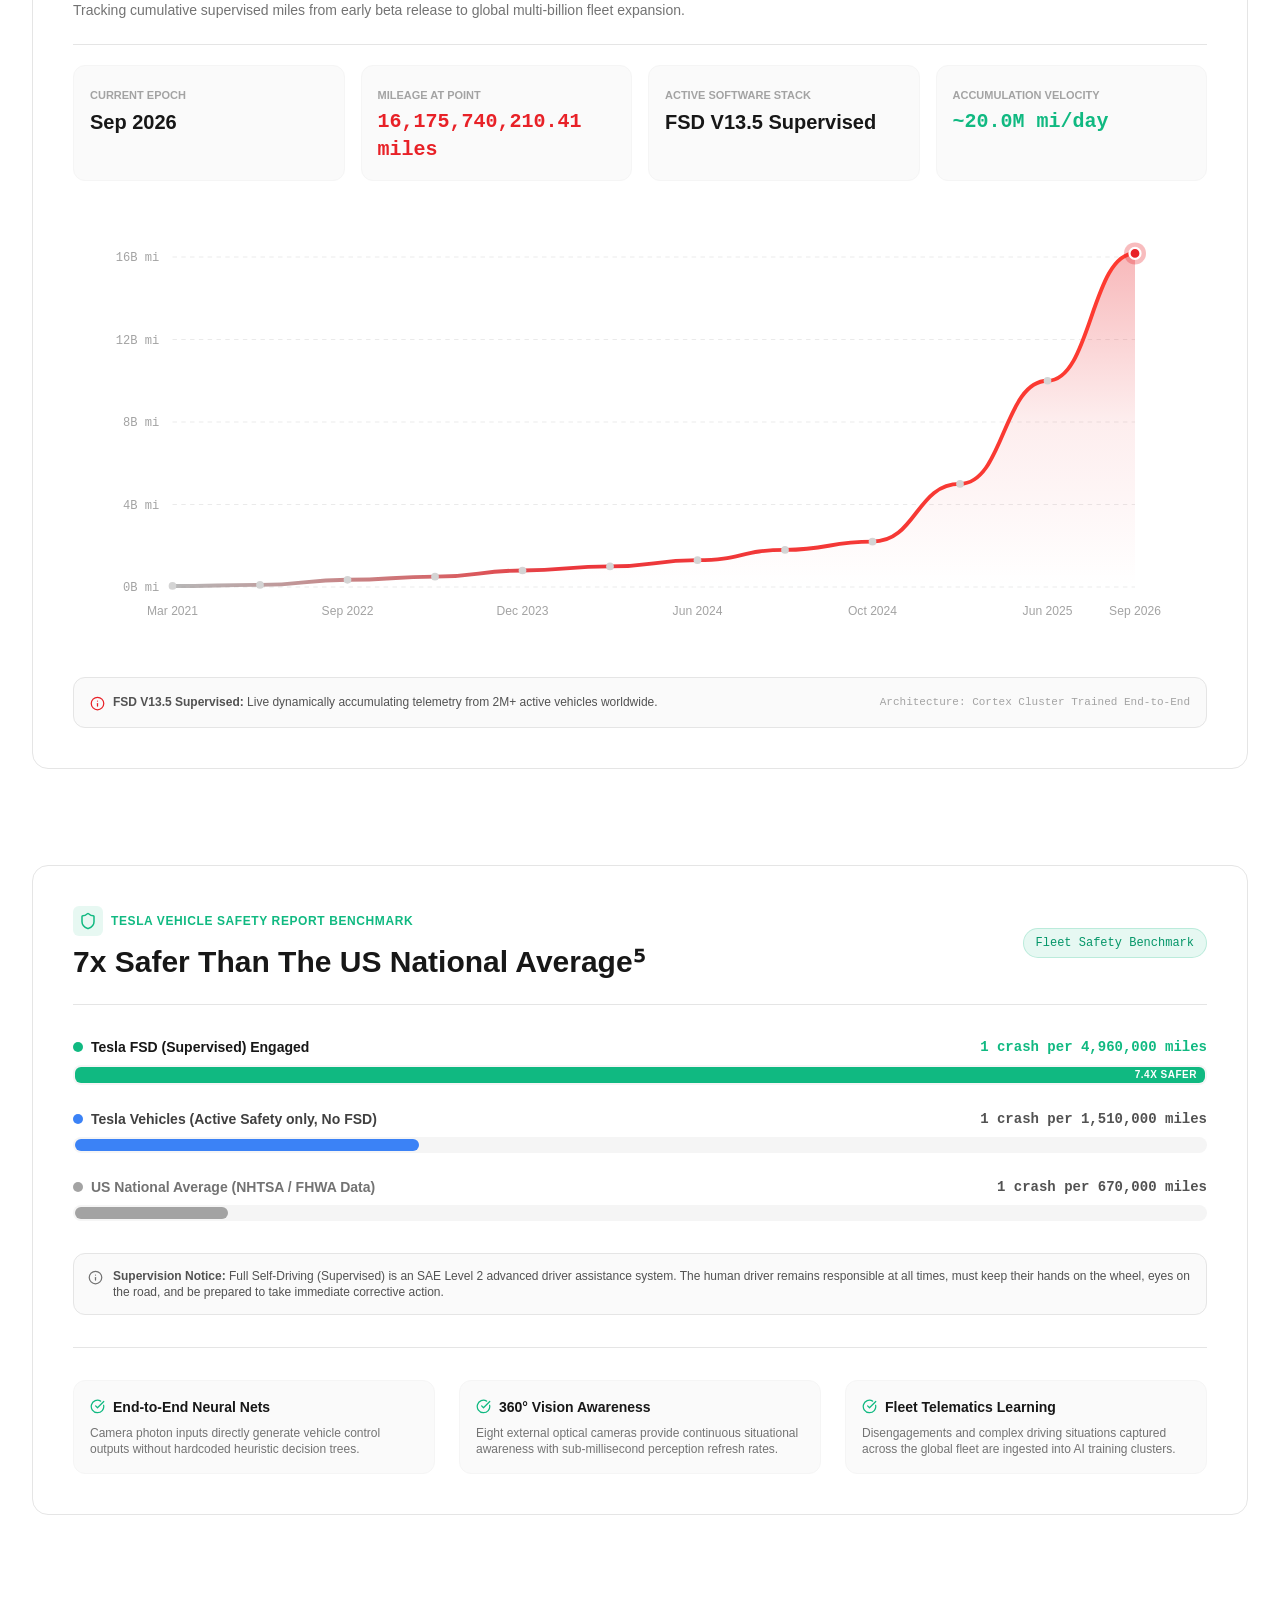
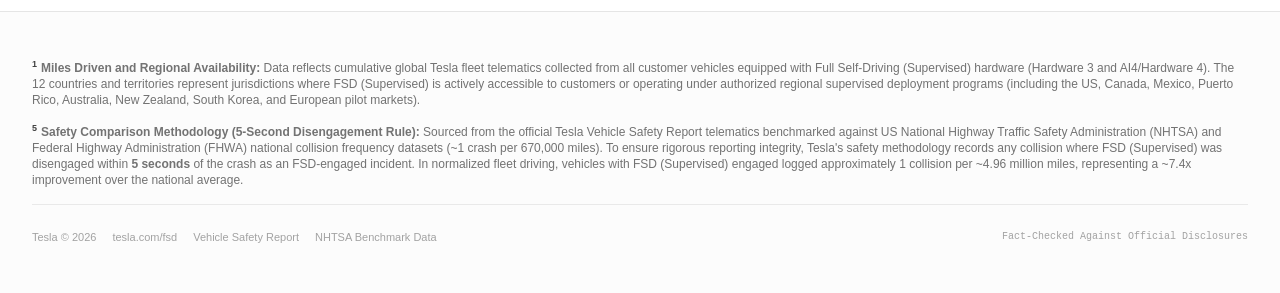
==== commit d4b7052b: "Deploy live build with Edge sync, Growth Curve, 3D perception visualizer, and OpenGraph sharing" ====
--- a/fsd/index.html
+++ b/fsd/index.html
@@ -5,7 +5,25 @@
     <link rel="icon" type="image/svg+xml" href="data:image/svg+xml,%3Csvg xmlns='http://www.w3.org/2000/svg' viewBox='0 0 342 35'%3E%3Cpath fill='%23e82127' d='M0 .1a9.7 9.7 0 0 0 7 7h11l.5.1v27.6h6.8V7.3L26 7h11a9.8 9.8 0 0 0 7-7H0zm238.6 0h-6.8v34.8H263a9.7 9.7 0 0 0 6-6.8h-30.3V0zm-52.3 6.8c3.6-1 6.6-3.8 7.4-6.9l-38.1.1v20.6h31.1v7.2h-24.4a13.6 13.6 0 0 0-8.7 7h39.9v-21h-31.2v-7h24zm116.2 28h6.7v-14h24.6v14h6.7v-21h-38zM85.3 7h26a9.6 9.6 0 0 0 7.1-7H78.3a9.6 9.6 0 0 0 7 7zm0 13.8h26a9.6 9.6 0 0 0 7.1-7H78.3a9.6 9.6 0 0 0 7 7zm0 14.1h26a9.6 9.6 0 0 0 7.1-7H78.3a9.6 9.6 0 0 0 7 7zM308.5 7h26a9.6 9.6 0 0 0 7-7h-40a9.6 9.6 0 0 0 7 7z'/%3E%3C/svg%3E" />
     <meta name="viewport" content="width=device-width, initial-scale=1.0" />
     <title>Tesla FSD Tracker | Live Supervised Fleet Miles</title>
-    <meta name="description" content="Live real-time tracker of cumulative Tesla Full Self-Driving (Supervised) miles driven across the global Tesla fleet." />
+    <meta name="description" content="Live real-time telemetry tracking cumulative Tesla Full Self-Driving (Supervised) miles driven across 2M+ vehicles in 12 countries. 7.4x safer than US national average." />
+    
+    <!-- OpenGraph Social Meta Tags -->
+    <meta property="og:type" content="website" />
+    <meta property="og:url" content="https://tesla-fsd-live.vercel.app/" />
+    <meta property="og:title" content="Tesla FSD Tracker | Live Supervised Fleet Miles &amp; 7.4x Safety Benchmark" />
+    <meta property="og:description" content="Live real-time telemetry tracking cumulative Tesla Full Self-Driving (Supervised) miles driven across 2M+ vehicles in 12 countries. 7.4x safer than US national average." />
+    <meta property="og:image" content="https://tesla-fsd-live.vercel.app/api/og" />
+    <meta property="og:image:width" content="1200" />
+    <meta property="og:image:height" content="630" />
+
+    <!-- Twitter Card Meta Tags -->
+    <meta name="twitter:card" content="summary_large_image" />
+    <meta name="twitter:site" content="@Tesla" />
+    <meta name="twitter:creator" content="@Tesla" />
+    <meta name="twitter:title" content="Tesla FSD Tracker | Live Supervised Fleet Miles" />
+    <meta name="twitter:description" content="Live real-time telemetry tracking cumulative Tesla Full Self-Driving (Supervised) miles driven across 2M+ vehicles in 12 countries. 7.4x safer than US national average." />
+    <meta name="twitter:image" content="https://tesla-fsd-live.vercel.app/api/og" />
+
     <meta http-equiv="Cache-Control" content="no-cache, no-store, must-revalidate" />
     <meta http-equiv="Pragma" content="no-cache" />
     <meta http-equiv="Expires" content="0" />
@@ -13,8 +31,8 @@
     <link rel="preconnect" href="https://fonts.googleapis.com">
     <link rel="preconnect" href="https://fonts.gstatic.com" crossorigin>
     <link href="https://fonts.googleapis.com/css2?family=Inter:wght@300;400;500;600;700;800;900&display=swap" rel="stylesheet">
-    <script type="module" crossorigin src="./assets/index-CvN5PrtA.js"></script>
-    <link rel="stylesheet" crossorigin href="./assets/index-CfLk1Mv0.css">
+    <script type="module" crossorigin src="./assets/index-CCVQmkla.js"></script>
+    <link rel="stylesheet" crossorigin href="./assets/index-D_Wkmuxl.css">
   </head>
   <body class="bg-[#ffffff] text-[#171a20] dark:bg-[#050505] dark:text-[#eeeeee] transition-colors duration-300 antialiased selection:bg-red-500/20 selection:text-red-500 overflow-x-hidden">
     <div id="root"></div>
--- a/fsd/assets/index-D_Wkmuxl.css
+++ b/fsd/assets/index-D_Wkmuxl.css
@@ -0,0 +1 @@
+*,:before,:after{--tw-border-spacing-x: 0;--tw-border-spacing-y: 0;--tw-translate-x: 0;--tw-translate-y: 0;--tw-rotate: 0;--tw-skew-x: 0;--tw-skew-y: 0;--tw-scale-x: 1;--tw-scale-y: 1;--tw-pan-x: ;--tw-pan-y: ;--tw-pinch-zoom: ;--tw-scroll-snap-strictness: proximity;--tw-gradient-from-position: ;--tw-gradient-via-position: ;--tw-gradient-to-position: ;--tw-ordinal: ;--tw-slashed-zero: ;--tw-numeric-figure: ;--tw-numeric-spacing: ;--tw-numeric-fraction: ;--tw-ring-inset: ;--tw-ring-offset-width: 0px;--tw-ring-offset-color: #fff;--tw-ring-color: rgb(59 130 246 / .5);--tw-ring-offset-shadow: 0 0 #0000;--tw-ring-shadow: 0 0 #0000;--tw-shadow: 0 0 #0000;--tw-shadow-colored: 0 0 #0000;--tw-blur: ;--tw-brightness: ;--tw-contrast: ;--tw-grayscale: ;--tw-hue-rotate: ;--tw-invert: ;--tw-saturate: ;--tw-sepia: ;--tw-drop-shadow: ;--tw-backdrop-blur: ;--tw-backdrop-brightness: ;--tw-backdrop-contrast: ;--tw-backdrop-grayscale: ;--tw-backdrop-hue-rotate: ;--tw-backdrop-invert: ;--tw-backdrop-opacity: ;--tw-backdrop-saturate: ;--tw-backdrop-sepia: ;--tw-contain-size: ;--tw-contain-layout: ;--tw-contain-paint: ;--tw-contain-style: }::backdrop{--tw-border-spacing-x: 0;--tw-border-spacing-y: 0;--tw-translate-x: 0;--tw-translate-y: 0;--tw-rotate: 0;--tw-skew-x: 0;--tw-skew-y: 0;--tw-scale-x: 1;--tw-scale-y: 1;--tw-pan-x: ;--tw-pan-y: ;--tw-pinch-zoom: ;--tw-scroll-snap-strictness: proximity;--tw-gradient-from-position: ;--tw-gradient-via-position: ;--tw-gradient-to-position: ;--tw-ordinal: ;--tw-slashed-zero: ;--tw-numeric-figure: ;--tw-numeric-spacing: ;--tw-numeric-fraction: ;--tw-ring-inset: ;--tw-ring-offset-width: 0px;--tw-ring-offset-color: #fff;--tw-ring-color: rgb(59 130 246 / .5);--tw-ring-offset-shadow: 0 0 #0000;--tw-ring-shadow: 0 0 #0000;--tw-shadow: 0 0 #0000;--tw-shadow-colored: 0 0 #0000;--tw-blur: ;--tw-brightness: ;--tw-contrast: ;--tw-grayscale: ;--tw-hue-rotate: ;--tw-invert: ;--tw-saturate: ;--tw-sepia: ;--tw-drop-shadow: ;--tw-backdrop-blur: ;--tw-backdrop-brightness: ;--tw-backdrop-contrast: ;--tw-backdrop-grayscale: ;--tw-backdrop-hue-rotate: ;--tw-backdrop-invert: ;--tw-backdrop-opacity: ;--tw-backdrop-saturate: ;--tw-backdrop-sepia: ;--tw-contain-size: ;--tw-contain-layout: ;--tw-contain-paint: ;--tw-contain-style: }*,:before,:after{box-sizing:border-box;border-width:0;border-style:solid;border-color:#e5e7eb}:before,:after{--tw-content: ""}html,:host{line-height:1.5;-webkit-text-size-adjust:100%;-moz-tab-size:4;-o-tab-size:4;tab-size:4;font-family:ui-sans-serif,system-ui,sans-serif,"Apple Color Emoji","Segoe UI Emoji",Segoe UI Symbol,"Noto Color Emoji";font-feature-settings:normal;font-variation-settings:normal;-webkit-tap-highlight-color:transparent}body{margin:0;line-height:inherit}hr{height:0;color:inherit;border-top-width:1px}abbr:where([title]){-webkit-text-decoration:underline dotted;text-decoration:underline dotted}h1,h2,h3,h4,h5,h6{font-size:inherit;font-weight:inherit}a{color:inherit;text-decoration:inherit}b,strong{font-weight:bolder}code,kbd,samp,pre{font-family:ui-monospace,SFMono-Regular,Menlo,Monaco,Consolas,Liberation Mono,Courier New,monospace;font-feature-settings:normal;font-variation-settings:normal;font-size:1em}small{font-size:80%}sub,sup{font-size:75%;line-height:0;position:relative;vertical-align:baseline}sub{bottom:-.25em}sup{top:-.5em}table{text-indent:0;border-color:inherit;border-collapse:collapse}button,input,optgroup,select,textarea{font-family:inherit;font-feature-settings:inherit;font-variation-settings:inherit;font-size:100%;font-weight:inherit;line-height:inherit;letter-spacing:inherit;color:inherit;margin:0;padding:0}button,select{text-transform:none}button,input:where([type=button]),input:where([type=reset]),input:where([type=submit]){-webkit-appearance:button;background-color:transparent;background-image:none}:-moz-focusring{outline:auto}:-moz-ui-invalid{box-shadow:none}progress{vertical-align:baseline}::-webkit-inner-spin-button,::-webkit-outer-spin-button{height:auto}[type=search]{-webkit-appearance:textfield;outline-offset:-2px}::-webkit-search-decoration{-webkit-appearance:none}::-webkit-file-upload-button{-webkit-appearance:button;font:inherit}summary{display:list-item}blockquote,dl,dd,h1,h2,h3,h4,h5,h6,hr,figure,p,pre{margin:0}fieldset{margin:0;padding:0}legend{padding:0}ol,ul,menu{list-style:none;margin:0;padding:0}dialog{padding:0}textarea{resize:vertical}input::-moz-placeholder,textarea::-moz-placeholder{opacity:1;color:#9ca3af}input::placeholder,textarea::placeholder{opacity:1;color:#9ca3af}button,[role=button]{cursor:pointer}:disabled{cursor:default}img,svg,video,canvas,audio,iframe,embed,object{display:block;vertical-align:middle}img,video{max-width:100%;height:auto}[hidden]:where(:not([hidden=until-found])){display:none}:root{--color-tesla-red: #e82127}body{font-family:Inter,-apple-system,BlinkMacSystemFont,Segoe UI,Roboto,Helvetica,Arial,sans-serif}.pointer-events-none{pointer-events:none}.static{position:static}.fixed{position:fixed}.absolute{position:absolute}.relative{position:relative}.sticky{position:sticky}.-inset-4{top:-1rem;right:-1rem;bottom:-1rem;left:-1rem}.inset-0{top:0;right:0;bottom:0;left:0}.inset-y-0{top:0;bottom:0}.-right-10{right:-2.5rem}.-top-10{top:-2.5rem}.-top-\[0\.55em\]{top:-.55em}.bottom-0{bottom:0}.bottom-12{bottom:3rem}.bottom-3{bottom:.75rem}.left-0{left:0}.right-0{right:0}.right-2{right:.5rem}.right-3{right:.75rem}.right-5{right:1.25rem}.top-0{top:0}.top-16{top:4rem}.top-5{top:1.25rem}.z-0{z-index:0}.z-10{z-index:10}.z-40{z-index:40}.z-50{z-index:50}.-mx-1{margin-left:-.25rem;margin-right:-.25rem}.mx-auto{margin-left:auto;margin-right:auto}.my-2{margin-top:.5rem;margin-bottom:.5rem}.my-4{margin-top:1rem;margin-bottom:1rem}.my-auto{margin-top:auto;margin-bottom:auto}.mb-1{margin-bottom:.25rem}.mb-1\.5{margin-bottom:.375rem}.mb-2{margin-bottom:.5rem}.mb-2\.5{margin-bottom:.625rem}.mb-3{margin-bottom:.75rem}.mb-4{margin-bottom:1rem}.mb-5{margin-bottom:1.25rem}.mb-6{margin-bottom:1.5rem}.ml-1{margin-left:.25rem}.ml-2{margin-left:.5rem}.mr-1{margin-right:.25rem}.mr-2{margin-right:.5rem}.mt-0\.5{margin-top:.125rem}.mt-1{margin-top:.25rem}.mt-1\.5{margin-top:.375rem}.mt-12{margin-top:3rem}.mt-2{margin-top:.5rem}.mt-3{margin-top:.75rem}.mt-4{margin-top:1rem}.mt-5{margin-top:1.25rem}.mt-6{margin-top:1.5rem}.mt-8{margin-top:2rem}.line-clamp-2{overflow:hidden;display:-webkit-box;-webkit-box-orient:vertical;-webkit-line-clamp:2}.block{display:block}.inline-block{display:inline-block}.flex{display:flex}.inline-flex{display:inline-flex}.grid{display:grid}.hidden{display:none}.h-1{height:.25rem}.h-1\.5{height:.375rem}.h-16{height:4rem}.h-2{height:.5rem}.h-3\.5{height:.875rem}.h-36{height:9rem}.h-4{height:1rem}.h-auto{height:auto}.h-full{height:100%}.max-h-\[440px\]{max-height:440px}.max-h-\[82vh\]{max-height:82vh}.max-h-\[88vh\]{max-height:88vh}.max-h-\[90vh\]{max-height:90vh}.min-h-screen{min-height:100vh}.w-1{width:.25rem}.w-1\.5{width:.375rem}.w-2{width:.5rem}.w-2\.5{width:.625rem}.w-36{width:9rem}.w-4{width:1rem}.w-\[13\.5\%\]{width:13.5%}.w-\[30\.4\%\]{width:30.4%}.w-\[calc\(100vw-1\.5rem\)\]{width:calc(100vw - 1.5rem)}.w-auto{width:auto}.w-full{width:100%}.min-w-0{min-width:0px}.min-w-\[180px\]{min-width:180px}.max-w-2xl{max-width:42rem}.max-w-7xl{max-width:80rem}.max-w-\[110px\]{max-width:110px}.max-w-full{max-width:100%}.max-w-lg{max-width:32rem}.max-w-sm{max-width:24rem}.max-w-xs{max-width:20rem}.flex-1{flex:1 1 0%}.shrink-0{flex-shrink:0}.rotate-180{--tw-rotate: 180deg;transform:translate(var(--tw-translate-x),var(--tw-translate-y)) rotate(var(--tw-rotate)) skew(var(--tw-skew-x)) skewY(var(--tw-skew-y)) scaleX(var(--tw-scale-x)) scaleY(var(--tw-scale-y))}@keyframes ping{75%,to{transform:scale(2);opacity:0}}.animate-ping{animation:ping 1s cubic-bezier(0,0,.2,1) infinite}@keyframes pulse{50%{opacity:.5}}.animate-pulse{animation:pulse 2s cubic-bezier(.4,0,.6,1) infinite}.cursor-crosshair{cursor:crosshair}.cursor-default{cursor:default}.cursor-pointer{cursor:pointer}.select-none{-webkit-user-select:none;-moz-user-select:none;user-select:none}.resize{resize:both}.grid-cols-1{grid-template-columns:repeat(1,minmax(0,1fr))}.grid-cols-2{grid-template-columns:repeat(2,minmax(0,1fr))}.grid-cols-4{grid-template-columns:repeat(4,minmax(0,1fr))}.flex-col{flex-direction:column}.flex-wrap{flex-wrap:wrap}.items-start{align-items:flex-start}.items-end{align-items:flex-end}.items-center{align-items:center}.items-baseline{align-items:baseline}.justify-start{justify-content:flex-start}.justify-center{justify-content:center}.justify-between{justify-content:space-between}.gap-1{gap:.25rem}.gap-1\.5{gap:.375rem}.gap-2{gap:.5rem}.gap-2\.5{gap:.625rem}.gap-3{gap:.75rem}.gap-3\.5{gap:.875rem}.gap-4{gap:1rem}.gap-6{gap:1.5rem}.space-x-1>:not([hidden])~:not([hidden]){--tw-space-x-reverse: 0;margin-right:calc(.25rem * var(--tw-space-x-reverse));margin-left:calc(.25rem * calc(1 - var(--tw-space-x-reverse)))}.space-x-1\.5>:not([hidden])~:not([hidden]){--tw-space-x-reverse: 0;margin-right:calc(.375rem * var(--tw-space-x-reverse));margin-left:calc(.375rem * calc(1 - var(--tw-space-x-reverse)))}.space-x-2>:not([hidden])~:not([hidden]){--tw-space-x-reverse: 0;margin-right:calc(.5rem * var(--tw-space-x-reverse));margin-left:calc(.5rem * calc(1 - var(--tw-space-x-reverse)))}.space-x-2\.5>:not([hidden])~:not([hidden]){--tw-space-x-reverse: 0;margin-right:calc(.625rem * var(--tw-space-x-reverse));margin-left:calc(.625rem * calc(1 - var(--tw-space-x-reverse)))}.space-x-3>:not([hidden])~:not([hidden]){--tw-space-x-reverse: 0;margin-right:calc(.75rem * var(--tw-space-x-reverse));margin-left:calc(.75rem * calc(1 - var(--tw-space-x-reverse)))}.space-x-4>:not([hidden])~:not([hidden]){--tw-space-x-reverse: 0;margin-right:calc(1rem * var(--tw-space-x-reverse));margin-left:calc(1rem * calc(1 - var(--tw-space-x-reverse)))}.space-y-1>:not([hidden])~:not([hidden]){--tw-space-y-reverse: 0;margin-top:calc(.25rem * calc(1 - var(--tw-space-y-reverse)));margin-bottom:calc(.25rem * var(--tw-space-y-reverse))}.space-y-1\.5>:not([hidden])~:not([hidden]){--tw-space-y-reverse: 0;margin-top:calc(.375rem * calc(1 - var(--tw-space-y-reverse)));margin-bottom:calc(.375rem * var(--tw-space-y-reverse))}.space-y-2\.5>:not([hidden])~:not([hidden]){--tw-space-y-reverse: 0;margin-top:calc(.625rem * calc(1 - var(--tw-space-y-reverse)));margin-bottom:calc(.625rem * var(--tw-space-y-reverse))}.space-y-3>:not([hidden])~:not([hidden]){--tw-space-y-reverse: 0;margin-top:calc(.75rem * calc(1 - var(--tw-space-y-reverse)));margin-bottom:calc(.75rem * var(--tw-space-y-reverse))}.space-y-4>:not([hidden])~:not([hidden]){--tw-space-y-reverse: 0;margin-top:calc(1rem * calc(1 - var(--tw-space-y-reverse)));margin-bottom:calc(1rem * var(--tw-space-y-reverse))}.space-y-5>:not([hidden])~:not([hidden]){--tw-space-y-reverse: 0;margin-top:calc(1.25rem * calc(1 - var(--tw-space-y-reverse)));margin-bottom:calc(1.25rem * var(--tw-space-y-reverse))}.self-start{align-self:flex-start}.self-end{align-self:flex-end}.overflow-hidden{overflow:hidden}.overflow-visible{overflow:visible}.overflow-x-auto{overflow-x:auto}.overflow-y-auto{overflow-y:auto}.overflow-x-hidden{overflow-x:hidden}.scroll-smooth{scroll-behavior:smooth}.truncate{overflow:hidden;text-overflow:ellipsis;white-space:nowrap}.whitespace-nowrap{white-space:nowrap}.rounded-2xl{border-radius:1rem}.rounded-3xl{border-radius:1.5rem}.rounded-full{border-radius:9999px}.rounded-lg{border-radius:.5rem}.rounded-md{border-radius:.375rem}.rounded-xl{border-radius:.75rem}.border{border-width:1px}.border-b{border-bottom-width:1px}.border-t{border-top-width:1px}.border-dashed{border-style:dashed}.border-emerald-500\/20{border-color:#10b98133}.border-emerald-500\/30{border-color:#10b9814d}.border-neutral-100{--tw-border-opacity: 1;border-color:rgb(245 245 245 / var(--tw-border-opacity, 1))}.border-neutral-200{--tw-border-opacity: 1;border-color:rgb(229 229 229 / var(--tw-border-opacity, 1))}.border-neutral-200\/60{border-color:#e5e5e599}.border-neutral-200\/80{border-color:#e5e5e5cc}.border-neutral-300{--tw-border-opacity: 1;border-color:rgb(212 212 212 / var(--tw-border-opacity, 1))}.border-neutral-300\/60{border-color:#d4d4d499}.border-neutral-700\/30{border-color:#4040404d}.border-neutral-800\/80{border-color:#262626cc}.border-neutral-900{--tw-border-opacity: 1;border-color:rgb(23 23 23 / var(--tw-border-opacity, 1))}.border-red-500\/30{border-color:#ef44444d}.bg-\[\#050505\]{--tw-bg-opacity: 1;background-color:rgb(5 5 5 / var(--tw-bg-opacity, 1))}.bg-\[\#ffffff\]{--tw-bg-opacity: 1;background-color:rgb(255 255 255 / var(--tw-bg-opacity, 1))}.bg-black\/75{background-color:#000000bf}.bg-blue-500{--tw-bg-opacity: 1;background-color:rgb(59 130 246 / var(--tw-bg-opacity, 1))}.bg-emerald-400{--tw-bg-opacity: 1;background-color:rgb(52 211 153 / var(--tw-bg-opacity, 1))}.bg-emerald-500{--tw-bg-opacity: 1;background-color:rgb(16 185 129 / var(--tw-bg-opacity, 1))}.bg-emerald-500\/10{background-color:#10b9811a}.bg-emerald-500\/15{background-color:#10b98126}.bg-emerald-500\/5{background-color:#10b9810d}.bg-neutral-100{--tw-bg-opacity: 1;background-color:rgb(245 245 245 / var(--tw-bg-opacity, 1))}.bg-neutral-100\/90{background-color:#f5f5f5e6}.bg-neutral-200{--tw-bg-opacity: 1;background-color:rgb(229 229 229 / var(--tw-bg-opacity, 1))}.bg-neutral-200\/80{background-color:#e5e5e5cc}.bg-neutral-300{--tw-bg-opacity: 1;background-color:rgb(212 212 212 / var(--tw-bg-opacity, 1))}.bg-neutral-400{--tw-bg-opacity: 1;background-color:rgb(163 163 163 / var(--tw-bg-opacity, 1))}.bg-neutral-50{--tw-bg-opacity: 1;background-color:rgb(250 250 250 / var(--tw-bg-opacity, 1))}.bg-neutral-50\/50{background-color:#fafafa80}.bg-neutral-50\/80{background-color:#fafafacc}.bg-neutral-900{--tw-bg-opacity: 1;background-color:rgb(23 23 23 / var(--tw-bg-opacity, 1))}.bg-red-500\/10{background-color:#ef44441a}.bg-red-600\/15{background-color:#dc262626}.bg-tesla-red{--tw-bg-opacity: 1;background-color:rgb(232 33 39 / var(--tw-bg-opacity, 1))}.bg-tesla-red\/10{background-color:#e821271a}.bg-white{--tw-bg-opacity: 1;background-color:rgb(255 255 255 / var(--tw-bg-opacity, 1))}.bg-white\/70{background-color:#ffffffb3}.bg-white\/90{background-color:#ffffffe6}.bg-white\/95{background-color:#fffffff2}.bg-\[radial-gradient\(ellipse_at_center\,_var\(--tw-gradient-stops\)\)\]{background-image:radial-gradient(ellipse at center,var(--tw-gradient-stops))}.bg-gradient-to-r{background-image:linear-gradient(to right,var(--tw-gradient-stops))}.from-red-500\/10{--tw-gradient-from: rgb(239 68 68 / .1) var(--tw-gradient-from-position);--tw-gradient-to: rgb(239 68 68 / 0) var(--tw-gradient-to-position);--tw-gradient-stops: var(--tw-gradient-from), var(--tw-gradient-to)}.from-red-700{--tw-gradient-from: #b91c1c var(--tw-gradient-from-position);--tw-gradient-to: rgb(185 28 28 / 0) var(--tw-gradient-to-position);--tw-gradient-stops: var(--tw-gradient-from), var(--tw-gradient-to)}.via-\[\#e82127\]{--tw-gradient-to: rgb(232 33 39 / 0) var(--tw-gradient-to-position);--tw-gradient-stops: var(--tw-gradient-from), #e82127 var(--tw-gradient-via-position), var(--tw-gradient-to)}.via-transparent{--tw-gradient-to: rgb(0 0 0 / 0) var(--tw-gradient-to-position);--tw-gradient-stops: var(--tw-gradient-from), transparent var(--tw-gradient-via-position), var(--tw-gradient-to)}.to-red-400{--tw-gradient-to: #f87171 var(--tw-gradient-to-position)}.to-transparent{--tw-gradient-to: transparent var(--tw-gradient-to-position)}.fill-current{fill:currentColor}.fill-neutral-300{fill:#d4d4d4}.fill-neutral-400{fill:#a3a3a3}.fill-tesla-red{fill:#e82127}.fill-tesla-red\/30{fill:#e821274d}.fill-white{fill:#fff}.stroke-tesla-red{stroke:#e82127}.stroke-white{stroke:#fff}.stroke-2{stroke-width:2}.p-0{padding:0}.p-0\.5{padding:.125rem}.p-1{padding:.25rem}.p-1\.5{padding:.375rem}.p-2{padding:.5rem}.p-2\.5{padding:.625rem}.p-3{padding:.75rem}.p-3\.5{padding:.875rem}.p-4{padding:1rem}.p-5{padding:1.25rem}.p-6{padding:1.5rem}.px-1{padding-left:.25rem;padding-right:.25rem}.px-1\.5{padding-left:.375rem;padding-right:.375rem}.px-2{padding-left:.5rem;padding-right:.5rem}.px-2\.5{padding-left:.625rem;padding-right:.625rem}.px-3{padding-left:.75rem;padding-right:.75rem}.px-3\.5{padding-left:.875rem;padding-right:.875rem}.px-4{padding-left:1rem;padding-right:1rem}.px-6{padding-left:1.5rem;padding-right:1.5rem}.py-0\.5{padding-top:.125rem;padding-bottom:.125rem}.py-1{padding-top:.25rem;padding-bottom:.25rem}.py-1\.5{padding-top:.375rem;padding-bottom:.375rem}.py-12{padding-top:3rem;padding-bottom:3rem}.py-2{padding-top:.5rem;padding-bottom:.5rem}.py-2\.5{padding-top:.625rem;padding-bottom:.625rem}.py-3{padding-top:.75rem;padding-bottom:.75rem}.py-6{padding-top:1.5rem;padding-bottom:1.5rem}.py-8{padding-top:2rem;padding-bottom:2rem}.pb-12{padding-bottom:3rem}.pb-2{padding-bottom:.5rem}.pb-3{padding-bottom:.75rem}.pb-4{padding-bottom:1rem}.pb-5{padding-bottom:1.25rem}.pr-3{padding-right:.75rem}.pt-3{padding-top:.75rem}.pt-4{padding-top:1rem}.pt-6{padding-top:1.5rem}.text-left{text-align:left}.text-center{text-align:center}.text-right{text-align:right}.font-mono{font-family:ui-monospace,SFMono-Regular,Menlo,Monaco,Consolas,Liberation Mono,Courier New,monospace}.font-tesla{font-family:Universal Sans,Gotham,-apple-system,BlinkMacSystemFont,Segoe UI,Roboto,Helvetica,Arial,sans-serif}.text-2xl{font-size:1.5rem;line-height:2rem}.text-3xl{font-size:1.875rem;line-height:2.25rem}.text-\[0\.3em\]{font-size:.3em}.text-\[10px\]{font-size:10px}.text-\[11px\]{font-size:11px}.text-\[9px\]{font-size:9px}.text-base{font-size:1rem;line-height:1.5rem}.text-sm{font-size:.875rem;line-height:1.25rem}.text-xl{font-size:1.25rem;line-height:1.75rem}.text-xs{font-size:.75rem;line-height:1rem}.font-bold{font-weight:700}.font-extrabold{font-weight:800}.font-medium{font-weight:500}.font-normal{font-weight:400}.font-semibold{font-weight:600}.uppercase{text-transform:uppercase}.tabular-nums{--tw-numeric-spacing: tabular-nums;font-variant-numeric:var(--tw-ordinal) var(--tw-slashed-zero) var(--tw-numeric-figure) var(--tw-numeric-spacing) var(--tw-numeric-fraction)}.leading-none{line-height:1}.leading-relaxed{line-height:1.625}.leading-snug{line-height:1.375}.tracking-\[0\.18em\]{letter-spacing:.18em}.tracking-tight{letter-spacing:-.025em}.tracking-wide{letter-spacing:.025em}.tracking-wider{letter-spacing:.05em}.tracking-widest{letter-spacing:.1em}.text-\[\#171a20\]{--tw-text-opacity: 1;color:rgb(23 26 32 / var(--tw-text-opacity, 1))}.text-amber-500{--tw-text-opacity: 1;color:rgb(245 158 11 / var(--tw-text-opacity, 1))}.text-blue-500{--tw-text-opacity: 1;color:rgb(59 130 246 / var(--tw-text-opacity, 1))}.text-emerald-400{--tw-text-opacity: 1;color:rgb(52 211 153 / var(--tw-text-opacity, 1))}.text-emerald-500{--tw-text-opacity: 1;color:rgb(16 185 129 / var(--tw-text-opacity, 1))}.text-emerald-600{--tw-text-opacity: 1;color:rgb(5 150 105 / var(--tw-text-opacity, 1))}.text-neutral-200\/80{color:#e5e5e5cc}.text-neutral-300{--tw-text-opacity: 1;color:rgb(212 212 212 / var(--tw-text-opacity, 1))}.text-neutral-400{--tw-text-opacity: 1;color:rgb(163 163 163 / var(--tw-text-opacity, 1))}.text-neutral-500{--tw-text-opacity: 1;color:rgb(115 115 115 / var(--tw-text-opacity, 1))}.text-neutral-600{--tw-text-opacity: 1;color:rgb(82 82 82 / var(--tw-text-opacity, 1))}.text-neutral-700{--tw-text-opacity: 1;color:rgb(64 64 64 / var(--tw-text-opacity, 1))}.text-neutral-800{--tw-text-opacity: 1;color:rgb(38 38 38 / var(--tw-text-opacity, 1))}.text-neutral-900{--tw-text-opacity: 1;color:rgb(23 23 23 / var(--tw-text-opacity, 1))}.text-tesla-red{--tw-text-opacity: 1;color:rgb(232 33 39 / var(--tw-text-opacity, 1))}.text-white{--tw-text-opacity: 1;color:rgb(255 255 255 / var(--tw-text-opacity, 1))}.antialiased{-webkit-font-smoothing:antialiased;-moz-osx-font-smoothing:grayscale}.opacity-100{opacity:1}.opacity-60{opacity:.6}.opacity-65{opacity:.65}.opacity-75{opacity:.75}.opacity-80{opacity:.8}.shadow-2xl{--tw-shadow: 0 25px 50px -12px rgb(0 0 0 / .25);--tw-shadow-colored: 0 25px 50px -12px var(--tw-shadow-color);box-shadow:var(--tw-ring-offset-shadow, 0 0 #0000),var(--tw-ring-shadow, 0 0 #0000),var(--tw-shadow)}.shadow-inner{--tw-shadow: inset 0 2px 4px 0 rgb(0 0 0 / .05);--tw-shadow-colored: inset 0 2px 4px 0 var(--tw-shadow-color);box-shadow:var(--tw-ring-offset-shadow, 0 0 #0000),var(--tw-ring-shadow, 0 0 #0000),var(--tw-shadow)}.shadow-md{--tw-shadow: 0 4px 6px -1px rgb(0 0 0 / .1), 0 2px 4px -2px rgb(0 0 0 / .1);--tw-shadow-colored: 0 4px 6px -1px var(--tw-shadow-color), 0 2px 4px -2px var(--tw-shadow-color);box-shadow:var(--tw-ring-offset-shadow, 0 0 #0000),var(--tw-ring-shadow, 0 0 #0000),var(--tw-shadow)}.shadow-sm{--tw-shadow: 0 1px 2px 0 rgb(0 0 0 / .05);--tw-shadow-colored: 0 1px 2px 0 var(--tw-shadow-color);box-shadow:var(--tw-ring-offset-shadow, 0 0 #0000),var(--tw-ring-shadow, 0 0 #0000),var(--tw-shadow)}.shadow-xl{--tw-shadow: 0 20px 25px -5px rgb(0 0 0 / .1), 0 8px 10px -6px rgb(0 0 0 / .1);--tw-shadow-colored: 0 20px 25px -5px var(--tw-shadow-color), 0 8px 10px -6px var(--tw-shadow-color);box-shadow:var(--tw-ring-offset-shadow, 0 0 #0000),var(--tw-ring-shadow, 0 0 #0000),var(--tw-shadow)}.shadow-red-500\/30{--tw-shadow-color: rgb(239 68 68 / .3);--tw-shadow: var(--tw-shadow-colored)}.blur-2xl{--tw-blur: blur(40px);filter:var(--tw-blur) var(--tw-brightness) var(--tw-contrast) var(--tw-grayscale) var(--tw-hue-rotate) var(--tw-invert) var(--tw-saturate) var(--tw-sepia) var(--tw-drop-shadow)}.blur-3xl{--tw-blur: blur(64px);filter:var(--tw-blur) var(--tw-brightness) var(--tw-contrast) var(--tw-grayscale) var(--tw-hue-rotate) var(--tw-invert) var(--tw-saturate) var(--tw-sepia) var(--tw-drop-shadow)}.backdrop-blur-md{--tw-backdrop-blur: blur(12px);-webkit-backdrop-filter:var(--tw-backdrop-blur) var(--tw-backdrop-brightness) var(--tw-backdrop-contrast) var(--tw-backdrop-grayscale) var(--tw-backdrop-hue-rotate) var(--tw-backdrop-invert) var(--tw-backdrop-opacity) var(--tw-backdrop-saturate) var(--tw-backdrop-sepia);backdrop-filter:var(--tw-backdrop-blur) var(--tw-backdrop-brightness) var(--tw-backdrop-contrast) var(--tw-backdrop-grayscale) var(--tw-backdrop-hue-rotate) var(--tw-backdrop-invert) var(--tw-backdrop-opacity) var(--tw-backdrop-saturate) var(--tw-backdrop-sepia)}.backdrop-blur-sm{--tw-backdrop-blur: blur(4px);-webkit-backdrop-filter:var(--tw-backdrop-blur) var(--tw-backdrop-brightness) var(--tw-backdrop-contrast) var(--tw-backdrop-grayscale) var(--tw-backdrop-hue-rotate) var(--tw-backdrop-invert) var(--tw-backdrop-opacity) var(--tw-backdrop-saturate) var(--tw-backdrop-sepia);backdrop-filter:var(--tw-backdrop-blur) var(--tw-backdrop-brightness) var(--tw-backdrop-contrast) var(--tw-backdrop-grayscale) var(--tw-backdrop-hue-rotate) var(--tw-backdrop-invert) var(--tw-backdrop-opacity) var(--tw-backdrop-saturate) var(--tw-backdrop-sepia)}.backdrop-blur-xl{--tw-backdrop-blur: blur(24px);-webkit-backdrop-filter:var(--tw-backdrop-blur) var(--tw-backdrop-brightness) var(--tw-backdrop-contrast) var(--tw-backdrop-grayscale) var(--tw-backdrop-hue-rotate) var(--tw-backdrop-invert) var(--tw-backdrop-opacity) var(--tw-backdrop-saturate) var(--tw-backdrop-sepia);backdrop-filter:var(--tw-backdrop-blur) var(--tw-backdrop-brightness) var(--tw-backdrop-contrast) var(--tw-backdrop-grayscale) var(--tw-backdrop-hue-rotate) var(--tw-backdrop-invert) var(--tw-backdrop-opacity) var(--tw-backdrop-saturate) var(--tw-backdrop-sepia)}.transition{transition-property:color,background-color,border-color,text-decoration-color,fill,stroke,opacity,box-shadow,transform,filter,backdrop-filter;transition-timing-function:cubic-bezier(.4,0,.2,1);transition-duration:.15s}.transition-all{transition-property:all;transition-timing-function:cubic-bezier(.4,0,.2,1);transition-duration:.15s}.transition-colors{transition-property:color,background-color,border-color,text-decoration-color,fill,stroke;transition-timing-function:cubic-bezier(.4,0,.2,1);transition-duration:.15s}.transition-opacity{transition-property:opacity;transition-timing-function:cubic-bezier(.4,0,.2,1);transition-duration:.15s}.transition-transform{transition-property:transform;transition-timing-function:cubic-bezier(.4,0,.2,1);transition-duration:.15s}.duration-200{transition-duration:.2s}.duration-300{transition-duration:.3s}.duration-700{transition-duration:.7s}.duration-75{transition-duration:75ms}.tabular-nums{font-variant-numeric:tabular-nums;font-feature-settings:"tnum"}.hero-counter-odometer{font-size:clamp(2.2rem,10.5vw,4.2rem);line-height:.95;letter-spacing:-.035em;display:inline-block}@media (min-width: 640px){.hero-counter-odometer{font-size:clamp(4.2rem,8.2vw,5.8rem)!important;line-height:1;letter-spacing:-.025em}}@media (min-width: 1024px){.hero-counter-odometer{font-size:clamp(5.8rem,6.8vw,7.8rem)!important;line-height:1;letter-spacing:-.025em}}.glow-tesla{text-shadow:0 0 20px rgba(232,33,39,.4),0 0 40px rgba(232,33,39,.2)}.glow-white{text-shadow:0 0 30px rgba(255,255,255,.25)}::-webkit-scrollbar{width:6px;height:6px}::-webkit-scrollbar-track{background:transparent}::-webkit-scrollbar-thumb{background:#7878784d;border-radius:9999px}::-webkit-scrollbar-thumb:hover{background:#78787899}.selection\:bg-red-500\/20 *::-moz-selection{background-color:#ef444433}.selection\:bg-red-500\/20 *::selection{background-color:#ef444433}.selection\:text-red-500 *::-moz-selection{--tw-text-opacity: 1;color:rgb(239 68 68 / var(--tw-text-opacity, 1))}.selection\:text-red-500 *::selection{--tw-text-opacity: 1;color:rgb(239 68 68 / var(--tw-text-opacity, 1))}.selection\:bg-red-500\/20::-moz-selection{background-color:#ef444433}.selection\:bg-red-500\/20::selection{background-color:#ef444433}.selection\:text-red-500::-moz-selection{--tw-text-opacity: 1;color:rgb(239 68 68 / var(--tw-text-opacity, 1))}.selection\:text-red-500::selection{--tw-text-opacity: 1;color:rgb(239 68 68 / var(--tw-text-opacity, 1))}.placeholder\:text-neutral-400::-moz-placeholder{--tw-text-opacity: 1;color:rgb(163 163 163 / var(--tw-text-opacity, 1))}.placeholder\:text-neutral-400::placeholder{--tw-text-opacity: 1;color:rgb(163 163 163 / var(--tw-text-opacity, 1))}.hover\:bg-neutral-100:hover{--tw-bg-opacity: 1;background-color:rgb(245 245 245 / var(--tw-bg-opacity, 1))}.hover\:bg-neutral-200:hover{--tw-bg-opacity: 1;background-color:rgb(229 229 229 / var(--tw-bg-opacity, 1))}.hover\:bg-neutral-300:hover{--tw-bg-opacity: 1;background-color:rgb(212 212 212 / var(--tw-bg-opacity, 1))}.hover\:fill-tesla-red:hover{fill:#e82127}.hover\:text-neutral-700:hover{--tw-text-opacity: 1;color:rgb(64 64 64 / var(--tw-text-opacity, 1))}.hover\:text-neutral-900:hover{--tw-text-opacity: 1;color:rgb(23 23 23 / var(--tw-text-opacity, 1))}.hover\:underline:hover{text-decoration-line:underline}.hover\:opacity-90:hover{opacity:.9}.hover\:opacity-95:hover{opacity:.95}.focus\:border-tesla-red:focus{--tw-border-opacity: 1;border-color:rgb(232 33 39 / var(--tw-border-opacity, 1))}.focus\:outline-none:focus{outline:2px solid transparent;outline-offset:2px}.focus-visible\:ring-2:focus-visible{--tw-ring-offset-shadow: var(--tw-ring-inset) 0 0 0 var(--tw-ring-offset-width) var(--tw-ring-offset-color);--tw-ring-shadow: var(--tw-ring-inset) 0 0 0 calc(2px + var(--tw-ring-offset-width)) var(--tw-ring-color);box-shadow:var(--tw-ring-offset-shadow),var(--tw-ring-shadow),var(--tw-shadow, 0 0 #0000)}.focus-visible\:ring-tesla-red\/50:focus-visible{--tw-ring-color: rgb(232 33 39 / .5)}.active\:scale-\[0\.99\]:active{--tw-scale-x: .99;--tw-scale-y: .99;transform:translate(var(--tw-translate-x),var(--tw-translate-y)) rotate(var(--tw-rotate)) skew(var(--tw-skew-x)) skewY(var(--tw-skew-y)) scaleX(var(--tw-scale-x)) scaleY(var(--tw-scale-y))}.group:hover .group-hover\:-translate-y-0\.5{--tw-translate-y: -.125rem;transform:translate(var(--tw-translate-x),var(--tw-translate-y)) rotate(var(--tw-rotate)) skew(var(--tw-skew-x)) skewY(var(--tw-skew-y)) scaleX(var(--tw-scale-x)) scaleY(var(--tw-scale-y))}.group:hover .group-hover\:translate-x-0\.5{--tw-translate-x: .125rem;transform:translate(var(--tw-translate-x),var(--tw-translate-y)) rotate(var(--tw-rotate)) skew(var(--tw-skew-x)) skewY(var(--tw-skew-y)) scaleX(var(--tw-scale-x)) scaleY(var(--tw-scale-y))}.group:hover .group-hover\:text-tesla-red{--tw-text-opacity: 1;color:rgb(232 33 39 / var(--tw-text-opacity, 1))}.dark\:border-neutral-700:is(.dark *){--tw-border-opacity: 1;border-color:rgb(64 64 64 / var(--tw-border-opacity, 1))}.dark\:border-neutral-700\/60:is(.dark *){border-color:#40404099}.dark\:border-neutral-800:is(.dark *){--tw-border-opacity: 1;border-color:rgb(38 38 38 / var(--tw-border-opacity, 1))}.dark\:border-neutral-800\/60:is(.dark *){border-color:#26262699}.dark\:border-neutral-800\/80:is(.dark *){border-color:#262626cc}.dark\:border-white:is(.dark *){--tw-border-opacity: 1;border-color:rgb(255 255 255 / var(--tw-border-opacity, 1))}.dark\:bg-\[\#050505\]:is(.dark *){--tw-bg-opacity: 1;background-color:rgb(5 5 5 / var(--tw-bg-opacity, 1))}.dark\:bg-\[\#080808\]\/95:is(.dark *){background-color:#080808f2}.dark\:bg-\[\#0c0c0c\]:is(.dark *){--tw-bg-opacity: 1;background-color:rgb(12 12 12 / var(--tw-bg-opacity, 1))}.dark\:bg-\[\#111111\]:is(.dark *){--tw-bg-opacity: 1;background-color:rgb(17 17 17 / var(--tw-bg-opacity, 1))}.dark\:bg-black\/40:is(.dark *){background-color:#0006}.dark\:bg-black\/50:is(.dark *){background-color:#00000080}.dark\:bg-black\/90:is(.dark *){background-color:#000000e6}.dark\:bg-black\/95:is(.dark *){background-color:#000000f2}.dark\:bg-neutral-600:is(.dark *){--tw-bg-opacity: 1;background-color:rgb(82 82 82 / var(--tw-bg-opacity, 1))}.dark\:bg-neutral-700:is(.dark *){--tw-bg-opacity: 1;background-color:rgb(64 64 64 / var(--tw-bg-opacity, 1))}.dark\:bg-neutral-800:is(.dark *){--tw-bg-opacity: 1;background-color:rgb(38 38 38 / var(--tw-bg-opacity, 1))}.dark\:bg-neutral-800\/50:is(.dark *){background-color:#26262680}.dark\:bg-neutral-800\/80:is(.dark *){background-color:#262626cc}.dark\:bg-neutral-900:is(.dark *){--tw-bg-opacity: 1;background-color:rgb(23 23 23 / var(--tw-bg-opacity, 1))}.dark\:bg-neutral-900\/20:is(.dark *){background-color:#17171733}.dark\:bg-neutral-900\/30:is(.dark *){background-color:#1717174d}.dark\:bg-neutral-900\/40:is(.dark *){background-color:#17171766}.dark\:bg-neutral-900\/50:is(.dark *){background-color:#17171780}.dark\:bg-neutral-900\/60:is(.dark *){background-color:#17171799}.dark\:bg-neutral-900\/90:is(.dark *){background-color:#171717e6}.dark\:bg-white:is(.dark *){--tw-bg-opacity: 1;background-color:rgb(255 255 255 / var(--tw-bg-opacity, 1))}.dark\:fill-neutral-500:is(.dark *){fill:#737373}.dark\:fill-neutral-700:is(.dark *){fill:#404040}.dark\:fill-white:is(.dark *){fill:#fff}.dark\:stroke-black:is(.dark *){stroke:#000}.dark\:text-\[\#eeeeee\]:is(.dark *){--tw-text-opacity: 1;color:rgb(238 238 238 / var(--tw-text-opacity, 1))}.dark\:text-emerald-400:is(.dark *){--tw-text-opacity: 1;color:rgb(52 211 153 / var(--tw-text-opacity, 1))}.dark\:text-neutral-200:is(.dark *){--tw-text-opacity: 1;color:rgb(229 229 229 / var(--tw-text-opacity, 1))}.dark\:text-neutral-300:is(.dark *){--tw-text-opacity: 1;color:rgb(212 212 212 / var(--tw-text-opacity, 1))}.dark\:text-neutral-400:is(.dark *){--tw-text-opacity: 1;color:rgb(163 163 163 / var(--tw-text-opacity, 1))}.dark\:text-neutral-500:is(.dark *){--tw-text-opacity: 1;color:rgb(115 115 115 / var(--tw-text-opacity, 1))}.dark\:text-neutral-600:is(.dark *){--tw-text-opacity: 1;color:rgb(82 82 82 / var(--tw-text-opacity, 1))}.dark\:text-neutral-700:is(.dark *){--tw-text-opacity: 1;color:rgb(64 64 64 / var(--tw-text-opacity, 1))}.dark\:text-neutral-800\/80:is(.dark *){color:#262626cc}.dark\:text-neutral-900:is(.dark *){--tw-text-opacity: 1;color:rgb(23 23 23 / var(--tw-text-opacity, 1))}.dark\:text-neutral-950:is(.dark *){--tw-text-opacity: 1;color:rgb(10 10 10 / var(--tw-text-opacity, 1))}.dark\:text-red-400:is(.dark *){--tw-text-opacity: 1;color:rgb(248 113 113 / var(--tw-text-opacity, 1))}.dark\:text-red-500:is(.dark *){--tw-text-opacity: 1;color:rgb(239 68 68 / var(--tw-text-opacity, 1))}.dark\:text-white:is(.dark *){--tw-text-opacity: 1;color:rgb(255 255 255 / var(--tw-text-opacity, 1))}.dark\:opacity-80:is(.dark *){opacity:.8}.dark\:placeholder\:text-neutral-500:is(.dark *)::-moz-placeholder{--tw-text-opacity: 1;color:rgb(115 115 115 / var(--tw-text-opacity, 1))}.dark\:placeholder\:text-neutral-500:is(.dark *)::placeholder{--tw-text-opacity: 1;color:rgb(115 115 115 / var(--tw-text-opacity, 1))}.dark\:hover\:bg-neutral-700:hover:is(.dark *){--tw-bg-opacity: 1;background-color:rgb(64 64 64 / var(--tw-bg-opacity, 1))}.dark\:hover\:bg-neutral-800:hover:is(.dark *){--tw-bg-opacity: 1;background-color:rgb(38 38 38 / var(--tw-bg-opacity, 1))}.dark\:hover\:bg-neutral-800\/60:hover:is(.dark *){background-color:#26262699}.dark\:hover\:bg-neutral-800\/80:hover:is(.dark *){background-color:#262626cc}.dark\:hover\:bg-neutral-900:hover:is(.dark *){--tw-bg-opacity: 1;background-color:rgb(23 23 23 / var(--tw-bg-opacity, 1))}.dark\:hover\:text-white:hover:is(.dark *){--tw-text-opacity: 1;color:rgb(255 255 255 / var(--tw-text-opacity, 1))}@media (min-width: 640px){.sm\:bottom-14{bottom:3.5rem}.sm\:bottom-4{bottom:1rem}.sm\:right-4{right:1rem}.sm\:my-4{margin-top:1rem;margin-bottom:1rem}.sm\:mb-0{margin-bottom:0}.sm\:mb-2{margin-bottom:.5rem}.sm\:mt-0{margin-top:0}.sm\:mt-2{margin-top:.5rem}.sm\:mt-4{margin-top:1rem}.sm\:mt-6{margin-top:1.5rem}.sm\:mt-8{margin-top:2rem}.sm\:flex{display:flex}.sm\:inline-flex{display:inline-flex}.sm\:h-2\.5{height:.625rem}.sm\:h-4{height:1rem}.sm\:h-5{height:1.25rem}.sm\:h-\[18px\]{height:18px}.sm\:w-2\.5{width:.625rem}.sm\:w-96{width:24rem}.sm\:w-\[18px\]{width:18px}.sm\:w-auto{width:auto}.sm\:grid-cols-2{grid-template-columns:repeat(2,minmax(0,1fr))}.sm\:grid-cols-3{grid-template-columns:repeat(3,minmax(0,1fr))}.sm\:grid-cols-4{grid-template-columns:repeat(4,minmax(0,1fr))}.sm\:flex-row{flex-direction:row}.sm\:items-center{align-items:center}.sm\:gap-2{gap:.5rem}.sm\:gap-3{gap:.75rem}.sm\:gap-3\.5{gap:.875rem}.sm\:gap-4{gap:1rem}.sm\:gap-6{gap:1.5rem}.sm\:space-x-2>:not([hidden])~:not([hidden]){--tw-space-x-reverse: 0;margin-right:calc(.5rem * var(--tw-space-x-reverse));margin-left:calc(.5rem * calc(1 - var(--tw-space-x-reverse)))}.sm\:space-x-3>:not([hidden])~:not([hidden]){--tw-space-x-reverse: 0;margin-right:calc(.75rem * var(--tw-space-x-reverse));margin-left:calc(.75rem * calc(1 - var(--tw-space-x-reverse)))}.sm\:space-y-6>:not([hidden])~:not([hidden]){--tw-space-y-reverse: 0;margin-top:calc(1.5rem * calc(1 - var(--tw-space-y-reverse)));margin-bottom:calc(1.5rem * var(--tw-space-y-reverse))}.sm\:self-auto{align-self:auto}.sm\:rounded-2xl{border-radius:1rem}.sm\:p-2{padding:.5rem}.sm\:p-3\.5{padding:.875rem}.sm\:p-4{padding:1rem}.sm\:p-5{padding:1.25rem}.sm\:p-7{padding:1.75rem}.sm\:p-8{padding:2rem}.sm\:px-2\.5{padding-left:.625rem;padding-right:.625rem}.sm\:px-3{padding-left:.75rem;padding-right:.75rem}.sm\:px-3\.5{padding-left:.875rem;padding-right:.875rem}.sm\:px-4{padding-left:1rem;padding-right:1rem}.sm\:px-6{padding-left:1.5rem;padding-right:1.5rem}.sm\:py-1{padding-top:.25rem;padding-bottom:.25rem}.sm\:py-1\.5{padding-top:.375rem;padding-bottom:.375rem}.sm\:py-12{padding-top:3rem;padding-bottom:3rem}.sm\:py-2{padding-top:.5rem;padding-bottom:.5rem}.sm\:py-2\.5{padding-top:.625rem;padding-bottom:.625rem}.sm\:py-8{padding-top:2rem;padding-bottom:2rem}.sm\:pb-24{padding-bottom:6rem}.sm\:pb-6{padding-bottom:1.5rem}.sm\:pt-16{padding-top:4rem}.sm\:pt-8{padding-top:2rem}.sm\:text-2xl{font-size:1.5rem;line-height:2rem}.sm\:text-3xl{font-size:1.875rem;line-height:2.25rem}.sm\:text-4xl{font-size:2.25rem;line-height:2.5rem}.sm\:text-\[10px\]{font-size:10px}.sm\:text-\[11px\]{font-size:11px}.sm\:text-base{font-size:1rem;line-height:1.5rem}.sm\:text-sm{font-size:.875rem;line-height:1.25rem}.sm\:text-xl{font-size:1.25rem;line-height:1.75rem}.sm\:text-xs{font-size:.75rem;line-height:1rem}.sm\:opacity-0{opacity:0}.group:hover .sm\:group-hover\:opacity-100{opacity:1}}@media (min-width: 768px){.md\:flex{display:flex}.md\:grid-cols-3{grid-template-columns:repeat(3,minmax(0,1fr))}.md\:gap-0{gap:0px}.md\:border-b-0{border-bottom-width:0px}.md\:border-l{border-left-width:1px}.md\:px-8{padding-left:2rem;padding-right:2rem}.md\:pb-0{padding-bottom:0}.md\:pl-2{padding-left:.5rem}.md\:pl-8{padding-left:2rem}.md\:pr-8{padding-right:2rem}}@media (min-width: 1024px){.lg\:block{display:block}.lg\:flex{display:flex}.lg\:hidden{display:none}.lg\:grid-cols-4{grid-template-columns:repeat(4,minmax(0,1fr))}.lg\:grid-cols-6{grid-template-columns:repeat(6,minmax(0,1fr))}.lg\:flex-row{flex-direction:row}.lg\:items-center{align-items:center}.lg\:self-auto{align-self:auto}.lg\:p-10{padding:2.5rem}.lg\:px-8{padding-left:2rem;padding-right:2rem}.lg\:text-3xl{font-size:1.875rem;line-height:2.25rem}.lg\:text-4xl{font-size:2.25rem;line-height:2.5rem}.lg\:text-\[44px\]{font-size:44px}}
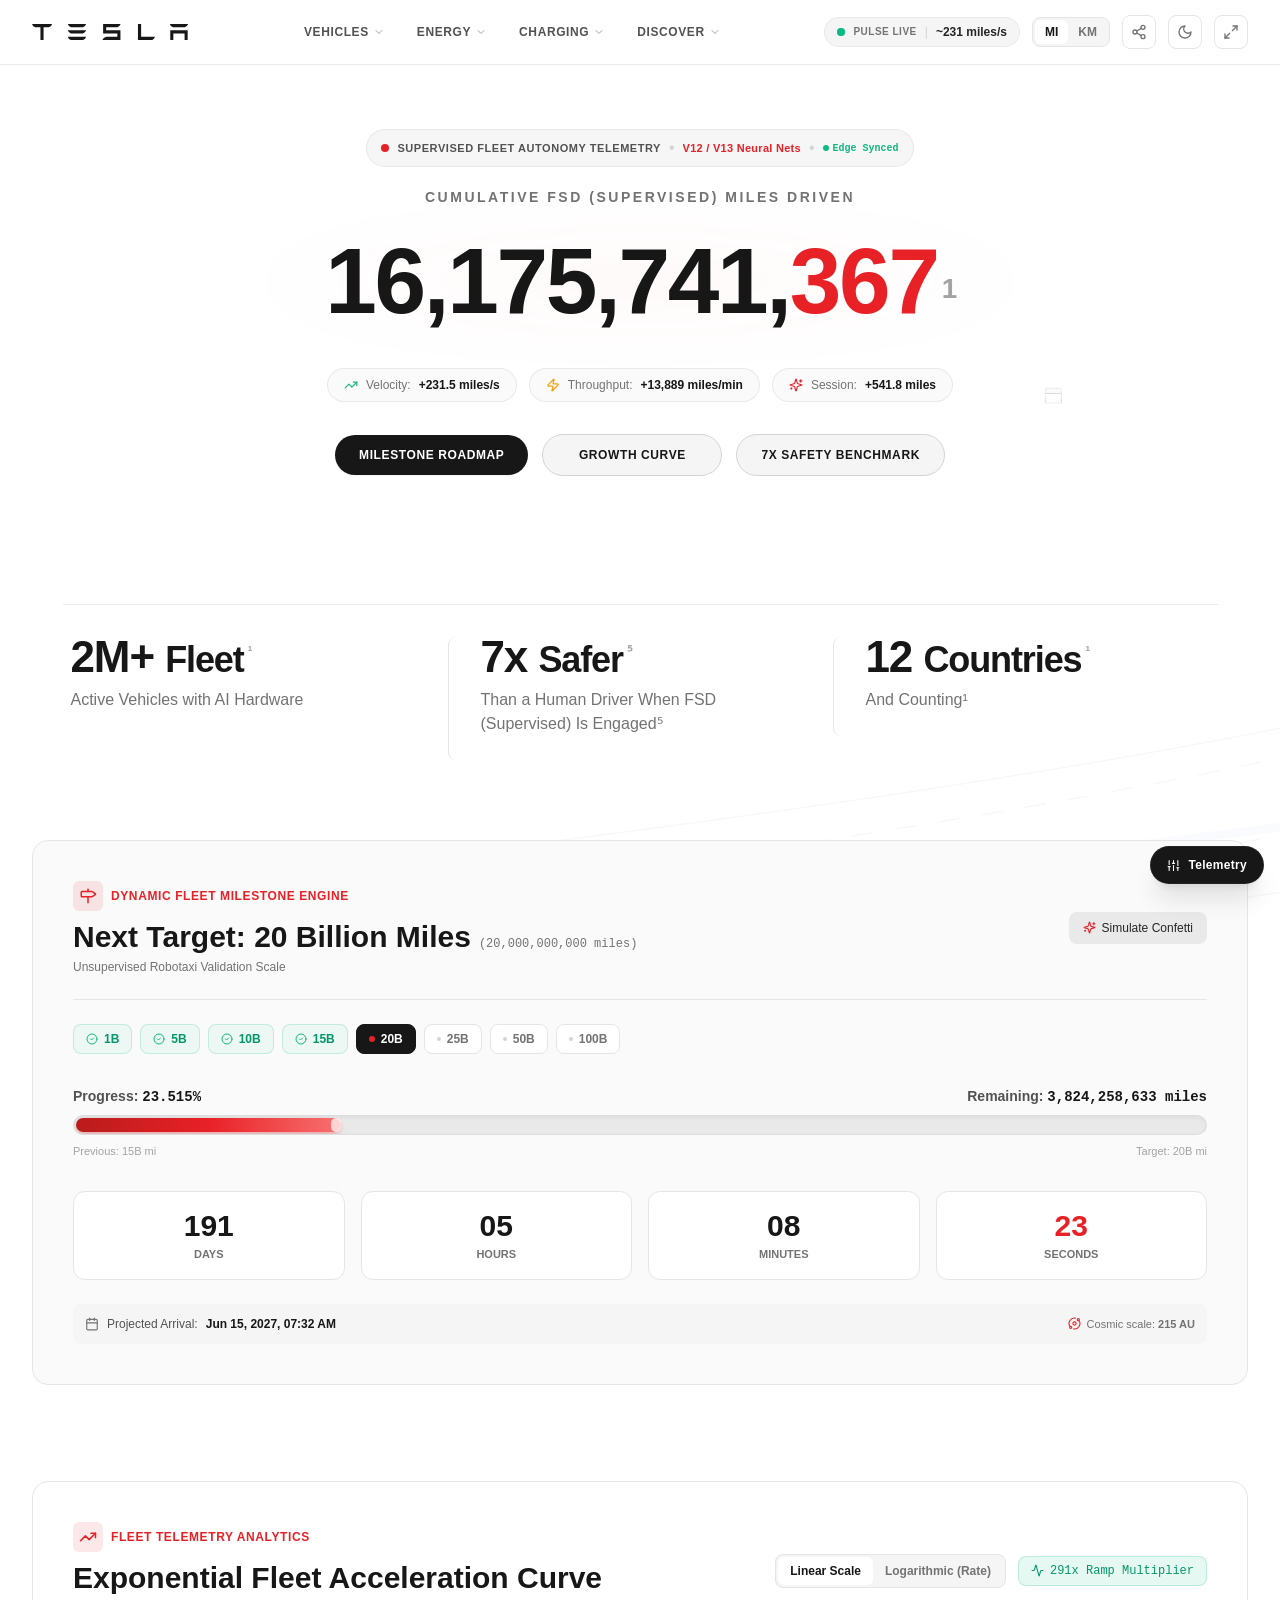
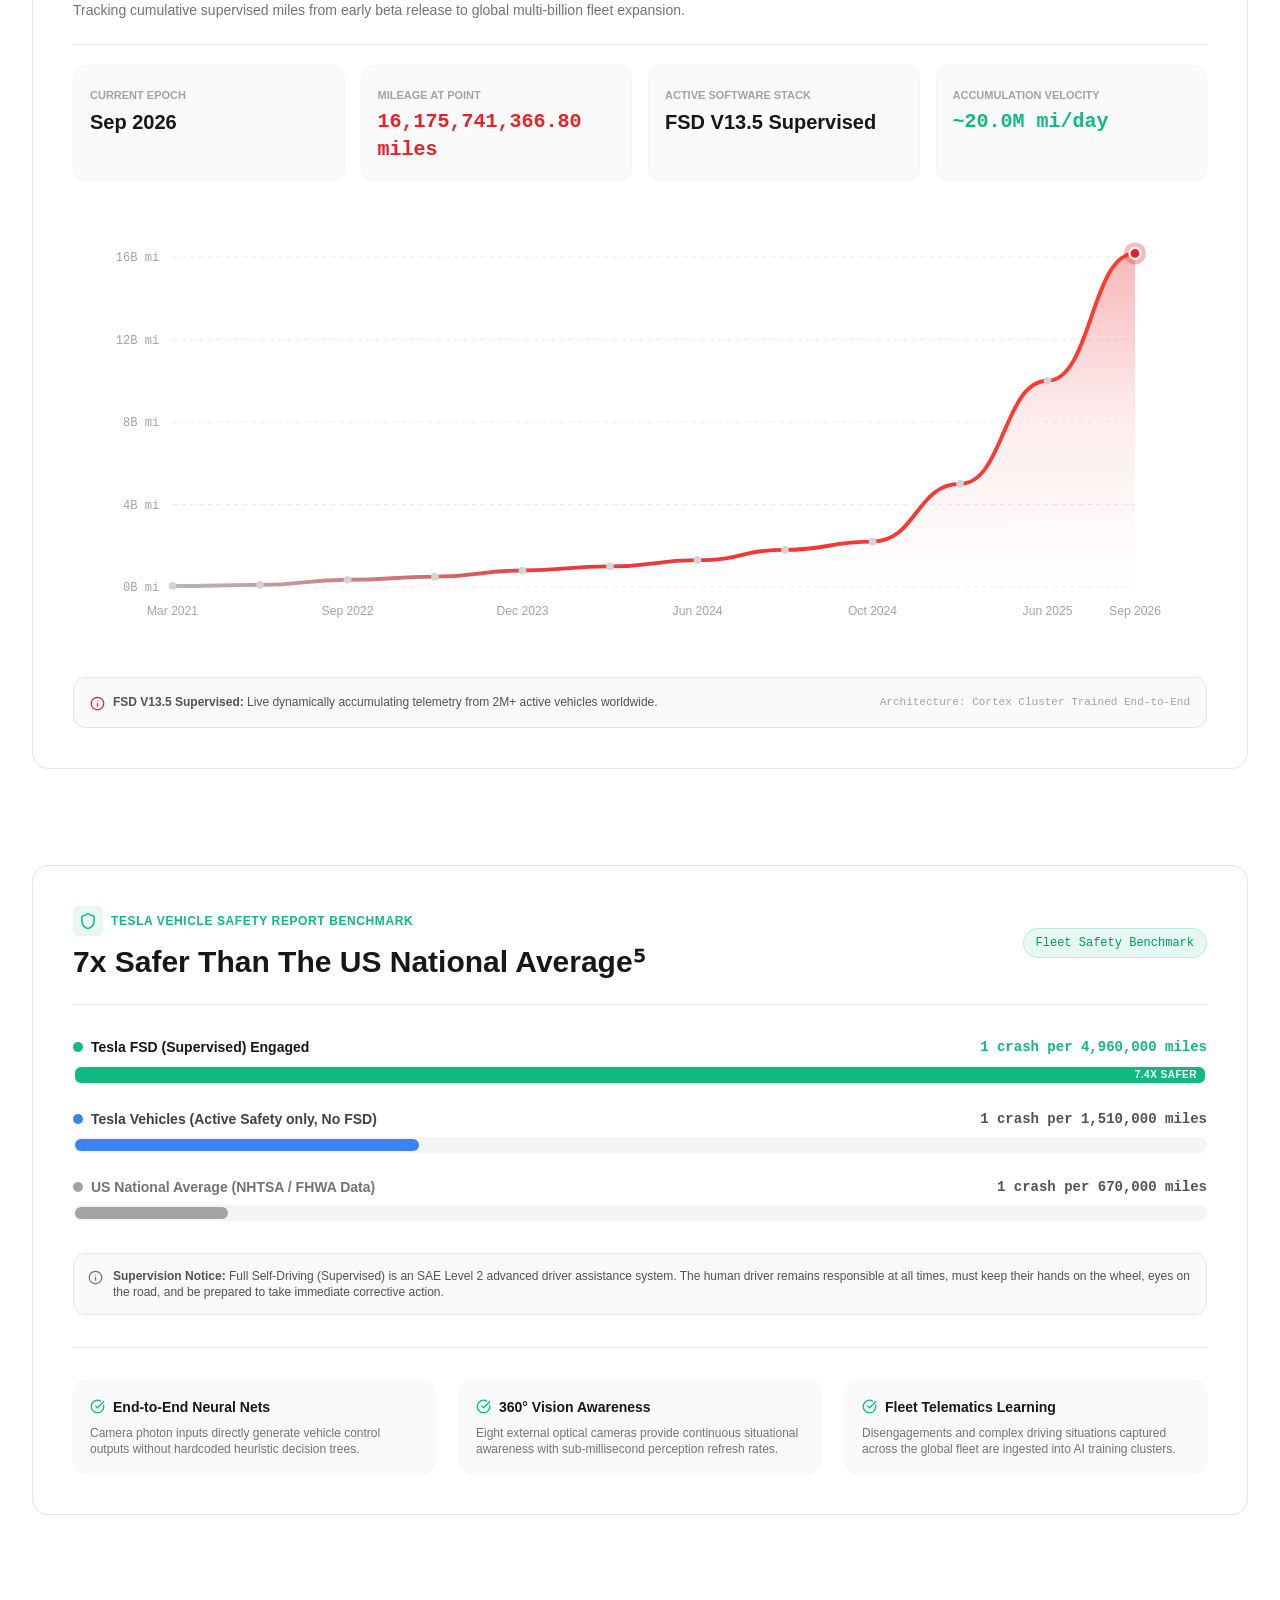
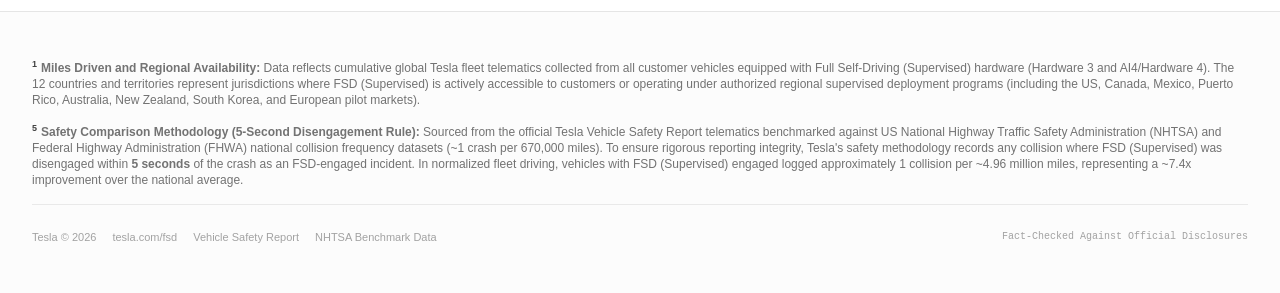
==== commit 853e838a: "feat(pwa): add PWA manifest, apple-touch-icon, mobile haptics, and proximity warnings" ====
--- a/fsd/index.html
+++ b/fsd/index.html
@@ -24,6 +24,17 @@
     <meta name="twitter:description" content="Live real-time telemetry tracking cumulative Tesla Full Self-Driving (Supervised) miles driven across 2M+ vehicles in 12 countries. 7.4x safer than US national average." />
     <meta name="twitter:image" content="https://tesla-fsd-live.vercel.app/api/og" />
 
+    <!-- PWA & In-Car Standalone Screen Support -->
+    <link rel="manifest" href="./manifest.json" />
+    <link rel="apple-touch-icon" sizes="180x180" href="./apple-touch-icon.png" />
+    <meta name="mobile-web-app-capable" content="yes" />
+    <meta name="apple-mobile-web-app-capable" content="yes" />
+    <meta name="apple-mobile-web-app-status-bar-style" content="black-translucent" />
+    <meta name="apple-mobile-web-app-title" content="Tesla FSD" />
+    <meta name="application-name" content="Tesla FSD" />
+    <meta name="theme-color" content="#050505" />
+    <meta name="msapplication-TileColor" content="#050505" />
+
     <meta http-equiv="Cache-Control" content="no-cache, no-store, must-revalidate" />
     <meta http-equiv="Pragma" content="no-cache" />
     <meta http-equiv="Expires" content="0" />
@@ -31,7 +42,7 @@
     <link rel="preconnect" href="https://fonts.googleapis.com">
     <link rel="preconnect" href="https://fonts.gstatic.com" crossorigin>
     <link href="https://fonts.googleapis.com/css2?family=Inter:wght@300;400;500;600;700;800;900&display=swap" rel="stylesheet">
-    <script type="module" crossorigin src="./assets/index-CCVQmkla.js"></script>
+    <script type="module" crossorigin src="./assets/index-DlmroUz7.js"></script>
     <link rel="stylesheet" crossorigin href="./assets/index-D_Wkmuxl.css">
   </head>
   <body class="bg-[#ffffff] text-[#171a20] dark:bg-[#050505] dark:text-[#eeeeee] transition-colors duration-300 antialiased selection:bg-red-500/20 selection:text-red-500 overflow-x-hidden">
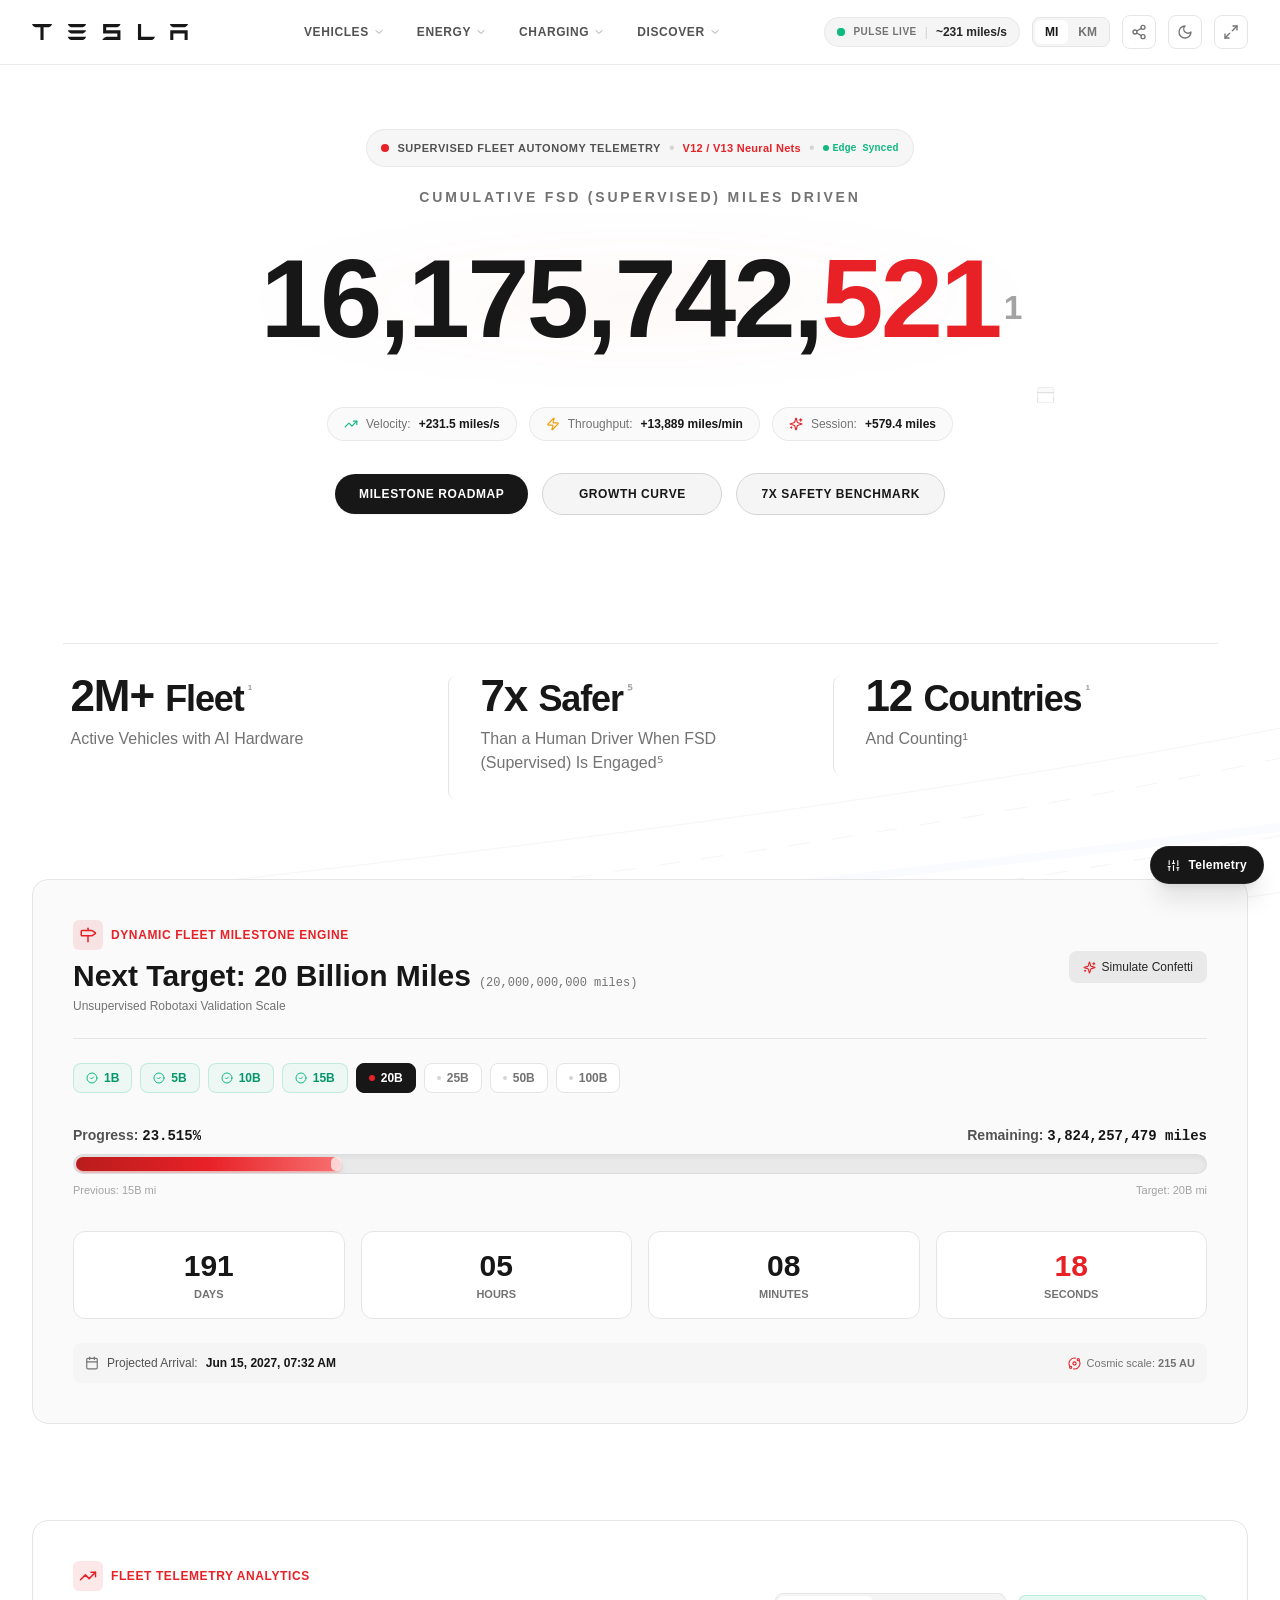
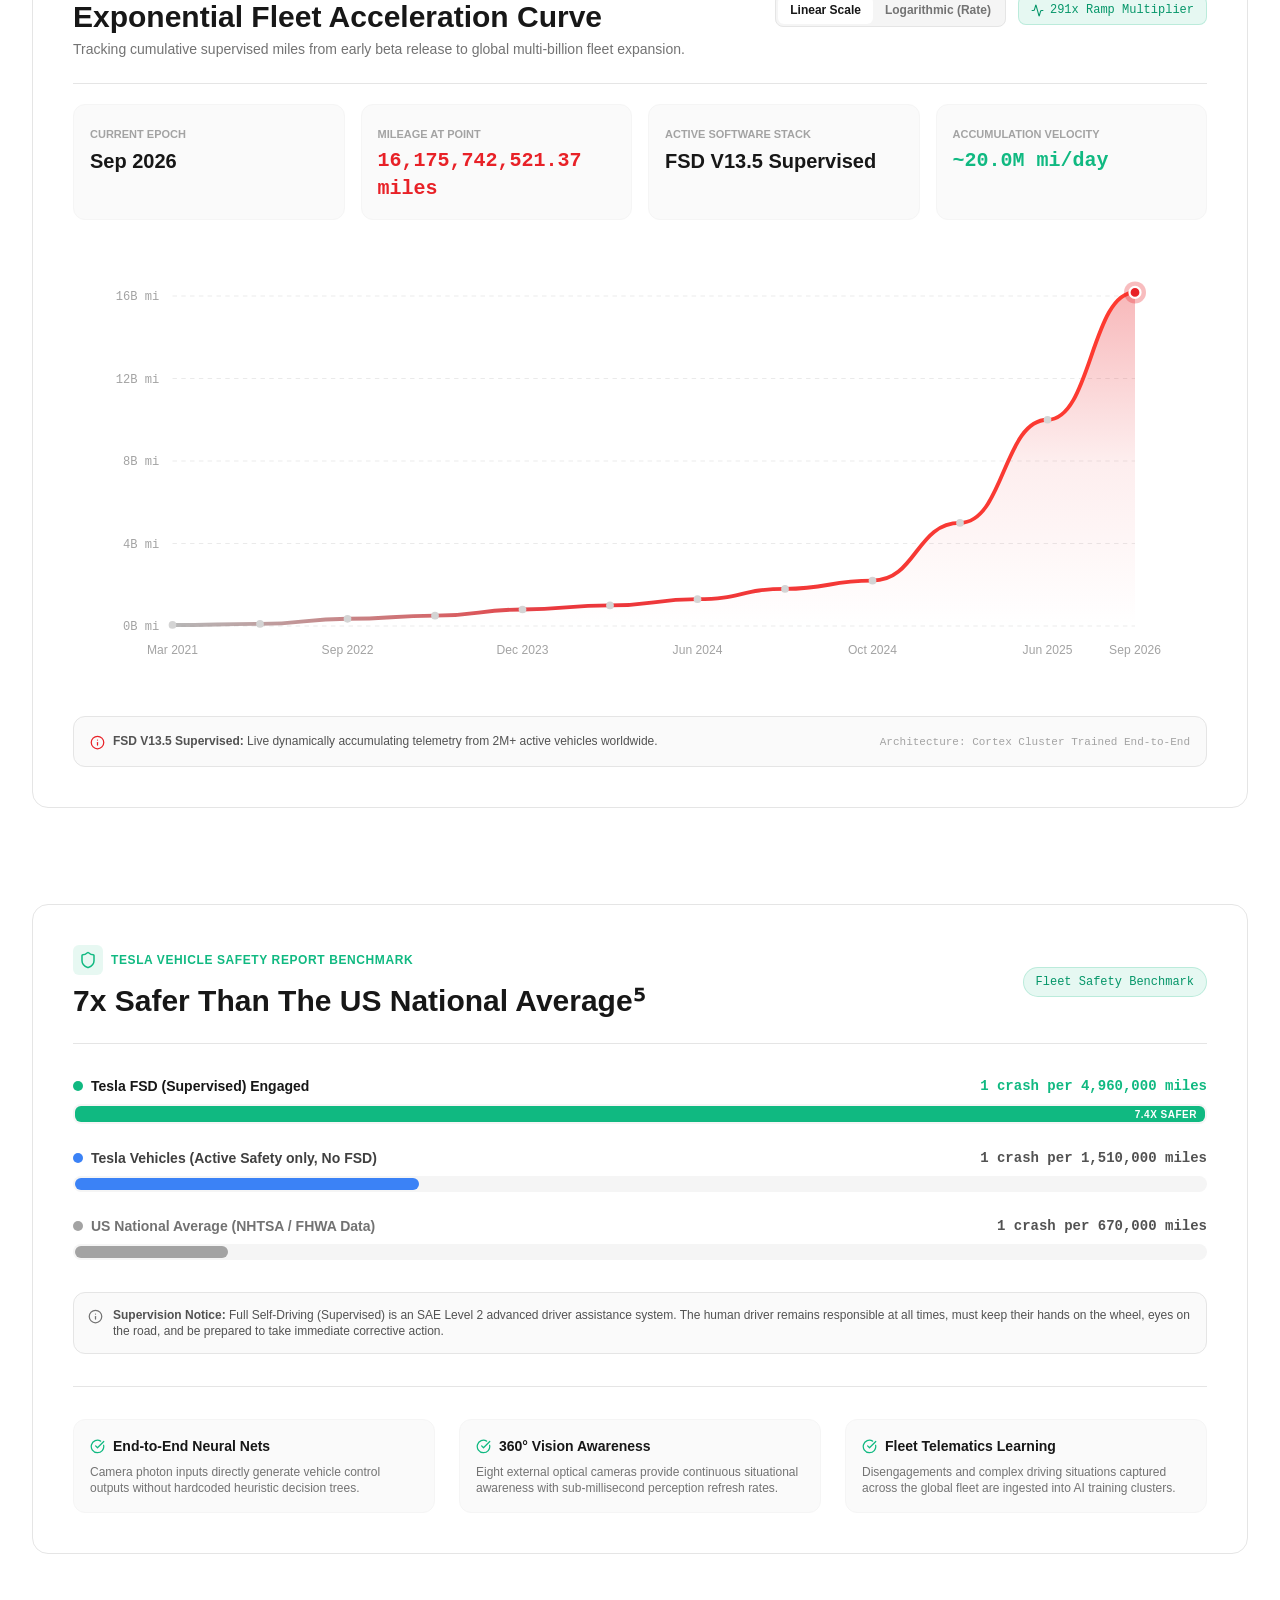
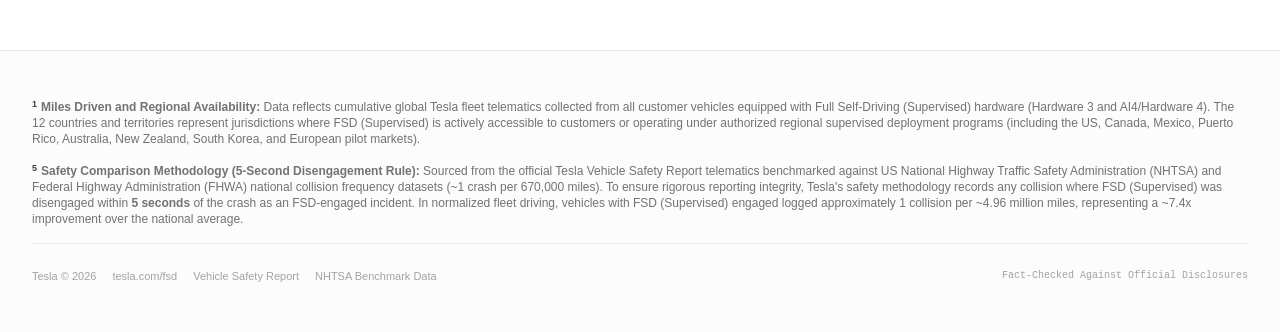
==== commit d377a891: "style(hero): increase odometer number typography size for commanding presence" ====
--- a/fsd/index.html
+++ b/fsd/index.html
@@ -42,8 +42,8 @@
     <link rel="preconnect" href="https://fonts.googleapis.com">
     <link rel="preconnect" href="https://fonts.gstatic.com" crossorigin>
     <link href="https://fonts.googleapis.com/css2?family=Inter:wght@300;400;500;600;700;800;900&display=swap" rel="stylesheet">
-    <script type="module" crossorigin src="./assets/index-DlmroUz7.js"></script>
-    <link rel="stylesheet" crossorigin href="./assets/index-D_Wkmuxl.css">
+    <script type="module" crossorigin src="./assets/index-D_viaUqa.js"></script>
+    <link rel="stylesheet" crossorigin href="./assets/index-CuQoETYA.css">
   </head>
   <body class="bg-[#ffffff] text-[#171a20] dark:bg-[#050505] dark:text-[#eeeeee] transition-colors duration-300 antialiased selection:bg-red-500/20 selection:text-red-500 overflow-x-hidden">
     <div id="root"></div>
--- a/fsd/assets/index-CuQoETYA.css
+++ b/fsd/assets/index-CuQoETYA.css
@@ -0,0 +1 @@
+*,:before,:after{--tw-border-spacing-x: 0;--tw-border-spacing-y: 0;--tw-translate-x: 0;--tw-translate-y: 0;--tw-rotate: 0;--tw-skew-x: 0;--tw-skew-y: 0;--tw-scale-x: 1;--tw-scale-y: 1;--tw-pan-x: ;--tw-pan-y: ;--tw-pinch-zoom: ;--tw-scroll-snap-strictness: proximity;--tw-gradient-from-position: ;--tw-gradient-via-position: ;--tw-gradient-to-position: ;--tw-ordinal: ;--tw-slashed-zero: ;--tw-numeric-figure: ;--tw-numeric-spacing: ;--tw-numeric-fraction: ;--tw-ring-inset: ;--tw-ring-offset-width: 0px;--tw-ring-offset-color: #fff;--tw-ring-color: rgb(59 130 246 / .5);--tw-ring-offset-shadow: 0 0 #0000;--tw-ring-shadow: 0 0 #0000;--tw-shadow: 0 0 #0000;--tw-shadow-colored: 0 0 #0000;--tw-blur: ;--tw-brightness: ;--tw-contrast: ;--tw-grayscale: ;--tw-hue-rotate: ;--tw-invert: ;--tw-saturate: ;--tw-sepia: ;--tw-drop-shadow: ;--tw-backdrop-blur: ;--tw-backdrop-brightness: ;--tw-backdrop-contrast: ;--tw-backdrop-grayscale: ;--tw-backdrop-hue-rotate: ;--tw-backdrop-invert: ;--tw-backdrop-opacity: ;--tw-backdrop-saturate: ;--tw-backdrop-sepia: ;--tw-contain-size: ;--tw-contain-layout: ;--tw-contain-paint: ;--tw-contain-style: }::backdrop{--tw-border-spacing-x: 0;--tw-border-spacing-y: 0;--tw-translate-x: 0;--tw-translate-y: 0;--tw-rotate: 0;--tw-skew-x: 0;--tw-skew-y: 0;--tw-scale-x: 1;--tw-scale-y: 1;--tw-pan-x: ;--tw-pan-y: ;--tw-pinch-zoom: ;--tw-scroll-snap-strictness: proximity;--tw-gradient-from-position: ;--tw-gradient-via-position: ;--tw-gradient-to-position: ;--tw-ordinal: ;--tw-slashed-zero: ;--tw-numeric-figure: ;--tw-numeric-spacing: ;--tw-numeric-fraction: ;--tw-ring-inset: ;--tw-ring-offset-width: 0px;--tw-ring-offset-color: #fff;--tw-ring-color: rgb(59 130 246 / .5);--tw-ring-offset-shadow: 0 0 #0000;--tw-ring-shadow: 0 0 #0000;--tw-shadow: 0 0 #0000;--tw-shadow-colored: 0 0 #0000;--tw-blur: ;--tw-brightness: ;--tw-contrast: ;--tw-grayscale: ;--tw-hue-rotate: ;--tw-invert: ;--tw-saturate: ;--tw-sepia: ;--tw-drop-shadow: ;--tw-backdrop-blur: ;--tw-backdrop-brightness: ;--tw-backdrop-contrast: ;--tw-backdrop-grayscale: ;--tw-backdrop-hue-rotate: ;--tw-backdrop-invert: ;--tw-backdrop-opacity: ;--tw-backdrop-saturate: ;--tw-backdrop-sepia: ;--tw-contain-size: ;--tw-contain-layout: ;--tw-contain-paint: ;--tw-contain-style: }*,:before,:after{box-sizing:border-box;border-width:0;border-style:solid;border-color:#e5e7eb}:before,:after{--tw-content: ""}html,:host{line-height:1.5;-webkit-text-size-adjust:100%;-moz-tab-size:4;-o-tab-size:4;tab-size:4;font-family:ui-sans-serif,system-ui,sans-serif,"Apple Color Emoji","Segoe UI Emoji",Segoe UI Symbol,"Noto Color Emoji";font-feature-settings:normal;font-variation-settings:normal;-webkit-tap-highlight-color:transparent}body{margin:0;line-height:inherit}hr{height:0;color:inherit;border-top-width:1px}abbr:where([title]){-webkit-text-decoration:underline dotted;text-decoration:underline dotted}h1,h2,h3,h4,h5,h6{font-size:inherit;font-weight:inherit}a{color:inherit;text-decoration:inherit}b,strong{font-weight:bolder}code,kbd,samp,pre{font-family:ui-monospace,SFMono-Regular,Menlo,Monaco,Consolas,Liberation Mono,Courier New,monospace;font-feature-settings:normal;font-variation-settings:normal;font-size:1em}small{font-size:80%}sub,sup{font-size:75%;line-height:0;position:relative;vertical-align:baseline}sub{bottom:-.25em}sup{top:-.5em}table{text-indent:0;border-color:inherit;border-collapse:collapse}button,input,optgroup,select,textarea{font-family:inherit;font-feature-settings:inherit;font-variation-settings:inherit;font-size:100%;font-weight:inherit;line-height:inherit;letter-spacing:inherit;color:inherit;margin:0;padding:0}button,select{text-transform:none}button,input:where([type=button]),input:where([type=reset]),input:where([type=submit]){-webkit-appearance:button;background-color:transparent;background-image:none}:-moz-focusring{outline:auto}:-moz-ui-invalid{box-shadow:none}progress{vertical-align:baseline}::-webkit-inner-spin-button,::-webkit-outer-spin-button{height:auto}[type=search]{-webkit-appearance:textfield;outline-offset:-2px}::-webkit-search-decoration{-webkit-appearance:none}::-webkit-file-upload-button{-webkit-appearance:button;font:inherit}summary{display:list-item}blockquote,dl,dd,h1,h2,h3,h4,h5,h6,hr,figure,p,pre{margin:0}fieldset{margin:0;padding:0}legend{padding:0}ol,ul,menu{list-style:none;margin:0;padding:0}dialog{padding:0}textarea{resize:vertical}input::-moz-placeholder,textarea::-moz-placeholder{opacity:1;color:#9ca3af}input::placeholder,textarea::placeholder{opacity:1;color:#9ca3af}button,[role=button]{cursor:pointer}:disabled{cursor:default}img,svg,video,canvas,audio,iframe,embed,object{display:block;vertical-align:middle}img,video{max-width:100%;height:auto}[hidden]:where(:not([hidden=until-found])){display:none}:root{--color-tesla-red: #e82127}body{font-family:Inter,-apple-system,BlinkMacSystemFont,Segoe UI,Roboto,Helvetica,Arial,sans-serif}.pointer-events-none{pointer-events:none}.static{position:static}.fixed{position:fixed}.absolute{position:absolute}.relative{position:relative}.sticky{position:sticky}.-inset-4{top:-1rem;right:-1rem;bottom:-1rem;left:-1rem}.inset-0{top:0;right:0;bottom:0;left:0}.inset-y-0{top:0;bottom:0}.-right-10{right:-2.5rem}.-top-10{top:-2.5rem}.-top-\[0\.55em\]{top:-.55em}.bottom-0{bottom:0}.bottom-12{bottom:3rem}.bottom-3{bottom:.75rem}.left-0{left:0}.right-0{right:0}.right-2{right:.5rem}.right-3{right:.75rem}.right-5{right:1.25rem}.top-0{top:0}.top-16{top:4rem}.top-5{top:1.25rem}.z-0{z-index:0}.z-10{z-index:10}.z-40{z-index:40}.z-50{z-index:50}.-mx-1{margin-left:-.25rem;margin-right:-.25rem}.mx-auto{margin-left:auto;margin-right:auto}.my-2{margin-top:.5rem;margin-bottom:.5rem}.my-4{margin-top:1rem;margin-bottom:1rem}.my-auto{margin-top:auto;margin-bottom:auto}.mb-1{margin-bottom:.25rem}.mb-1\.5{margin-bottom:.375rem}.mb-2{margin-bottom:.5rem}.mb-2\.5{margin-bottom:.625rem}.mb-4{margin-bottom:1rem}.mb-5{margin-bottom:1.25rem}.mb-6{margin-bottom:1.5rem}.ml-1{margin-left:.25rem}.ml-2{margin-left:.5rem}.mr-1{margin-right:.25rem}.mr-2{margin-right:.5rem}.mt-0\.5{margin-top:.125rem}.mt-1{margin-top:.25rem}.mt-1\.5{margin-top:.375rem}.mt-12{margin-top:3rem}.mt-2{margin-top:.5rem}.mt-3{margin-top:.75rem}.mt-4{margin-top:1rem}.mt-5{margin-top:1.25rem}.mt-6{margin-top:1.5rem}.mt-8{margin-top:2rem}.line-clamp-2{overflow:hidden;display:-webkit-box;-webkit-box-orient:vertical;-webkit-line-clamp:2}.block{display:block}.inline-block{display:inline-block}.flex{display:flex}.inline-flex{display:inline-flex}.grid{display:grid}.hidden{display:none}.h-1{height:.25rem}.h-1\.5{height:.375rem}.h-16{height:4rem}.h-2{height:.5rem}.h-3\.5{height:.875rem}.h-36{height:9rem}.h-4{height:1rem}.h-auto{height:auto}.h-full{height:100%}.max-h-\[440px\]{max-height:440px}.max-h-\[82vh\]{max-height:82vh}.max-h-\[88vh\]{max-height:88vh}.max-h-\[90vh\]{max-height:90vh}.min-h-screen{min-height:100vh}.w-1{width:.25rem}.w-1\.5{width:.375rem}.w-2{width:.5rem}.w-2\.5{width:.625rem}.w-36{width:9rem}.w-4{width:1rem}.w-\[13\.5\%\]{width:13.5%}.w-\[30\.4\%\]{width:30.4%}.w-\[calc\(100vw-1\.5rem\)\]{width:calc(100vw - 1.5rem)}.w-auto{width:auto}.w-full{width:100%}.min-w-0{min-width:0px}.min-w-\[180px\]{min-width:180px}.max-w-2xl{max-width:42rem}.max-w-7xl{max-width:80rem}.max-w-\[110px\]{max-width:110px}.max-w-full{max-width:100%}.max-w-lg{max-width:32rem}.max-w-sm{max-width:24rem}.max-w-xs{max-width:20rem}.flex-1{flex:1 1 0%}.shrink-0{flex-shrink:0}.rotate-180{--tw-rotate: 180deg;transform:translate(var(--tw-translate-x),var(--tw-translate-y)) rotate(var(--tw-rotate)) skew(var(--tw-skew-x)) skewY(var(--tw-skew-y)) scaleX(var(--tw-scale-x)) scaleY(var(--tw-scale-y))}@keyframes ping{75%,to{transform:scale(2);opacity:0}}.animate-ping{animation:ping 1s cubic-bezier(0,0,.2,1) infinite}@keyframes pulse{50%{opacity:.5}}.animate-pulse{animation:pulse 2s cubic-bezier(.4,0,.6,1) infinite}.cursor-crosshair{cursor:crosshair}.cursor-default{cursor:default}.cursor-pointer{cursor:pointer}.select-none{-webkit-user-select:none;-moz-user-select:none;user-select:none}.resize{resize:both}.grid-cols-1{grid-template-columns:repeat(1,minmax(0,1fr))}.grid-cols-2{grid-template-columns:repeat(2,minmax(0,1fr))}.grid-cols-4{grid-template-columns:repeat(4,minmax(0,1fr))}.flex-col{flex-direction:column}.flex-wrap{flex-wrap:wrap}.items-start{align-items:flex-start}.items-end{align-items:flex-end}.items-center{align-items:center}.items-baseline{align-items:baseline}.justify-start{justify-content:flex-start}.justify-center{justify-content:center}.justify-between{justify-content:space-between}.gap-1{gap:.25rem}.gap-1\.5{gap:.375rem}.gap-2{gap:.5rem}.gap-2\.5{gap:.625rem}.gap-3{gap:.75rem}.gap-3\.5{gap:.875rem}.gap-4{gap:1rem}.gap-6{gap:1.5rem}.space-x-1>:not([hidden])~:not([hidden]){--tw-space-x-reverse: 0;margin-right:calc(.25rem * var(--tw-space-x-reverse));margin-left:calc(.25rem * calc(1 - var(--tw-space-x-reverse)))}.space-x-1\.5>:not([hidden])~:not([hidden]){--tw-space-x-reverse: 0;margin-right:calc(.375rem * var(--tw-space-x-reverse));margin-left:calc(.375rem * calc(1 - var(--tw-space-x-reverse)))}.space-x-2>:not([hidden])~:not([hidden]){--tw-space-x-reverse: 0;margin-right:calc(.5rem * var(--tw-space-x-reverse));margin-left:calc(.5rem * calc(1 - var(--tw-space-x-reverse)))}.space-x-2\.5>:not([hidden])~:not([hidden]){--tw-space-x-reverse: 0;margin-right:calc(.625rem * var(--tw-space-x-reverse));margin-left:calc(.625rem * calc(1 - var(--tw-space-x-reverse)))}.space-x-3>:not([hidden])~:not([hidden]){--tw-space-x-reverse: 0;margin-right:calc(.75rem * var(--tw-space-x-reverse));margin-left:calc(.75rem * calc(1 - var(--tw-space-x-reverse)))}.space-x-4>:not([hidden])~:not([hidden]){--tw-space-x-reverse: 0;margin-right:calc(1rem * var(--tw-space-x-reverse));margin-left:calc(1rem * calc(1 - var(--tw-space-x-reverse)))}.space-y-1>:not([hidden])~:not([hidden]){--tw-space-y-reverse: 0;margin-top:calc(.25rem * calc(1 - var(--tw-space-y-reverse)));margin-bottom:calc(.25rem * var(--tw-space-y-reverse))}.space-y-1\.5>:not([hidden])~:not([hidden]){--tw-space-y-reverse: 0;margin-top:calc(.375rem * calc(1 - var(--tw-space-y-reverse)));margin-bottom:calc(.375rem * var(--tw-space-y-reverse))}.space-y-2\.5>:not([hidden])~:not([hidden]){--tw-space-y-reverse: 0;margin-top:calc(.625rem * calc(1 - var(--tw-space-y-reverse)));margin-bottom:calc(.625rem * var(--tw-space-y-reverse))}.space-y-3>:not([hidden])~:not([hidden]){--tw-space-y-reverse: 0;margin-top:calc(.75rem * calc(1 - var(--tw-space-y-reverse)));margin-bottom:calc(.75rem * var(--tw-space-y-reverse))}.space-y-4>:not([hidden])~:not([hidden]){--tw-space-y-reverse: 0;margin-top:calc(1rem * calc(1 - var(--tw-space-y-reverse)));margin-bottom:calc(1rem * var(--tw-space-y-reverse))}.space-y-5>:not([hidden])~:not([hidden]){--tw-space-y-reverse: 0;margin-top:calc(1.25rem * calc(1 - var(--tw-space-y-reverse)));margin-bottom:calc(1.25rem * var(--tw-space-y-reverse))}.self-start{align-self:flex-start}.self-end{align-self:flex-end}.overflow-hidden{overflow:hidden}.overflow-visible{overflow:visible}.overflow-x-auto{overflow-x:auto}.overflow-y-auto{overflow-y:auto}.overflow-x-hidden{overflow-x:hidden}.scroll-smooth{scroll-behavior:smooth}.truncate{overflow:hidden;text-overflow:ellipsis;white-space:nowrap}.whitespace-nowrap{white-space:nowrap}.rounded-2xl{border-radius:1rem}.rounded-3xl{border-radius:1.5rem}.rounded-full{border-radius:9999px}.rounded-lg{border-radius:.5rem}.rounded-md{border-radius:.375rem}.rounded-xl{border-radius:.75rem}.border{border-width:1px}.border-b{border-bottom-width:1px}.border-t{border-top-width:1px}.border-dashed{border-style:dashed}.border-emerald-500\/20{border-color:#10b98133}.border-emerald-500\/30{border-color:#10b9814d}.border-neutral-100{--tw-border-opacity: 1;border-color:rgb(245 245 245 / var(--tw-border-opacity, 1))}.border-neutral-200{--tw-border-opacity: 1;border-color:rgb(229 229 229 / var(--tw-border-opacity, 1))}.border-neutral-200\/60{border-color:#e5e5e599}.border-neutral-200\/80{border-color:#e5e5e5cc}.border-neutral-300{--tw-border-opacity: 1;border-color:rgb(212 212 212 / var(--tw-border-opacity, 1))}.border-neutral-300\/60{border-color:#d4d4d499}.border-neutral-700\/30{border-color:#4040404d}.border-neutral-800\/80{border-color:#262626cc}.border-neutral-900{--tw-border-opacity: 1;border-color:rgb(23 23 23 / var(--tw-border-opacity, 1))}.border-red-500\/30{border-color:#ef44444d}.bg-\[\#050505\]{--tw-bg-opacity: 1;background-color:rgb(5 5 5 / var(--tw-bg-opacity, 1))}.bg-\[\#ffffff\]{--tw-bg-opacity: 1;background-color:rgb(255 255 255 / var(--tw-bg-opacity, 1))}.bg-black\/75{background-color:#000000bf}.bg-blue-500{--tw-bg-opacity: 1;background-color:rgb(59 130 246 / var(--tw-bg-opacity, 1))}.bg-emerald-400{--tw-bg-opacity: 1;background-color:rgb(52 211 153 / var(--tw-bg-opacity, 1))}.bg-emerald-500{--tw-bg-opacity: 1;background-color:rgb(16 185 129 / var(--tw-bg-opacity, 1))}.bg-emerald-500\/10{background-color:#10b9811a}.bg-emerald-500\/15{background-color:#10b98126}.bg-emerald-500\/5{background-color:#10b9810d}.bg-neutral-100{--tw-bg-opacity: 1;background-color:rgb(245 245 245 / var(--tw-bg-opacity, 1))}.bg-neutral-100\/90{background-color:#f5f5f5e6}.bg-neutral-200{--tw-bg-opacity: 1;background-color:rgb(229 229 229 / var(--tw-bg-opacity, 1))}.bg-neutral-200\/80{background-color:#e5e5e5cc}.bg-neutral-300{--tw-bg-opacity: 1;background-color:rgb(212 212 212 / var(--tw-bg-opacity, 1))}.bg-neutral-400{--tw-bg-opacity: 1;background-color:rgb(163 163 163 / var(--tw-bg-opacity, 1))}.bg-neutral-50{--tw-bg-opacity: 1;background-color:rgb(250 250 250 / var(--tw-bg-opacity, 1))}.bg-neutral-50\/50{background-color:#fafafa80}.bg-neutral-50\/80{background-color:#fafafacc}.bg-neutral-900{--tw-bg-opacity: 1;background-color:rgb(23 23 23 / var(--tw-bg-opacity, 1))}.bg-red-500\/10{background-color:#ef44441a}.bg-red-600\/15{background-color:#dc262626}.bg-tesla-red{--tw-bg-opacity: 1;background-color:rgb(232 33 39 / var(--tw-bg-opacity, 1))}.bg-tesla-red\/10{background-color:#e821271a}.bg-white{--tw-bg-opacity: 1;background-color:rgb(255 255 255 / var(--tw-bg-opacity, 1))}.bg-white\/70{background-color:#ffffffb3}.bg-white\/90{background-color:#ffffffe6}.bg-white\/95{background-color:#fffffff2}.bg-\[radial-gradient\(ellipse_at_center\,_var\(--tw-gradient-stops\)\)\]{background-image:radial-gradient(ellipse at center,var(--tw-gradient-stops))}.bg-gradient-to-r{background-image:linear-gradient(to right,var(--tw-gradient-stops))}.from-red-500\/10{--tw-gradient-from: rgb(239 68 68 / .1) var(--tw-gradient-from-position);--tw-gradient-to: rgb(239 68 68 / 0) var(--tw-gradient-to-position);--tw-gradient-stops: var(--tw-gradient-from), var(--tw-gradient-to)}.from-red-700{--tw-gradient-from: #b91c1c var(--tw-gradient-from-position);--tw-gradient-to: rgb(185 28 28 / 0) var(--tw-gradient-to-position);--tw-gradient-stops: var(--tw-gradient-from), var(--tw-gradient-to)}.via-\[\#e82127\]{--tw-gradient-to: rgb(232 33 39 / 0) var(--tw-gradient-to-position);--tw-gradient-stops: var(--tw-gradient-from), #e82127 var(--tw-gradient-via-position), var(--tw-gradient-to)}.via-transparent{--tw-gradient-to: rgb(0 0 0 / 0) var(--tw-gradient-to-position);--tw-gradient-stops: var(--tw-gradient-from), transparent var(--tw-gradient-via-position), var(--tw-gradient-to)}.to-red-400{--tw-gradient-to: #f87171 var(--tw-gradient-to-position)}.to-transparent{--tw-gradient-to: transparent var(--tw-gradient-to-position)}.fill-current{fill:currentColor}.fill-neutral-300{fill:#d4d4d4}.fill-neutral-400{fill:#a3a3a3}.fill-tesla-red{fill:#e82127}.fill-tesla-red\/30{fill:#e821274d}.fill-white{fill:#fff}.stroke-tesla-red{stroke:#e82127}.stroke-white{stroke:#fff}.stroke-2{stroke-width:2}.p-0{padding:0}.p-0\.5{padding:.125rem}.p-1{padding:.25rem}.p-1\.5{padding:.375rem}.p-2{padding:.5rem}.p-2\.5{padding:.625rem}.p-3{padding:.75rem}.p-3\.5{padding:.875rem}.p-4{padding:1rem}.p-5{padding:1.25rem}.p-6{padding:1.5rem}.px-1{padding-left:.25rem;padding-right:.25rem}.px-1\.5{padding-left:.375rem;padding-right:.375rem}.px-2{padding-left:.5rem;padding-right:.5rem}.px-2\.5{padding-left:.625rem;padding-right:.625rem}.px-3{padding-left:.75rem;padding-right:.75rem}.px-3\.5{padding-left:.875rem;padding-right:.875rem}.px-4{padding-left:1rem;padding-right:1rem}.px-6{padding-left:1.5rem;padding-right:1.5rem}.py-0\.5{padding-top:.125rem;padding-bottom:.125rem}.py-1{padding-top:.25rem;padding-bottom:.25rem}.py-1\.5{padding-top:.375rem;padding-bottom:.375rem}.py-12{padding-top:3rem;padding-bottom:3rem}.py-2{padding-top:.5rem;padding-bottom:.5rem}.py-2\.5{padding-top:.625rem;padding-bottom:.625rem}.py-3{padding-top:.75rem;padding-bottom:.75rem}.py-6{padding-top:1.5rem;padding-bottom:1.5rem}.py-8{padding-top:2rem;padding-bottom:2rem}.pb-12{padding-bottom:3rem}.pb-2{padding-bottom:.5rem}.pb-3{padding-bottom:.75rem}.pb-4{padding-bottom:1rem}.pb-5{padding-bottom:1.25rem}.pr-3{padding-right:.75rem}.pt-3{padding-top:.75rem}.pt-4{padding-top:1rem}.pt-6{padding-top:1.5rem}.text-left{text-align:left}.text-center{text-align:center}.text-right{text-align:right}.font-mono{font-family:ui-monospace,SFMono-Regular,Menlo,Monaco,Consolas,Liberation Mono,Courier New,monospace}.font-tesla{font-family:Universal Sans,Gotham,-apple-system,BlinkMacSystemFont,Segoe UI,Roboto,Helvetica,Arial,sans-serif}.text-2xl{font-size:1.5rem;line-height:2rem}.text-3xl{font-size:1.875rem;line-height:2.25rem}.text-\[0\.3em\]{font-size:.3em}.text-\[10px\]{font-size:10px}.text-\[11px\]{font-size:11px}.text-\[9px\]{font-size:9px}.text-base{font-size:1rem;line-height:1.5rem}.text-sm{font-size:.875rem;line-height:1.25rem}.text-xl{font-size:1.25rem;line-height:1.75rem}.text-xs{font-size:.75rem;line-height:1rem}.font-bold{font-weight:700}.font-extrabold{font-weight:800}.font-medium{font-weight:500}.font-normal{font-weight:400}.font-semibold{font-weight:600}.uppercase{text-transform:uppercase}.tabular-nums{--tw-numeric-spacing: tabular-nums;font-variant-numeric:var(--tw-ordinal) var(--tw-slashed-zero) var(--tw-numeric-figure) var(--tw-numeric-spacing) var(--tw-numeric-fraction)}.leading-none{line-height:1}.leading-relaxed{line-height:1.625}.leading-snug{line-height:1.375}.tracking-\[0\.2em\]{letter-spacing:.2em}.tracking-tight{letter-spacing:-.025em}.tracking-wide{letter-spacing:.025em}.tracking-wider{letter-spacing:.05em}.tracking-widest{letter-spacing:.1em}.text-\[\#171a20\]{--tw-text-opacity: 1;color:rgb(23 26 32 / var(--tw-text-opacity, 1))}.text-amber-500{--tw-text-opacity: 1;color:rgb(245 158 11 / var(--tw-text-opacity, 1))}.text-blue-500{--tw-text-opacity: 1;color:rgb(59 130 246 / var(--tw-text-opacity, 1))}.text-emerald-400{--tw-text-opacity: 1;color:rgb(52 211 153 / var(--tw-text-opacity, 1))}.text-emerald-500{--tw-text-opacity: 1;color:rgb(16 185 129 / var(--tw-text-opacity, 1))}.text-emerald-600{--tw-text-opacity: 1;color:rgb(5 150 105 / var(--tw-text-opacity, 1))}.text-neutral-200\/80{color:#e5e5e5cc}.text-neutral-300{--tw-text-opacity: 1;color:rgb(212 212 212 / var(--tw-text-opacity, 1))}.text-neutral-400{--tw-text-opacity: 1;color:rgb(163 163 163 / var(--tw-text-opacity, 1))}.text-neutral-500{--tw-text-opacity: 1;color:rgb(115 115 115 / var(--tw-text-opacity, 1))}.text-neutral-600{--tw-text-opacity: 1;color:rgb(82 82 82 / var(--tw-text-opacity, 1))}.text-neutral-700{--tw-text-opacity: 1;color:rgb(64 64 64 / var(--tw-text-opacity, 1))}.text-neutral-800{--tw-text-opacity: 1;color:rgb(38 38 38 / var(--tw-text-opacity, 1))}.text-neutral-900{--tw-text-opacity: 1;color:rgb(23 23 23 / var(--tw-text-opacity, 1))}.text-tesla-red{--tw-text-opacity: 1;color:rgb(232 33 39 / var(--tw-text-opacity, 1))}.text-white{--tw-text-opacity: 1;color:rgb(255 255 255 / var(--tw-text-opacity, 1))}.antialiased{-webkit-font-smoothing:antialiased;-moz-osx-font-smoothing:grayscale}.opacity-100{opacity:1}.opacity-60{opacity:.6}.opacity-65{opacity:.65}.opacity-75{opacity:.75}.opacity-80{opacity:.8}.shadow-2xl{--tw-shadow: 0 25px 50px -12px rgb(0 0 0 / .25);--tw-shadow-colored: 0 25px 50px -12px var(--tw-shadow-color);box-shadow:var(--tw-ring-offset-shadow, 0 0 #0000),var(--tw-ring-shadow, 0 0 #0000),var(--tw-shadow)}.shadow-inner{--tw-shadow: inset 0 2px 4px 0 rgb(0 0 0 / .05);--tw-shadow-colored: inset 0 2px 4px 0 var(--tw-shadow-color);box-shadow:var(--tw-ring-offset-shadow, 0 0 #0000),var(--tw-ring-shadow, 0 0 #0000),var(--tw-shadow)}.shadow-md{--tw-shadow: 0 4px 6px -1px rgb(0 0 0 / .1), 0 2px 4px -2px rgb(0 0 0 / .1);--tw-shadow-colored: 0 4px 6px -1px var(--tw-shadow-color), 0 2px 4px -2px var(--tw-shadow-color);box-shadow:var(--tw-ring-offset-shadow, 0 0 #0000),var(--tw-ring-shadow, 0 0 #0000),var(--tw-shadow)}.shadow-sm{--tw-shadow: 0 1px 2px 0 rgb(0 0 0 / .05);--tw-shadow-colored: 0 1px 2px 0 var(--tw-shadow-color);box-shadow:var(--tw-ring-offset-shadow, 0 0 #0000),var(--tw-ring-shadow, 0 0 #0000),var(--tw-shadow)}.shadow-xl{--tw-shadow: 0 20px 25px -5px rgb(0 0 0 / .1), 0 8px 10px -6px rgb(0 0 0 / .1);--tw-shadow-colored: 0 20px 25px -5px var(--tw-shadow-color), 0 8px 10px -6px var(--tw-shadow-color);box-shadow:var(--tw-ring-offset-shadow, 0 0 #0000),var(--tw-ring-shadow, 0 0 #0000),var(--tw-shadow)}.shadow-red-500\/30{--tw-shadow-color: rgb(239 68 68 / .3);--tw-shadow: var(--tw-shadow-colored)}.blur-2xl{--tw-blur: blur(40px);filter:var(--tw-blur) var(--tw-brightness) var(--tw-contrast) var(--tw-grayscale) var(--tw-hue-rotate) var(--tw-invert) var(--tw-saturate) var(--tw-sepia) var(--tw-drop-shadow)}.blur-3xl{--tw-blur: blur(64px);filter:var(--tw-blur) var(--tw-brightness) var(--tw-contrast) var(--tw-grayscale) var(--tw-hue-rotate) var(--tw-invert) var(--tw-saturate) var(--tw-sepia) var(--tw-drop-shadow)}.backdrop-blur-md{--tw-backdrop-blur: blur(12px);-webkit-backdrop-filter:var(--tw-backdrop-blur) var(--tw-backdrop-brightness) var(--tw-backdrop-contrast) var(--tw-backdrop-grayscale) var(--tw-backdrop-hue-rotate) var(--tw-backdrop-invert) var(--tw-backdrop-opacity) var(--tw-backdrop-saturate) var(--tw-backdrop-sepia);backdrop-filter:var(--tw-backdrop-blur) var(--tw-backdrop-brightness) var(--tw-backdrop-contrast) var(--tw-backdrop-grayscale) var(--tw-backdrop-hue-rotate) var(--tw-backdrop-invert) var(--tw-backdrop-opacity) var(--tw-backdrop-saturate) var(--tw-backdrop-sepia)}.backdrop-blur-sm{--tw-backdrop-blur: blur(4px);-webkit-backdrop-filter:var(--tw-backdrop-blur) var(--tw-backdrop-brightness) var(--tw-backdrop-contrast) var(--tw-backdrop-grayscale) var(--tw-backdrop-hue-rotate) var(--tw-backdrop-invert) var(--tw-backdrop-opacity) var(--tw-backdrop-saturate) var(--tw-backdrop-sepia);backdrop-filter:var(--tw-backdrop-blur) var(--tw-backdrop-brightness) var(--tw-backdrop-contrast) var(--tw-backdrop-grayscale) var(--tw-backdrop-hue-rotate) var(--tw-backdrop-invert) var(--tw-backdrop-opacity) var(--tw-backdrop-saturate) var(--tw-backdrop-sepia)}.backdrop-blur-xl{--tw-backdrop-blur: blur(24px);-webkit-backdrop-filter:var(--tw-backdrop-blur) var(--tw-backdrop-brightness) var(--tw-backdrop-contrast) var(--tw-backdrop-grayscale) var(--tw-backdrop-hue-rotate) var(--tw-backdrop-invert) var(--tw-backdrop-opacity) var(--tw-backdrop-saturate) var(--tw-backdrop-sepia);backdrop-filter:var(--tw-backdrop-blur) var(--tw-backdrop-brightness) var(--tw-backdrop-contrast) var(--tw-backdrop-grayscale) var(--tw-backdrop-hue-rotate) var(--tw-backdrop-invert) var(--tw-backdrop-opacity) var(--tw-backdrop-saturate) var(--tw-backdrop-sepia)}.transition{transition-property:color,background-color,border-color,text-decoration-color,fill,stroke,opacity,box-shadow,transform,filter,backdrop-filter;transition-timing-function:cubic-bezier(.4,0,.2,1);transition-duration:.15s}.transition-all{transition-property:all;transition-timing-function:cubic-bezier(.4,0,.2,1);transition-duration:.15s}.transition-colors{transition-property:color,background-color,border-color,text-decoration-color,fill,stroke;transition-timing-function:cubic-bezier(.4,0,.2,1);transition-duration:.15s}.transition-opacity{transition-property:opacity;transition-timing-function:cubic-bezier(.4,0,.2,1);transition-duration:.15s}.transition-transform{transition-property:transform;transition-timing-function:cubic-bezier(.4,0,.2,1);transition-duration:.15s}.duration-200{transition-duration:.2s}.duration-300{transition-duration:.3s}.duration-700{transition-duration:.7s}.duration-75{transition-duration:75ms}.tabular-nums{font-variant-numeric:tabular-nums;font-feature-settings:"tnum"}.hero-counter-odometer{font-size:clamp(2.6rem,11.2vw,4.8rem);line-height:.95;letter-spacing:-.035em;display:inline-block}@media (min-width: 640px){.hero-counter-odometer{font-size:clamp(4.8rem,9.8vw,7.2rem)!important;line-height:1;letter-spacing:-.028em}}@media (min-width: 1024px){.hero-counter-odometer{font-size:clamp(7rem,8.6vw,9.6rem)!important;line-height:1;letter-spacing:-.025em}}@media (min-width: 1400px){.hero-counter-odometer{font-size:clamp(9.2rem,8.4vw,11.8rem)!important;line-height:1;letter-spacing:-.025em}}.glow-tesla{text-shadow:0 0 20px rgba(232,33,39,.4),0 0 40px rgba(232,33,39,.2)}.glow-white{text-shadow:0 0 30px rgba(255,255,255,.25)}::-webkit-scrollbar{width:6px;height:6px}::-webkit-scrollbar-track{background:transparent}::-webkit-scrollbar-thumb{background:#7878784d;border-radius:9999px}::-webkit-scrollbar-thumb:hover{background:#78787899}.selection\:bg-red-500\/20 *::-moz-selection{background-color:#ef444433}.selection\:bg-red-500\/20 *::selection{background-color:#ef444433}.selection\:text-red-500 *::-moz-selection{--tw-text-opacity: 1;color:rgb(239 68 68 / var(--tw-text-opacity, 1))}.selection\:text-red-500 *::selection{--tw-text-opacity: 1;color:rgb(239 68 68 / var(--tw-text-opacity, 1))}.selection\:bg-red-500\/20::-moz-selection{background-color:#ef444433}.selection\:bg-red-500\/20::selection{background-color:#ef444433}.selection\:text-red-500::-moz-selection{--tw-text-opacity: 1;color:rgb(239 68 68 / var(--tw-text-opacity, 1))}.selection\:text-red-500::selection{--tw-text-opacity: 1;color:rgb(239 68 68 / var(--tw-text-opacity, 1))}.placeholder\:text-neutral-400::-moz-placeholder{--tw-text-opacity: 1;color:rgb(163 163 163 / var(--tw-text-opacity, 1))}.placeholder\:text-neutral-400::placeholder{--tw-text-opacity: 1;color:rgb(163 163 163 / var(--tw-text-opacity, 1))}.hover\:bg-neutral-100:hover{--tw-bg-opacity: 1;background-color:rgb(245 245 245 / var(--tw-bg-opacity, 1))}.hover\:bg-neutral-200:hover{--tw-bg-opacity: 1;background-color:rgb(229 229 229 / var(--tw-bg-opacity, 1))}.hover\:bg-neutral-300:hover{--tw-bg-opacity: 1;background-color:rgb(212 212 212 / var(--tw-bg-opacity, 1))}.hover\:fill-tesla-red:hover{fill:#e82127}.hover\:text-neutral-700:hover{--tw-text-opacity: 1;color:rgb(64 64 64 / var(--tw-text-opacity, 1))}.hover\:text-neutral-900:hover{--tw-text-opacity: 1;color:rgb(23 23 23 / var(--tw-text-opacity, 1))}.hover\:underline:hover{text-decoration-line:underline}.hover\:opacity-90:hover{opacity:.9}.hover\:opacity-95:hover{opacity:.95}.focus\:border-tesla-red:focus{--tw-border-opacity: 1;border-color:rgb(232 33 39 / var(--tw-border-opacity, 1))}.focus\:outline-none:focus{outline:2px solid transparent;outline-offset:2px}.focus-visible\:ring-2:focus-visible{--tw-ring-offset-shadow: var(--tw-ring-inset) 0 0 0 var(--tw-ring-offset-width) var(--tw-ring-offset-color);--tw-ring-shadow: var(--tw-ring-inset) 0 0 0 calc(2px + var(--tw-ring-offset-width)) var(--tw-ring-color);box-shadow:var(--tw-ring-offset-shadow),var(--tw-ring-shadow),var(--tw-shadow, 0 0 #0000)}.focus-visible\:ring-tesla-red\/50:focus-visible{--tw-ring-color: rgb(232 33 39 / .5)}.active\:scale-\[0\.99\]:active{--tw-scale-x: .99;--tw-scale-y: .99;transform:translate(var(--tw-translate-x),var(--tw-translate-y)) rotate(var(--tw-rotate)) skew(var(--tw-skew-x)) skewY(var(--tw-skew-y)) scaleX(var(--tw-scale-x)) scaleY(var(--tw-scale-y))}.group:hover .group-hover\:-translate-y-0\.5{--tw-translate-y: -.125rem;transform:translate(var(--tw-translate-x),var(--tw-translate-y)) rotate(var(--tw-rotate)) skew(var(--tw-skew-x)) skewY(var(--tw-skew-y)) scaleX(var(--tw-scale-x)) scaleY(var(--tw-scale-y))}.group:hover .group-hover\:translate-x-0\.5{--tw-translate-x: .125rem;transform:translate(var(--tw-translate-x),var(--tw-translate-y)) rotate(var(--tw-rotate)) skew(var(--tw-skew-x)) skewY(var(--tw-skew-y)) scaleX(var(--tw-scale-x)) scaleY(var(--tw-scale-y))}.group:hover .group-hover\:text-tesla-red{--tw-text-opacity: 1;color:rgb(232 33 39 / var(--tw-text-opacity, 1))}.dark\:border-neutral-700:is(.dark *){--tw-border-opacity: 1;border-color:rgb(64 64 64 / var(--tw-border-opacity, 1))}.dark\:border-neutral-700\/60:is(.dark *){border-color:#40404099}.dark\:border-neutral-800:is(.dark *){--tw-border-opacity: 1;border-color:rgb(38 38 38 / var(--tw-border-opacity, 1))}.dark\:border-neutral-800\/60:is(.dark *){border-color:#26262699}.dark\:border-neutral-800\/80:is(.dark *){border-color:#262626cc}.dark\:border-white:is(.dark *){--tw-border-opacity: 1;border-color:rgb(255 255 255 / var(--tw-border-opacity, 1))}.dark\:bg-\[\#050505\]:is(.dark *){--tw-bg-opacity: 1;background-color:rgb(5 5 5 / var(--tw-bg-opacity, 1))}.dark\:bg-\[\#080808\]\/95:is(.dark *){background-color:#080808f2}.dark\:bg-\[\#0c0c0c\]:is(.dark *){--tw-bg-opacity: 1;background-color:rgb(12 12 12 / var(--tw-bg-opacity, 1))}.dark\:bg-\[\#111111\]:is(.dark *){--tw-bg-opacity: 1;background-color:rgb(17 17 17 / var(--tw-bg-opacity, 1))}.dark\:bg-black\/40:is(.dark *){background-color:#0006}.dark\:bg-black\/50:is(.dark *){background-color:#00000080}.dark\:bg-black\/90:is(.dark *){background-color:#000000e6}.dark\:bg-black\/95:is(.dark *){background-color:#000000f2}.dark\:bg-neutral-600:is(.dark *){--tw-bg-opacity: 1;background-color:rgb(82 82 82 / var(--tw-bg-opacity, 1))}.dark\:bg-neutral-700:is(.dark *){--tw-bg-opacity: 1;background-color:rgb(64 64 64 / var(--tw-bg-opacity, 1))}.dark\:bg-neutral-800:is(.dark *){--tw-bg-opacity: 1;background-color:rgb(38 38 38 / var(--tw-bg-opacity, 1))}.dark\:bg-neutral-800\/50:is(.dark *){background-color:#26262680}.dark\:bg-neutral-800\/80:is(.dark *){background-color:#262626cc}.dark\:bg-neutral-900:is(.dark *){--tw-bg-opacity: 1;background-color:rgb(23 23 23 / var(--tw-bg-opacity, 1))}.dark\:bg-neutral-900\/20:is(.dark *){background-color:#17171733}.dark\:bg-neutral-900\/30:is(.dark *){background-color:#1717174d}.dark\:bg-neutral-900\/40:is(.dark *){background-color:#17171766}.dark\:bg-neutral-900\/50:is(.dark *){background-color:#17171780}.dark\:bg-neutral-900\/60:is(.dark *){background-color:#17171799}.dark\:bg-neutral-900\/90:is(.dark *){background-color:#171717e6}.dark\:bg-white:is(.dark *){--tw-bg-opacity: 1;background-color:rgb(255 255 255 / var(--tw-bg-opacity, 1))}.dark\:fill-neutral-500:is(.dark *){fill:#737373}.dark\:fill-neutral-700:is(.dark *){fill:#404040}.dark\:fill-white:is(.dark *){fill:#fff}.dark\:stroke-black:is(.dark *){stroke:#000}.dark\:text-\[\#eeeeee\]:is(.dark *){--tw-text-opacity: 1;color:rgb(238 238 238 / var(--tw-text-opacity, 1))}.dark\:text-emerald-400:is(.dark *){--tw-text-opacity: 1;color:rgb(52 211 153 / var(--tw-text-opacity, 1))}.dark\:text-neutral-200:is(.dark *){--tw-text-opacity: 1;color:rgb(229 229 229 / var(--tw-text-opacity, 1))}.dark\:text-neutral-300:is(.dark *){--tw-text-opacity: 1;color:rgb(212 212 212 / var(--tw-text-opacity, 1))}.dark\:text-neutral-400:is(.dark *){--tw-text-opacity: 1;color:rgb(163 163 163 / var(--tw-text-opacity, 1))}.dark\:text-neutral-500:is(.dark *){--tw-text-opacity: 1;color:rgb(115 115 115 / var(--tw-text-opacity, 1))}.dark\:text-neutral-600:is(.dark *){--tw-text-opacity: 1;color:rgb(82 82 82 / var(--tw-text-opacity, 1))}.dark\:text-neutral-700:is(.dark *){--tw-text-opacity: 1;color:rgb(64 64 64 / var(--tw-text-opacity, 1))}.dark\:text-neutral-800\/80:is(.dark *){color:#262626cc}.dark\:text-neutral-900:is(.dark *){--tw-text-opacity: 1;color:rgb(23 23 23 / var(--tw-text-opacity, 1))}.dark\:text-neutral-950:is(.dark *){--tw-text-opacity: 1;color:rgb(10 10 10 / var(--tw-text-opacity, 1))}.dark\:text-red-400:is(.dark *){--tw-text-opacity: 1;color:rgb(248 113 113 / var(--tw-text-opacity, 1))}.dark\:text-red-500:is(.dark *){--tw-text-opacity: 1;color:rgb(239 68 68 / var(--tw-text-opacity, 1))}.dark\:text-white:is(.dark *){--tw-text-opacity: 1;color:rgb(255 255 255 / var(--tw-text-opacity, 1))}.dark\:opacity-80:is(.dark *){opacity:.8}.dark\:placeholder\:text-neutral-500:is(.dark *)::-moz-placeholder{--tw-text-opacity: 1;color:rgb(115 115 115 / var(--tw-text-opacity, 1))}.dark\:placeholder\:text-neutral-500:is(.dark *)::placeholder{--tw-text-opacity: 1;color:rgb(115 115 115 / var(--tw-text-opacity, 1))}.dark\:hover\:bg-neutral-700:hover:is(.dark *){--tw-bg-opacity: 1;background-color:rgb(64 64 64 / var(--tw-bg-opacity, 1))}.dark\:hover\:bg-neutral-800:hover:is(.dark *){--tw-bg-opacity: 1;background-color:rgb(38 38 38 / var(--tw-bg-opacity, 1))}.dark\:hover\:bg-neutral-800\/60:hover:is(.dark *){background-color:#26262699}.dark\:hover\:bg-neutral-800\/80:hover:is(.dark *){background-color:#262626cc}.dark\:hover\:bg-neutral-900:hover:is(.dark *){--tw-bg-opacity: 1;background-color:rgb(23 23 23 / var(--tw-bg-opacity, 1))}.dark\:hover\:text-white:hover:is(.dark *){--tw-text-opacity: 1;color:rgb(255 255 255 / var(--tw-text-opacity, 1))}@media (min-width: 640px){.sm\:bottom-14{bottom:3.5rem}.sm\:bottom-4{bottom:1rem}.sm\:right-4{right:1rem}.sm\:my-5{margin-top:1.25rem;margin-bottom:1.25rem}.sm\:mb-0{margin-bottom:0}.sm\:mb-2{margin-bottom:.5rem}.sm\:mb-4{margin-bottom:1rem}.sm\:mt-0{margin-top:0}.sm\:mt-2{margin-top:.5rem}.sm\:mt-4{margin-top:1rem}.sm\:mt-6{margin-top:1.5rem}.sm\:mt-8{margin-top:2rem}.sm\:flex{display:flex}.sm\:inline-flex{display:inline-flex}.sm\:h-2\.5{height:.625rem}.sm\:h-4{height:1rem}.sm\:h-5{height:1.25rem}.sm\:h-\[18px\]{height:18px}.sm\:w-2\.5{width:.625rem}.sm\:w-96{width:24rem}.sm\:w-\[18px\]{width:18px}.sm\:w-auto{width:auto}.sm\:grid-cols-2{grid-template-columns:repeat(2,minmax(0,1fr))}.sm\:grid-cols-3{grid-template-columns:repeat(3,minmax(0,1fr))}.sm\:grid-cols-4{grid-template-columns:repeat(4,minmax(0,1fr))}.sm\:flex-row{flex-direction:row}.sm\:items-center{align-items:center}.sm\:gap-2{gap:.5rem}.sm\:gap-3{gap:.75rem}.sm\:gap-3\.5{gap:.875rem}.sm\:gap-4{gap:1rem}.sm\:gap-6{gap:1.5rem}.sm\:space-x-2>:not([hidden])~:not([hidden]){--tw-space-x-reverse: 0;margin-right:calc(.5rem * var(--tw-space-x-reverse));margin-left:calc(.5rem * calc(1 - var(--tw-space-x-reverse)))}.sm\:space-x-3>:not([hidden])~:not([hidden]){--tw-space-x-reverse: 0;margin-right:calc(.75rem * var(--tw-space-x-reverse));margin-left:calc(.75rem * calc(1 - var(--tw-space-x-reverse)))}.sm\:space-y-6>:not([hidden])~:not([hidden]){--tw-space-y-reverse: 0;margin-top:calc(1.5rem * calc(1 - var(--tw-space-y-reverse)));margin-bottom:calc(1.5rem * var(--tw-space-y-reverse))}.sm\:self-auto{align-self:auto}.sm\:rounded-2xl{border-radius:1rem}.sm\:p-2{padding:.5rem}.sm\:p-3\.5{padding:.875rem}.sm\:p-4{padding:1rem}.sm\:p-5{padding:1.25rem}.sm\:p-7{padding:1.75rem}.sm\:p-8{padding:2rem}.sm\:px-2\.5{padding-left:.625rem;padding-right:.625rem}.sm\:px-3{padding-left:.75rem;padding-right:.75rem}.sm\:px-3\.5{padding-left:.875rem;padding-right:.875rem}.sm\:px-4{padding-left:1rem;padding-right:1rem}.sm\:px-6{padding-left:1.5rem;padding-right:1.5rem}.sm\:py-1{padding-top:.25rem;padding-bottom:.25rem}.sm\:py-1\.5{padding-top:.375rem;padding-bottom:.375rem}.sm\:py-12{padding-top:3rem;padding-bottom:3rem}.sm\:py-2{padding-top:.5rem;padding-bottom:.5rem}.sm\:py-2\.5{padding-top:.625rem;padding-bottom:.625rem}.sm\:py-8{padding-top:2rem;padding-bottom:2rem}.sm\:pb-24{padding-bottom:6rem}.sm\:pb-6{padding-bottom:1.5rem}.sm\:pt-16{padding-top:4rem}.sm\:pt-8{padding-top:2rem}.sm\:text-2xl{font-size:1.5rem;line-height:2rem}.sm\:text-3xl{font-size:1.875rem;line-height:2.25rem}.sm\:text-4xl{font-size:2.25rem;line-height:2.5rem}.sm\:text-\[10px\]{font-size:10px}.sm\:text-\[11px\]{font-size:11px}.sm\:text-base{font-size:1rem;line-height:1.5rem}.sm\:text-sm{font-size:.875rem;line-height:1.25rem}.sm\:text-xl{font-size:1.25rem;line-height:1.75rem}.sm\:text-xs{font-size:.75rem;line-height:1rem}.sm\:opacity-0{opacity:0}.group:hover .sm\:group-hover\:opacity-100{opacity:1}}@media (min-width: 768px){.md\:flex{display:flex}.md\:grid-cols-3{grid-template-columns:repeat(3,minmax(0,1fr))}.md\:gap-0{gap:0px}.md\:border-b-0{border-bottom-width:0px}.md\:border-l{border-left-width:1px}.md\:px-8{padding-left:2rem;padding-right:2rem}.md\:pb-0{padding-bottom:0}.md\:pl-2{padding-left:.5rem}.md\:pl-8{padding-left:2rem}.md\:pr-8{padding-right:2rem}}@media (min-width: 1024px){.lg\:block{display:block}.lg\:flex{display:flex}.lg\:hidden{display:none}.lg\:grid-cols-4{grid-template-columns:repeat(4,minmax(0,1fr))}.lg\:grid-cols-6{grid-template-columns:repeat(6,minmax(0,1fr))}.lg\:flex-row{flex-direction:row}.lg\:items-center{align-items:center}.lg\:self-auto{align-self:auto}.lg\:p-10{padding:2.5rem}.lg\:px-8{padding-left:2rem;padding-right:2rem}.lg\:text-3xl{font-size:1.875rem;line-height:2.25rem}.lg\:text-4xl{font-size:2.25rem;line-height:2.5rem}.lg\:text-\[44px\]{font-size:44px}}
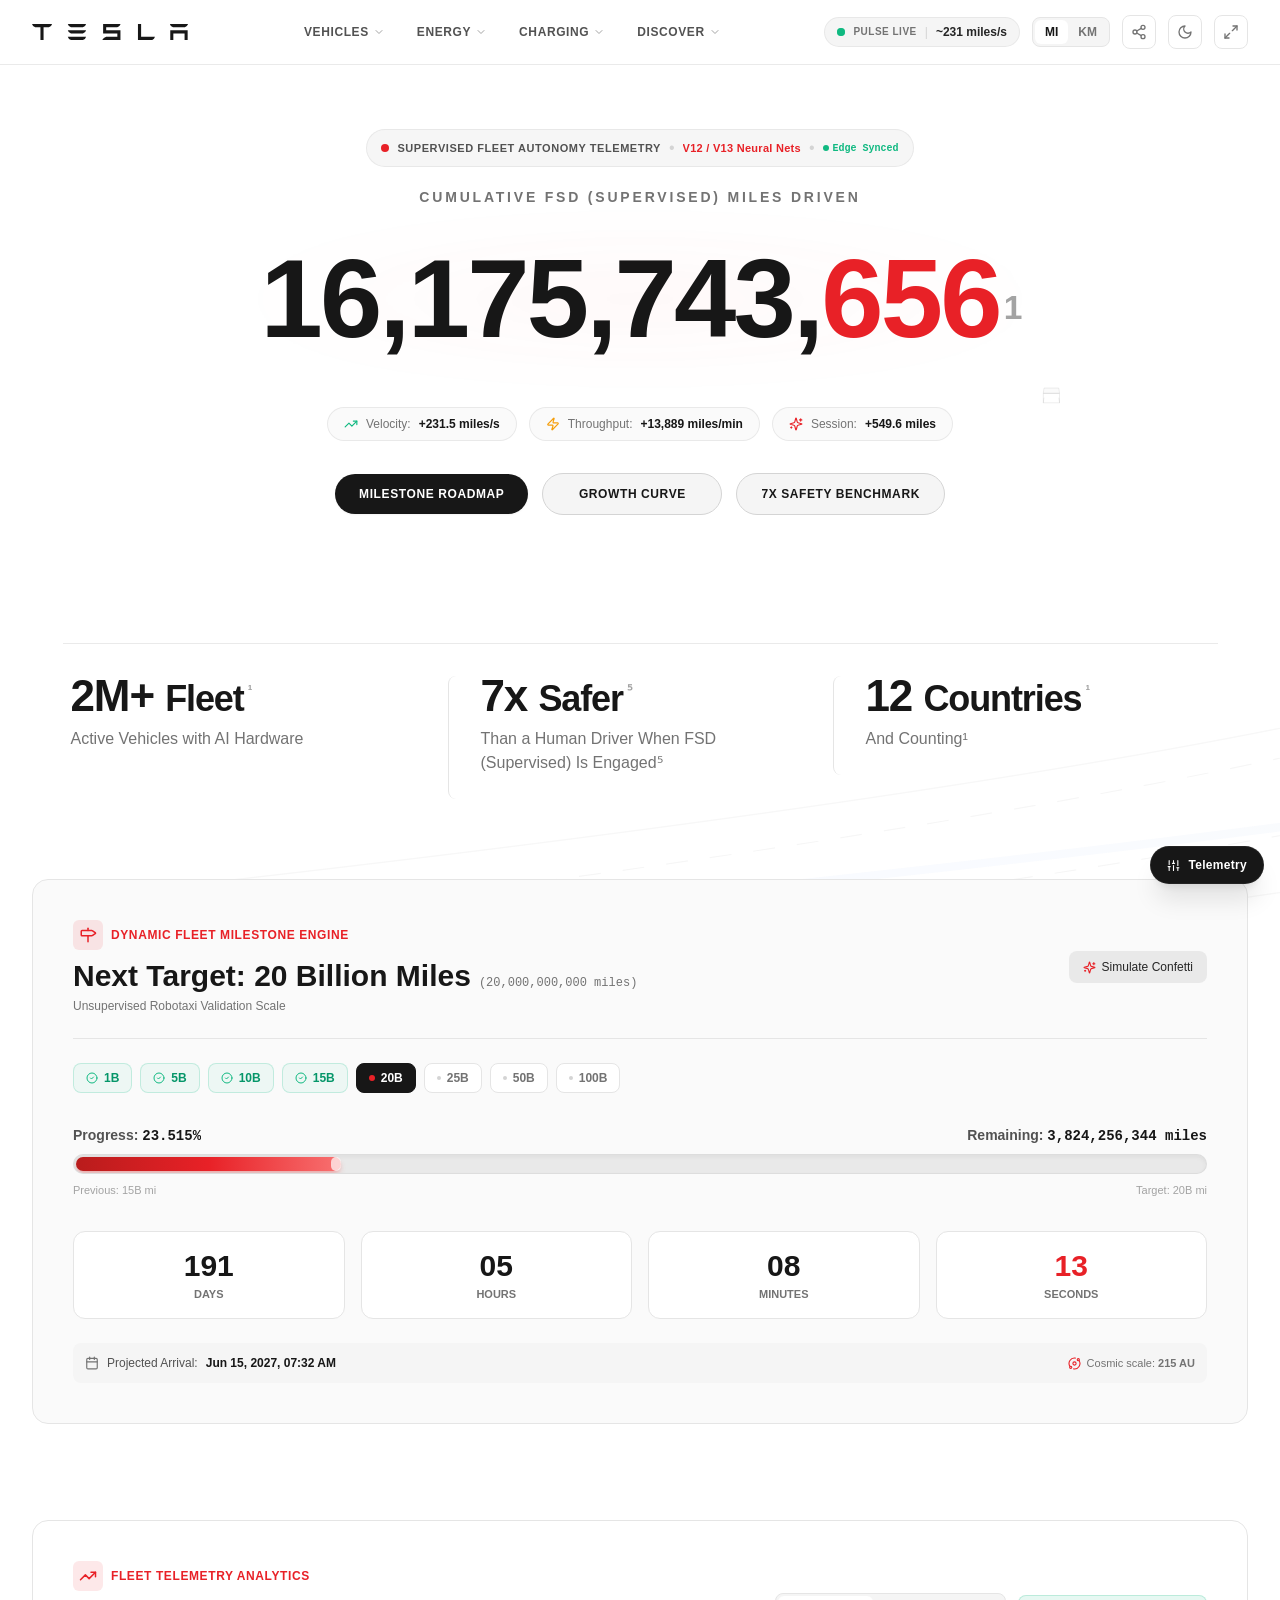
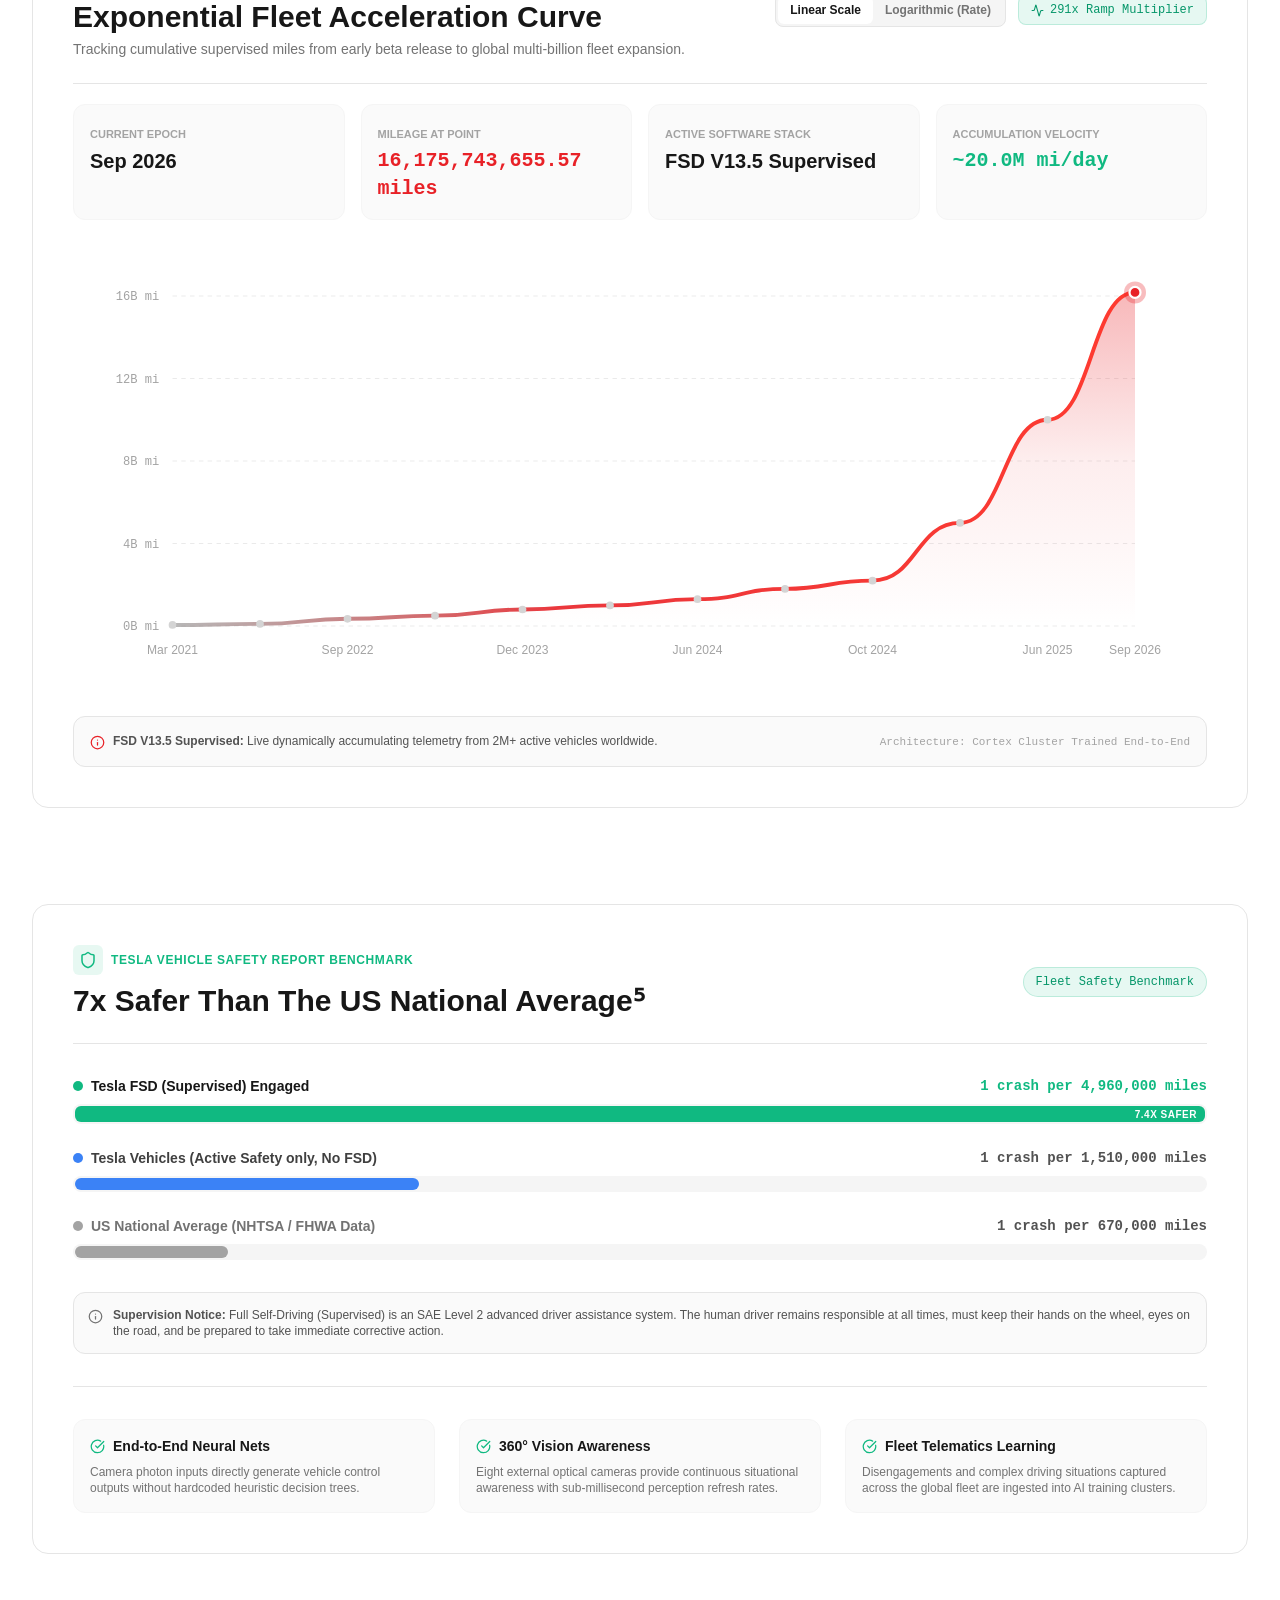
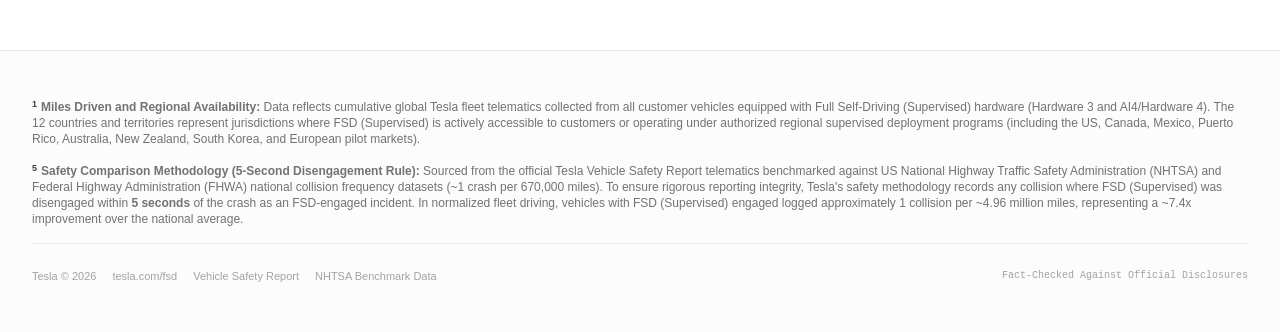
==== commit 380f79cd: "fix(favicon): replace squished text logo with authentic square Tesla T emblem favicon and ICO" ====
--- a/fsd/index.html
+++ b/fsd/index.html
@@ -2,7 +2,10 @@
 <html lang="en" class="scroll-smooth">
   <head>
     <meta charset="UTF-8" />
-    <link rel="icon" type="image/svg+xml" href="data:image/svg+xml,%3Csvg xmlns='http://www.w3.org/2000/svg' viewBox='0 0 342 35'%3E%3Cpath fill='%23e82127' d='M0 .1a9.7 9.7 0 0 0 7 7h11l.5.1v27.6h6.8V7.3L26 7h11a9.8 9.8 0 0 0 7-7H0zm238.6 0h-6.8v34.8H263a9.7 9.7 0 0 0 6-6.8h-30.3V0zm-52.3 6.8c3.6-1 6.6-3.8 7.4-6.9l-38.1.1v20.6h31.1v7.2h-24.4a13.6 13.6 0 0 0-8.7 7h39.9v-21h-31.2v-7h24zm116.2 28h6.7v-14h24.6v14h6.7v-21h-38zM85.3 7h26a9.6 9.6 0 0 0 7.1-7H78.3a9.6 9.6 0 0 0 7 7zm0 13.8h26a9.6 9.6 0 0 0 7.1-7H78.3a9.6 9.6 0 0 0 7 7zm0 14.1h26a9.6 9.6 0 0 0 7.1-7H78.3a9.6 9.6 0 0 0 7 7zM308.5 7h26a9.6 9.6 0 0 0 7-7h-40a9.6 9.6 0 0 0 7 7z'/%3E%3C/svg%3E" />
+    <link rel="icon" type="image/svg+xml" href="./favicon.svg" />
+    <link rel="icon" type="image/png" sizes="32x32" href="./favicon-32x32.png" />
+    <link rel="icon" type="image/png" sizes="16x16" href="./favicon-16x16.png" />
+    <link rel="shortcut icon" href="./favicon.ico" />
     <meta name="viewport" content="width=device-width, initial-scale=1.0" />
     <title>Tesla FSD Tracker | Live Supervised Fleet Miles</title>
     <meta name="description" content="Live real-time telemetry tracking cumulative Tesla Full Self-Driving (Supervised) miles driven across 2M+ vehicles in 12 countries. 7.4x safer than US national average." />
